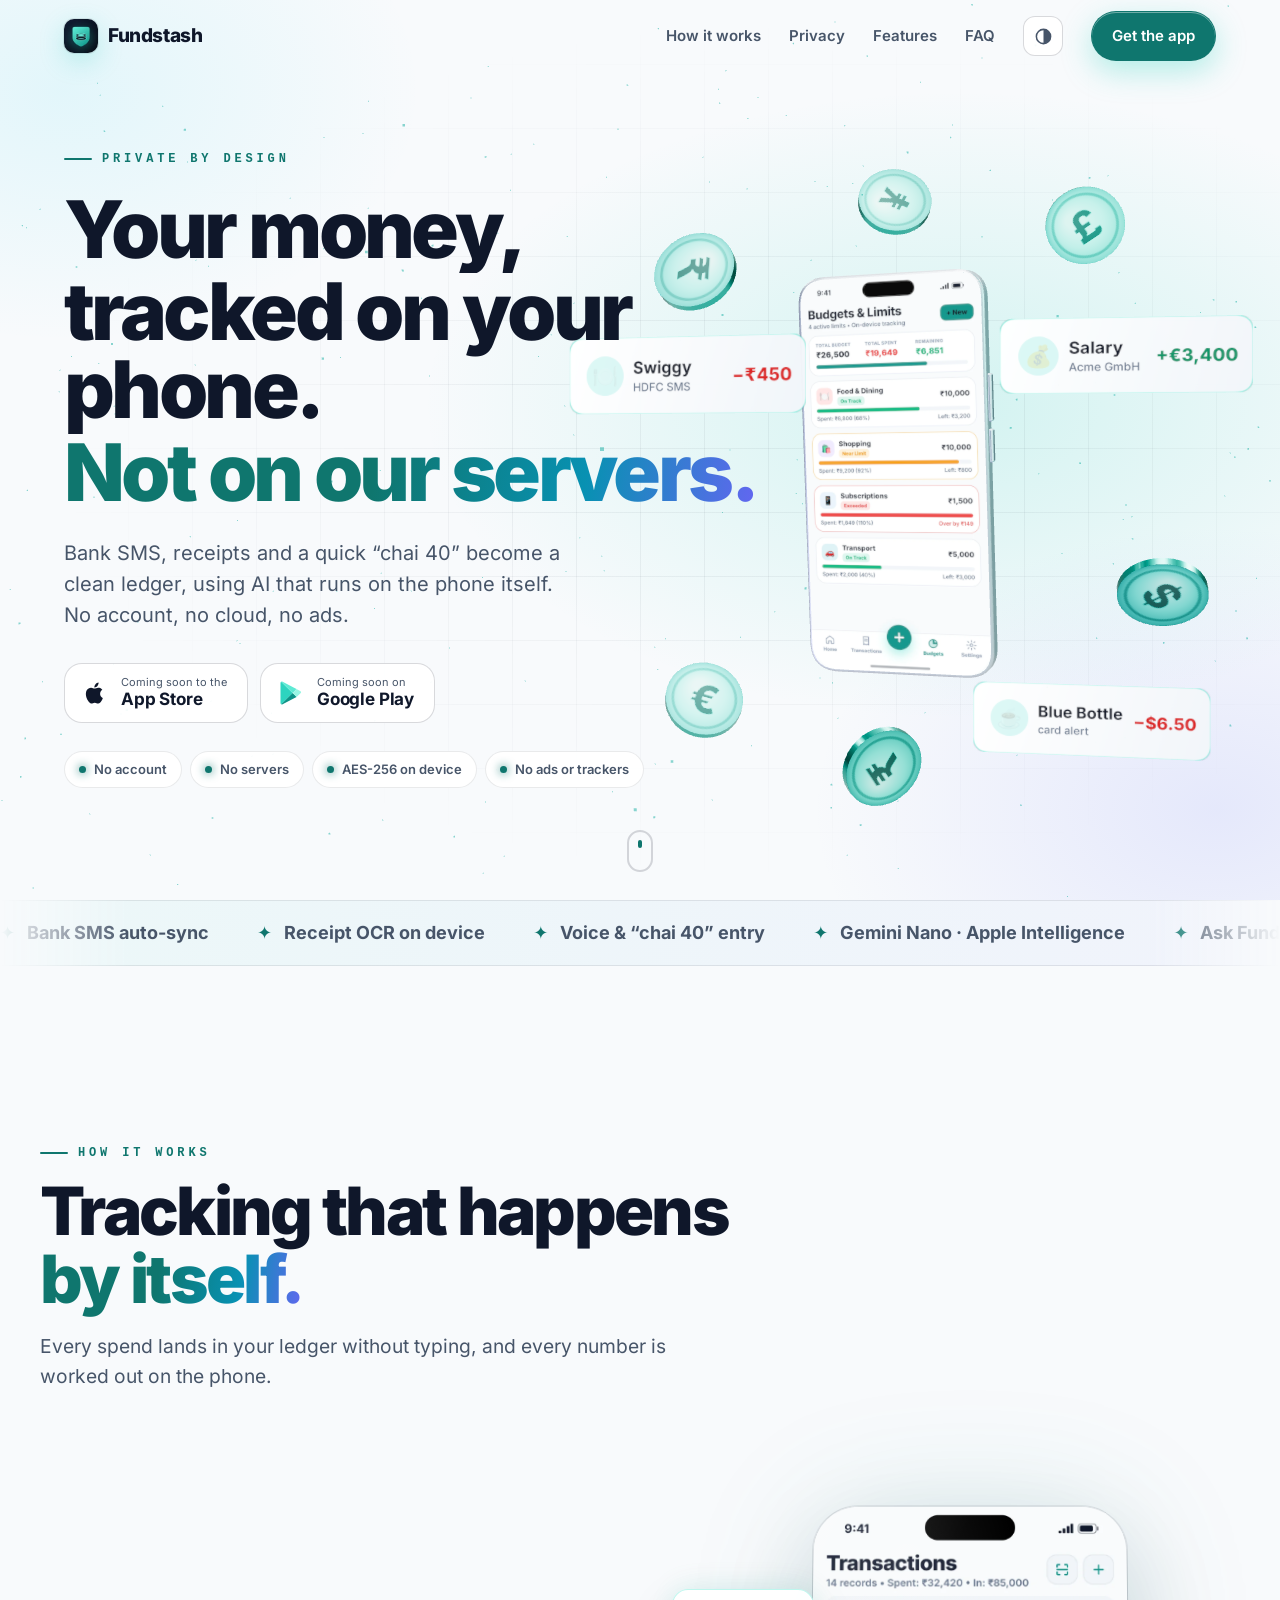
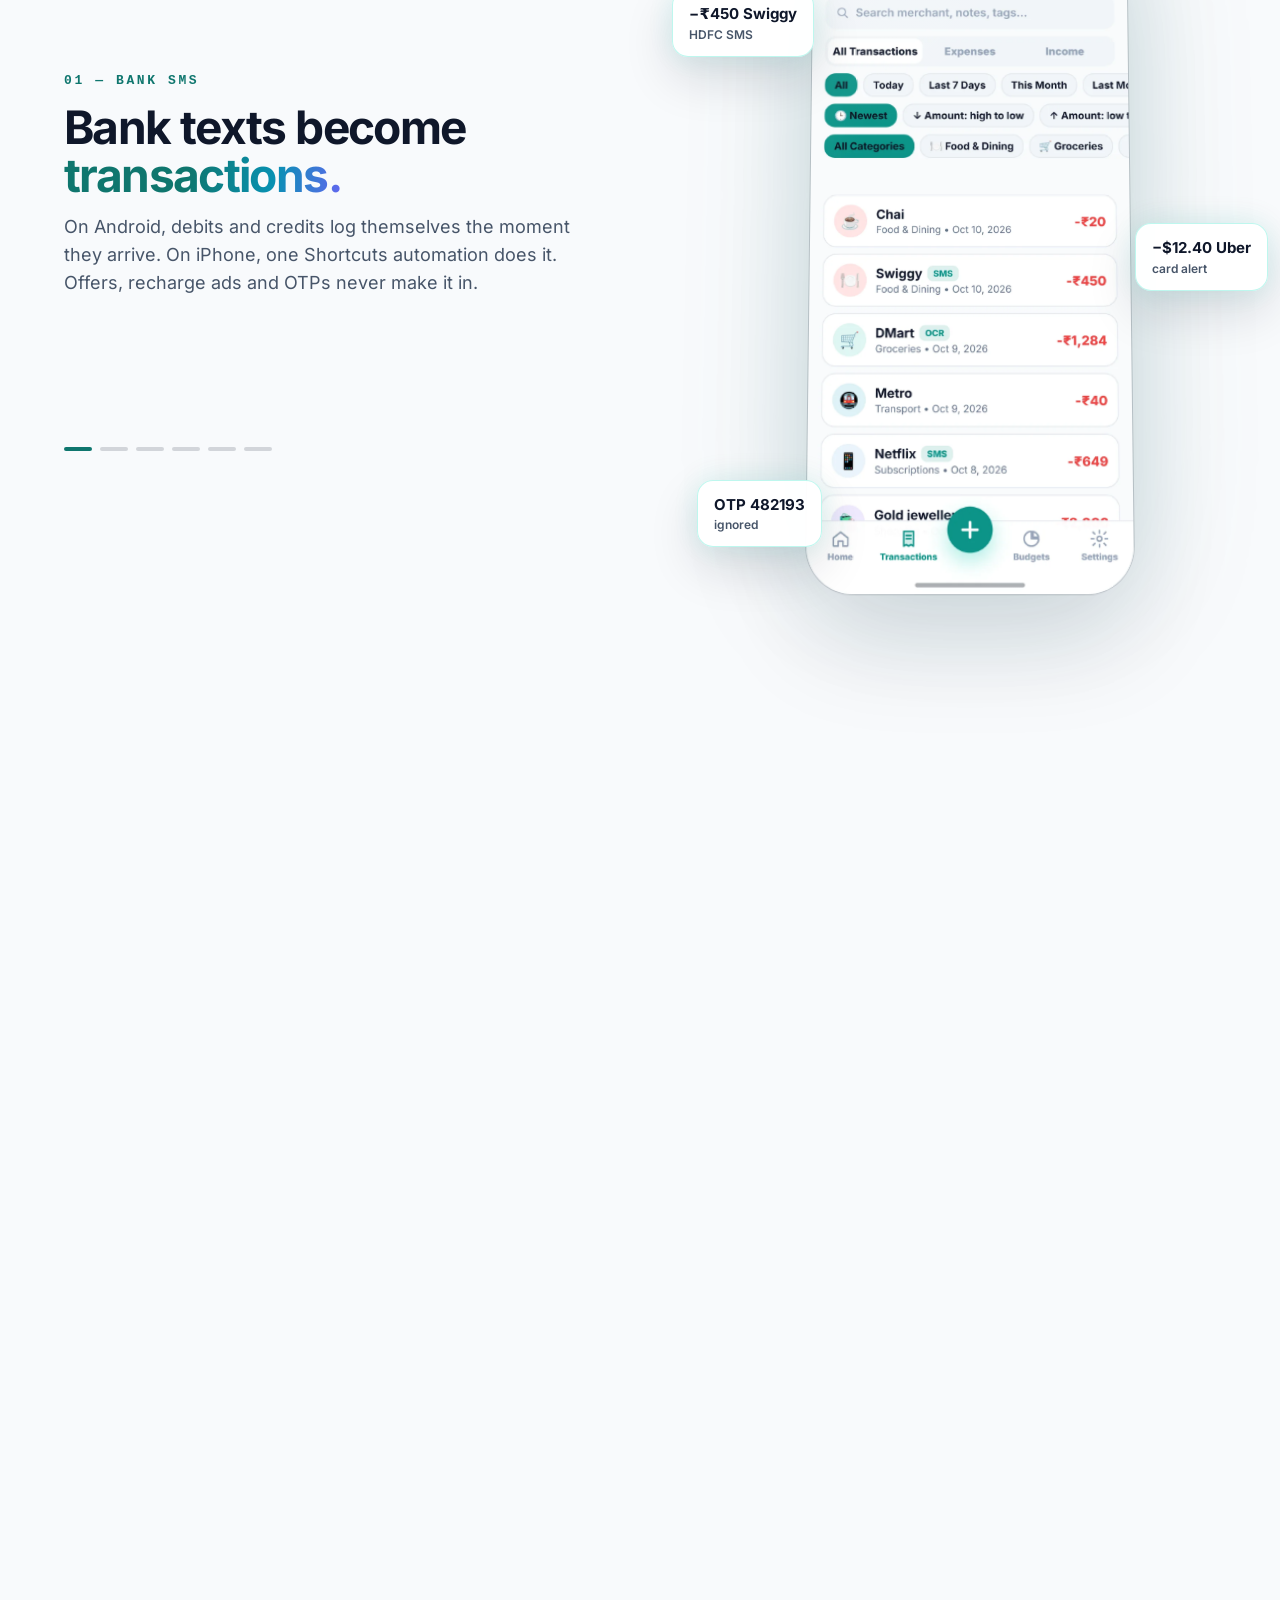
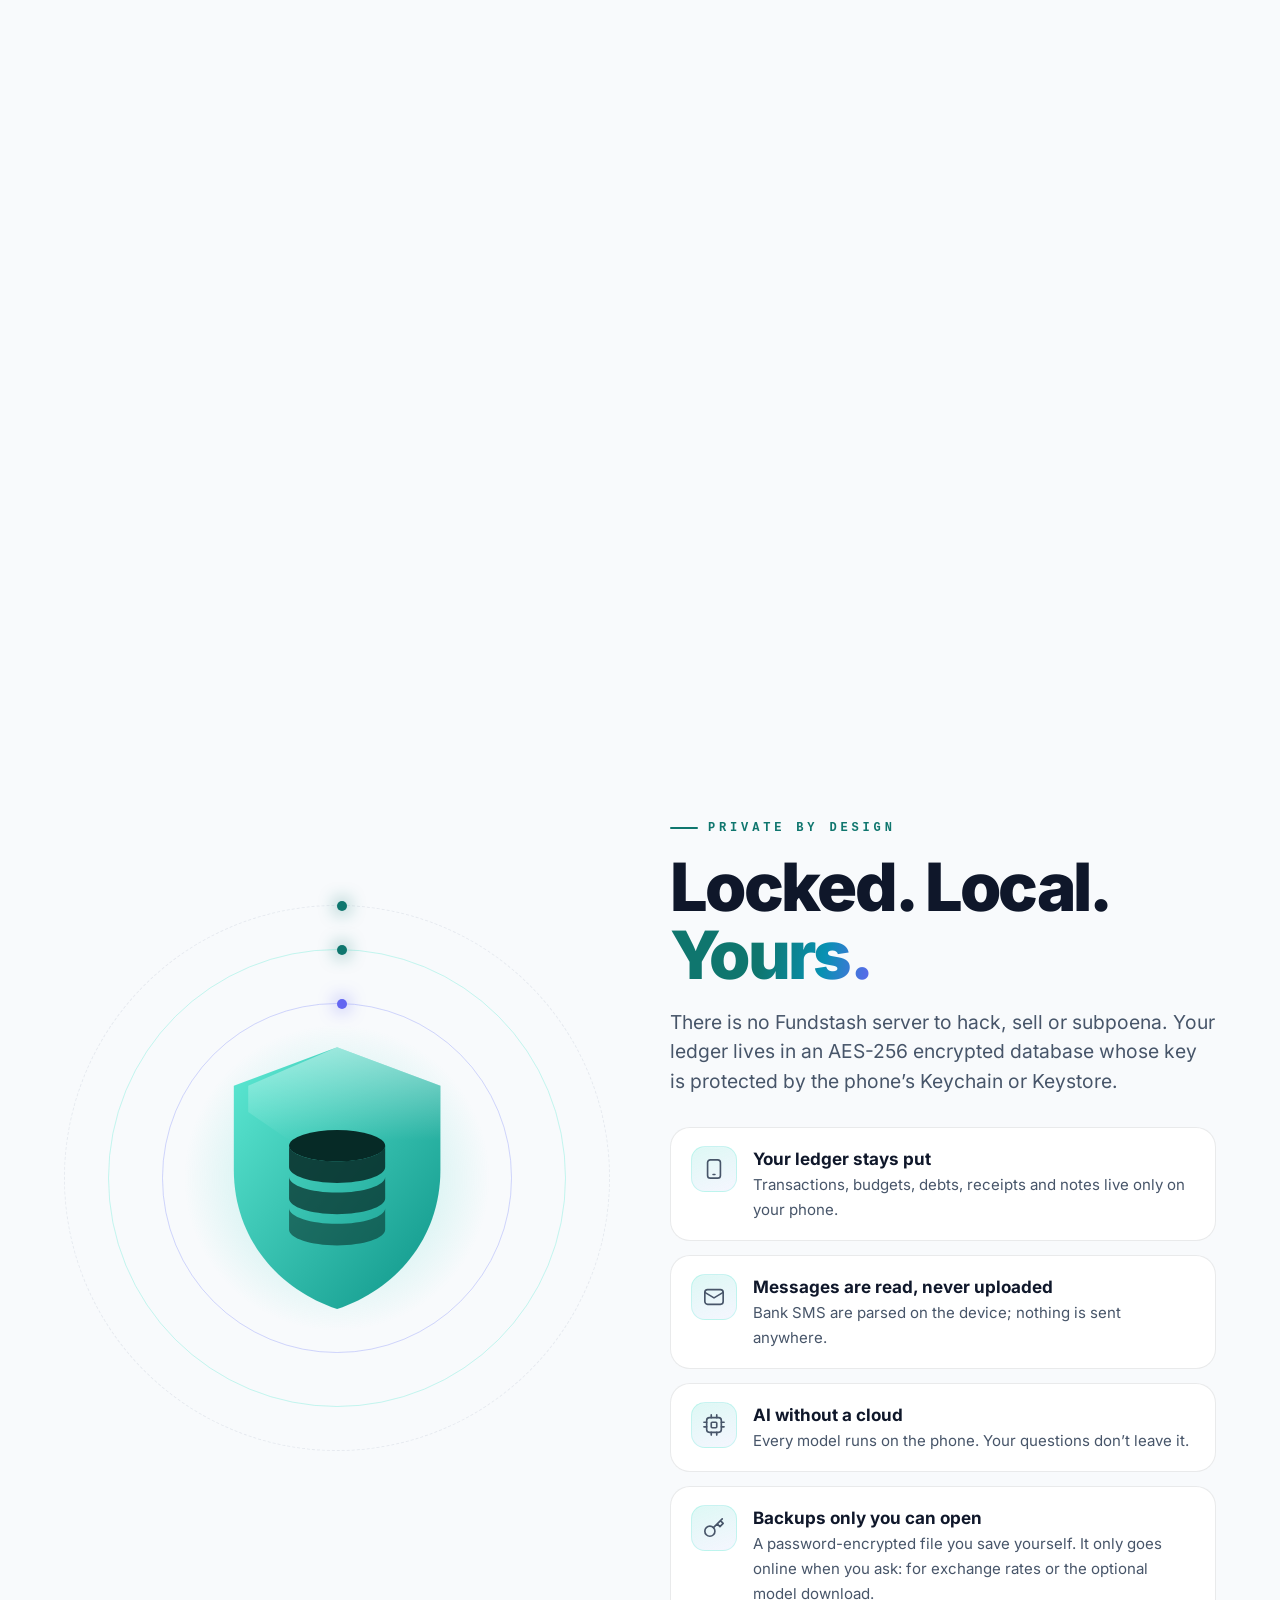
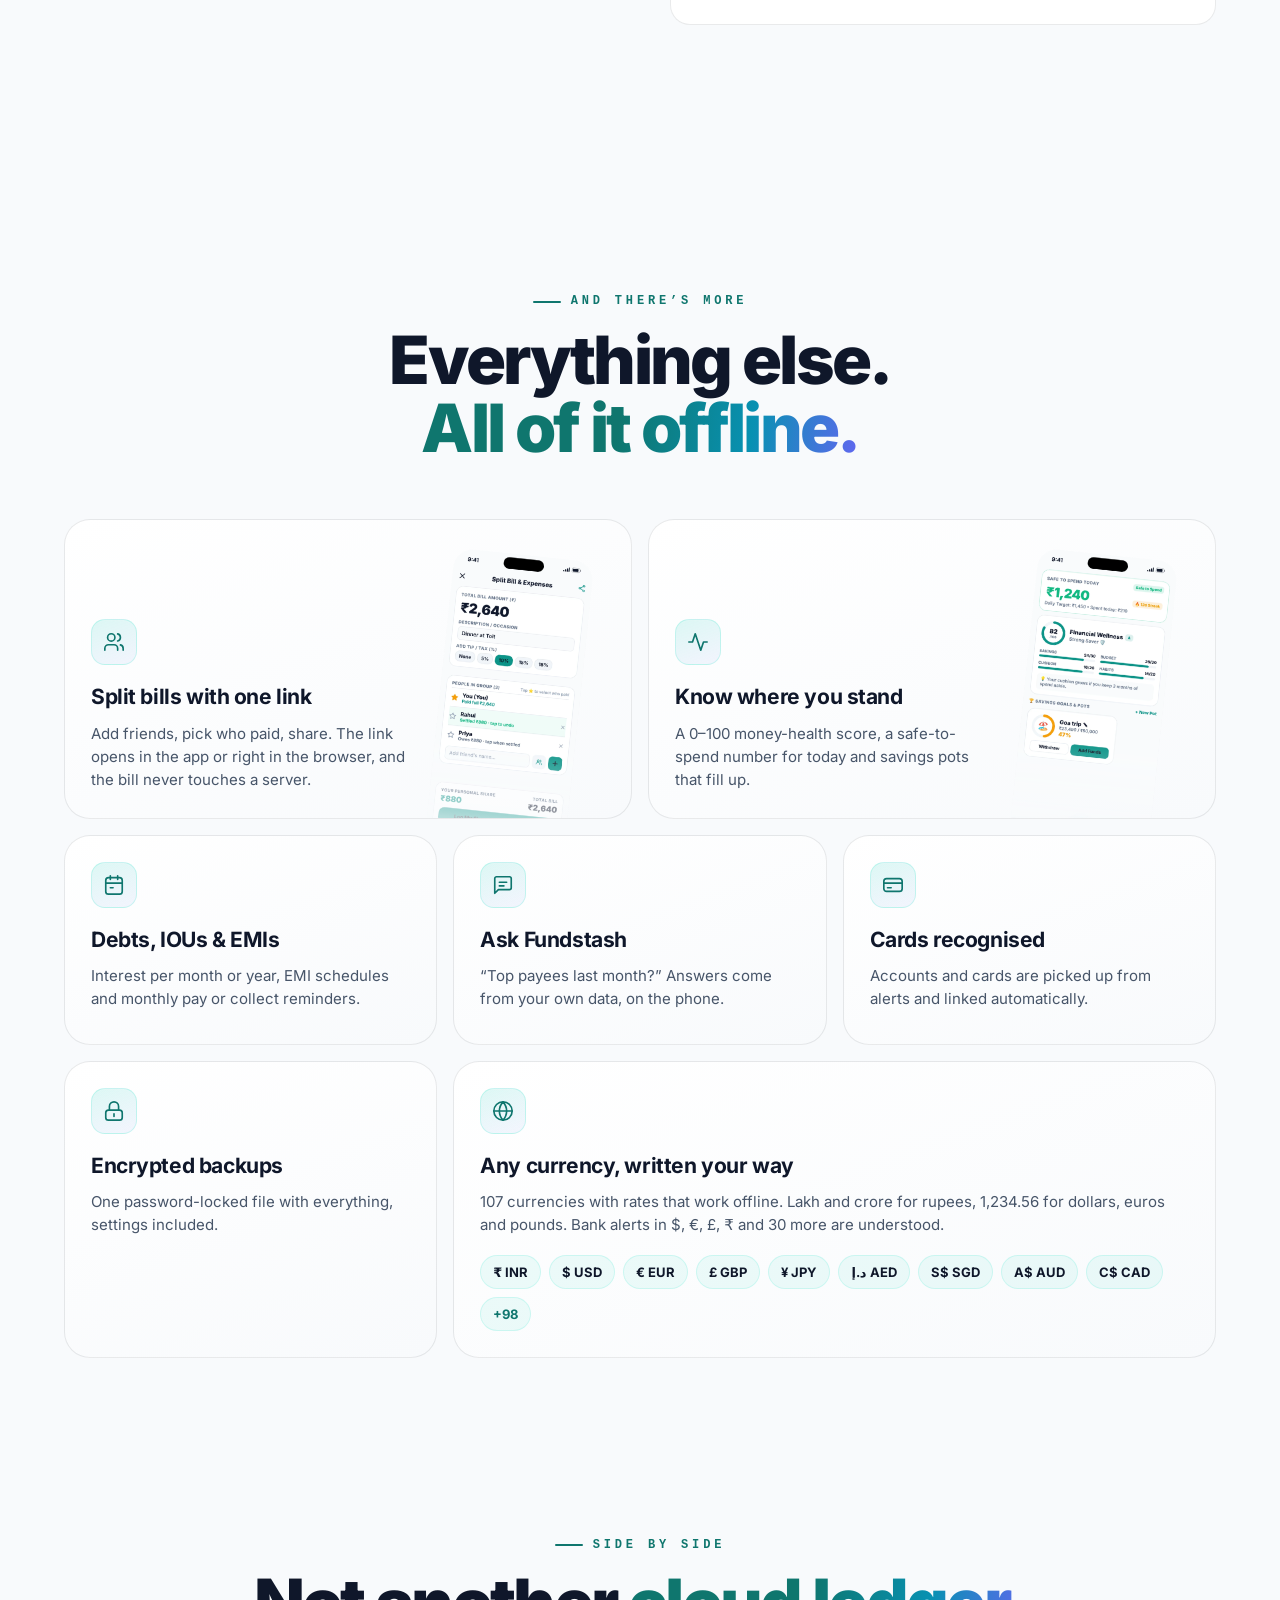
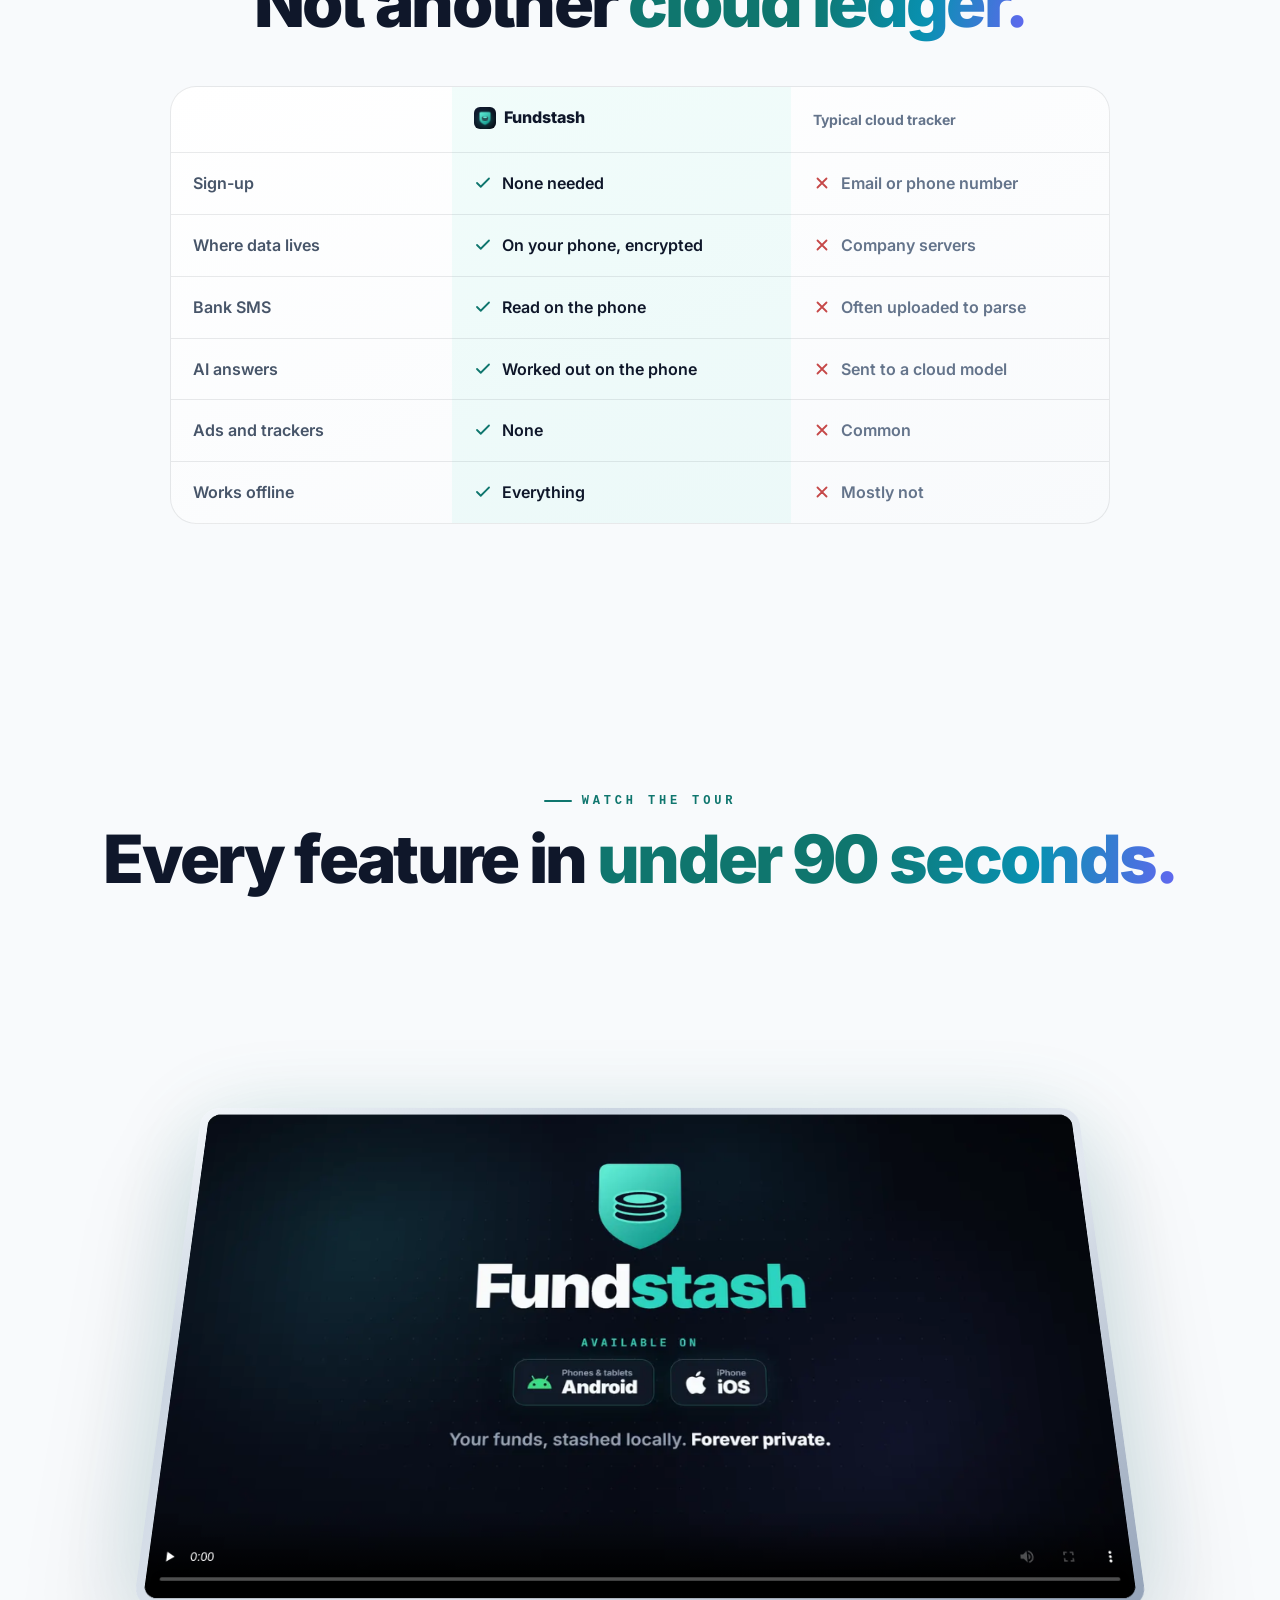
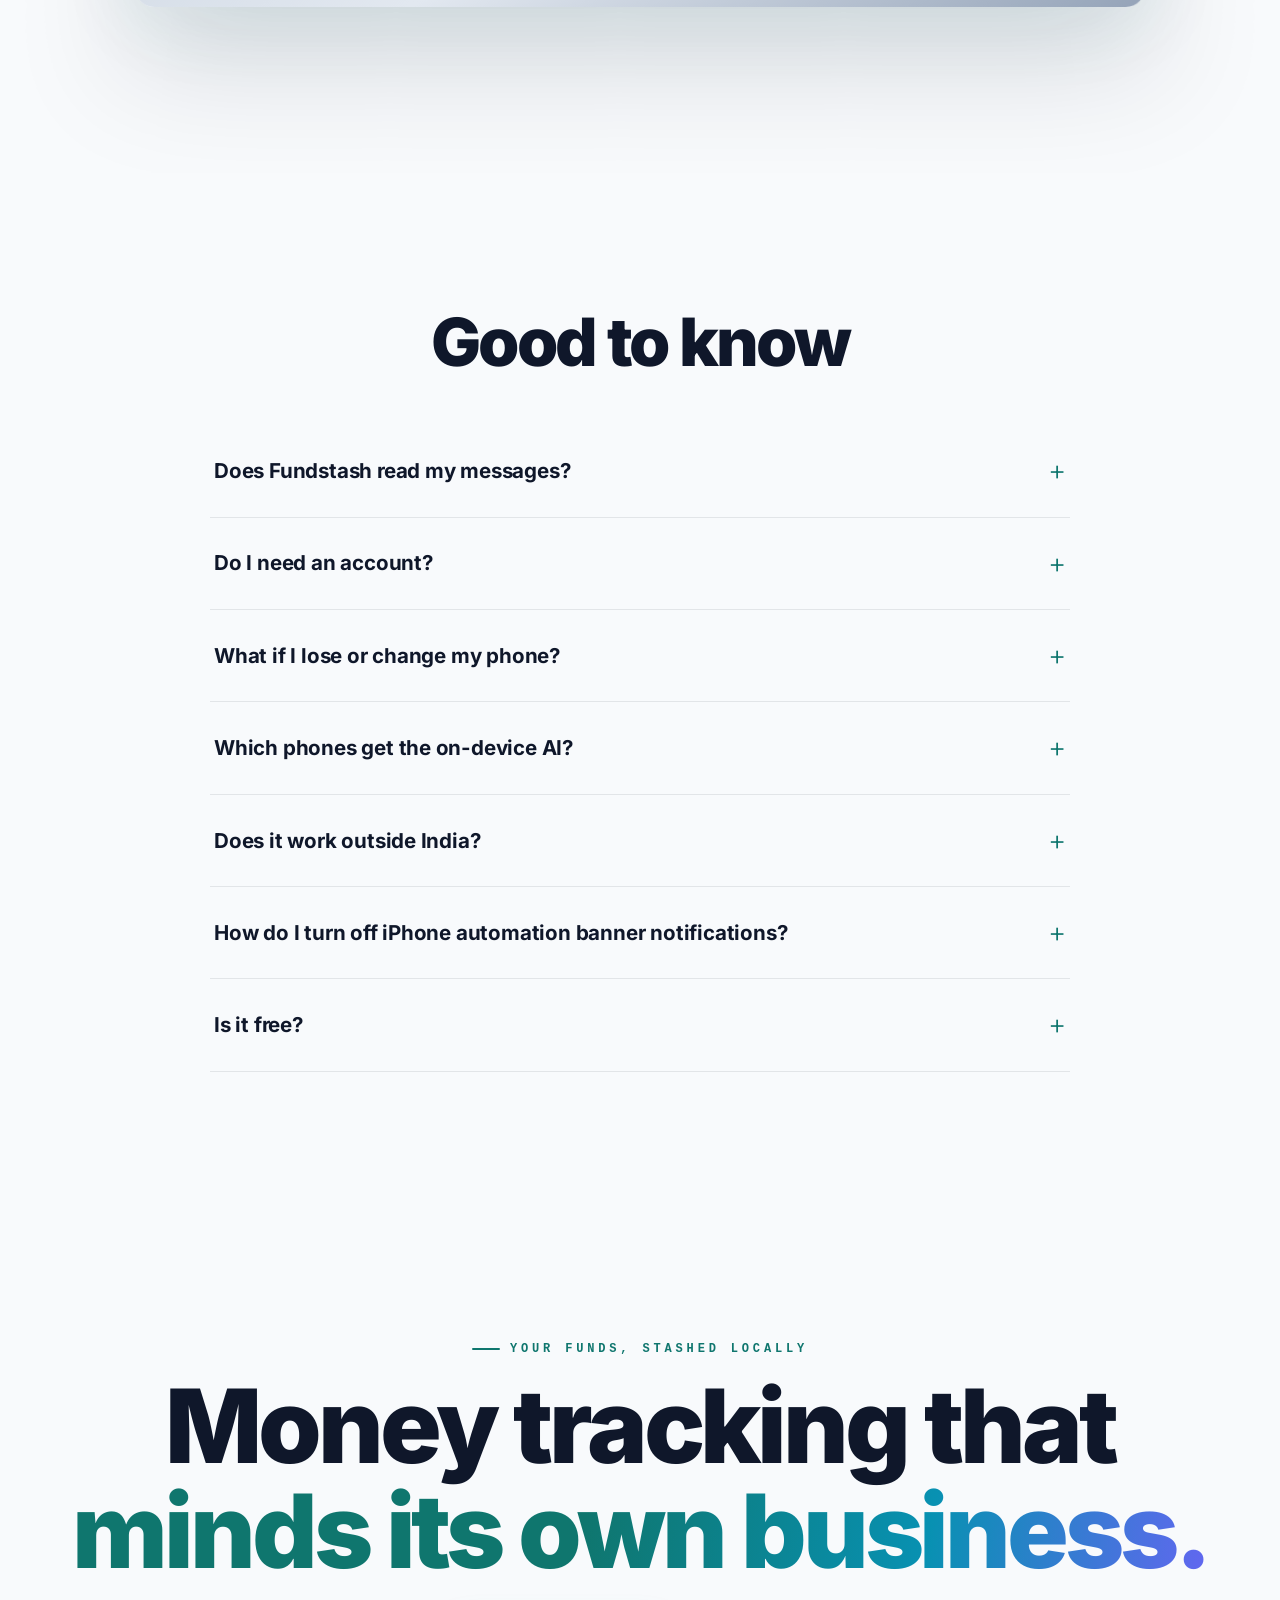
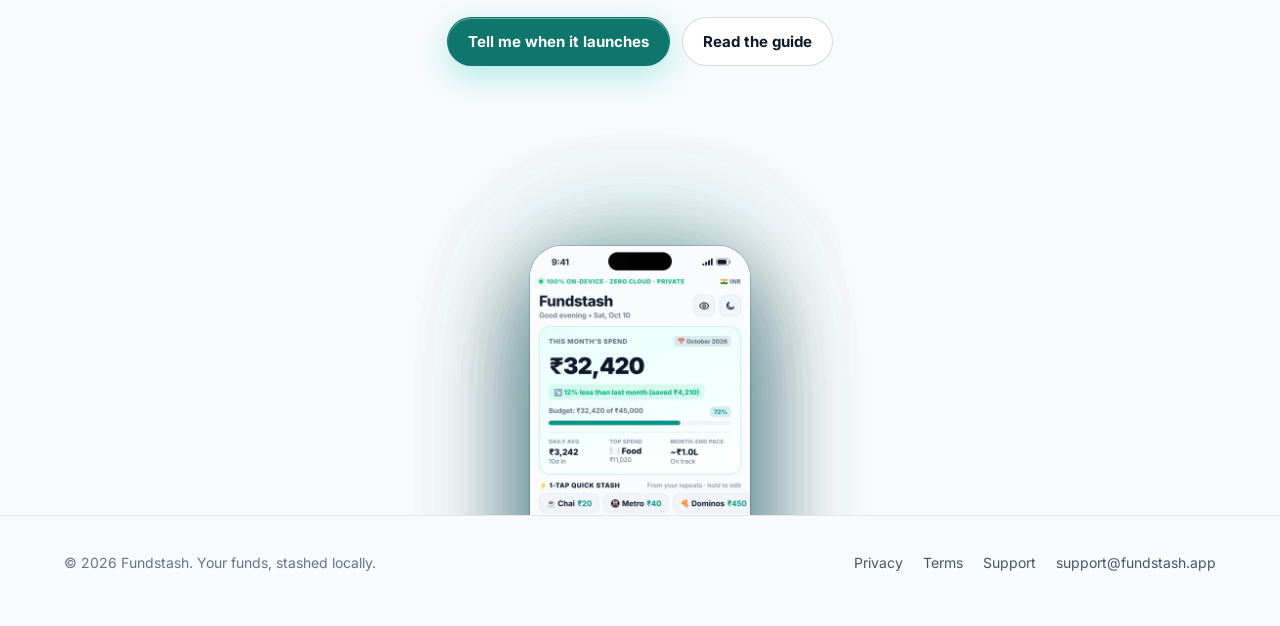
==== index.html @ 12f5f88f "docs: add wikiHow link for additional options to turn off shortcut notifications" ====
<!doctype html>
<html lang="en" class="no-js">
<head>
  <meta charset="utf-8">
  <meta name="viewport" content="width=device-width, initial-scale=1">
  <title>Fundstash — the private expense tracker that runs on your phone</title>
  <meta name="description" content="Fundstash turns bank SMS, receipts and voice into a private ledger with on-device AI. No account, no servers, no ads. Your money data never leaves your phone. For Android and iPhone.">
  <link rel="canonical" href="https://fundstash.app/">
  <meta name="theme-color" content="#05080F" media="(prefers-color-scheme: dark)">
  <meta name="theme-color" content="#F8FAFC" media="(prefers-color-scheme: light)">
  <link rel="icon" href="/favicon.png">
  <link rel="apple-touch-icon" href="/img/apple-touch-icon.png">
  <link rel="preload" href="/fonts/inter-var.woff2" as="font" type="font/woff2" crossorigin>
  <meta property="og:type" content="website">
  <meta property="og:url" content="https://fundstash.app/">
  <meta property="og:title" content="Fundstash — your funds, stashed locally">
  <meta property="og:description" content="Bank SMS, receipts and voice turned into a private ledger by on-device AI. No account. No servers. No ads.">
  <meta property="og:image" content="https://fundstash.app/img/og.jpg">
  <meta property="og:image:width" content="1200">
  <meta property="og:image:height" content="630">
  <meta name="twitter:card" content="summary_large_image">
  <link rel="stylesheet" href="/styles.css">
  <script src="/js/theme.js"></script>
  <script src="/js/boot.js"></script>
  <script src="/vendor/gsap.min.js" defer></script>
  <script src="/vendor/ScrollTrigger.min.js" defer></script>
  <script src="/js/motion.js" defer></script>
  <script type="module" src="/js/hero3d.js"></script>
  <script type="application/ld+json">
  {"@context":"https://schema.org","@type":"SoftwareApplication","name":"Fundstash","applicationCategory":"FinanceApplication","operatingSystem":"Android, iOS","description":"Private, on-device expense tracker: bank SMS, receipts, voice and on-device AI. No account, no servers.","url":"https://fundstash.app/","offers":{"@type":"Offer","price":"0","priceCurrency":"USD"}}
  </script>
</head>
<body>
  <svg class="sprite" aria-hidden="true">
    <symbol id="i-split" viewBox="0 0 24 24"><path d="M16 21v-2a4 4 0 0 0-4-4H6a4 4 0 0 0-4 4v2"/><circle cx="9" cy="7" r="4"/><path d="M22 21v-2a4 4 0 0 0-3-3.87M16 3.13a4 4 0 0 1 0 7.75"/></symbol>
    <symbol id="i-pulse" viewBox="0 0 24 24"><path d="M22 12h-4l-3 9L9 3l-3 9H2"/></symbol>
    <symbol id="i-calendar" viewBox="0 0 24 24"><rect x="3" y="4" width="18" height="18" rx="3"/><path d="M16 2v4M8 2v4M3 10h18M8 15h3"/></symbol>
    <symbol id="i-chat" viewBox="0 0 24 24"><path d="M21 15a2 2 0 0 1-2 2H7l-4 4V5a2 2 0 0 1 2-2h14a2 2 0 0 1 2 2z"/><path d="M8 9h8M8 13h5"/></symbol>
    <symbol id="i-card" viewBox="0 0 24 24"><rect x="2" y="5" width="20" height="14" rx="3"/><path d="M2 10h20M6 15h4"/></symbol>
    <symbol id="i-lock" viewBox="0 0 24 24"><rect x="3" y="11" width="18" height="11" rx="3"/><path d="M7 11V7a5 5 0 0 1 10 0v4M12 15v3"/></symbol>
    <symbol id="i-globe" viewBox="0 0 24 24"><circle cx="12" cy="12" r="10"/><path d="M2 12h20M12 2a15.3 15.3 0 0 1 4 10 15.3 15.3 0 0 1-4 10 15.3 15.3 0 0 1-4-10 15.3 15.3 0 0 1 4-10z"/></symbol>
    <symbol id="i-rupee" viewBox="0 0 24 24"><path d="M6 3h12M6 8h12M6 3h3a5 5 0 0 1 0 10H6l9 8"/></symbol>
    <symbol id="i-phone" viewBox="0 0 24 24"><rect x="5" y="2" width="14" height="20" rx="3"/><path d="M11 18h2"/></symbol>
    <symbol id="i-mail" viewBox="0 0 24 24"><rect x="2" y="4" width="20" height="16" rx="3"/><path d="m22 7-10 6L2 7"/></symbol>
    <symbol id="i-chip" viewBox="0 0 24 24"><rect x="4" y="4" width="16" height="16" rx="3"/><rect x="9" y="9" width="6" height="6" rx="1"/><path d="M9 1v3M15 1v3M9 20v3M15 20v3M20 9h3M20 14h3M1 9h3M1 14h3"/></symbol>
    <symbol id="i-key" viewBox="0 0 24 24"><circle cx="7.5" cy="15.5" r="5.5"/><path d="m21 2-9.6 9.6M15.5 7.5l3 3L22 7l-3-3"/></symbol>
    <symbol id="i-yes" viewBox="0 0 24 24"><path d="M20 6 9 17l-5-5"/></symbol>
    <symbol id="i-no" viewBox="0 0 24 24"><path d="M18 6 6 18M6 6l12 12"/></symbol>
  </svg>
  <a class="skip" href="#main">Skip to content</a>
  <header class="nav" id="nav">
    <div class="wrap">
      <a class="brand" href="/"><img src="/img/icon-96.webp" alt="" width="34" height="34">Fundstash</a>
      <nav aria-label="Main">
        <a href="#how">How it works</a>
        <a href="#privacy">Privacy</a>
        <a href="#features">Features</a>
        <a href="#faq">FAQ</a>
        <button class="theme-toggle" id="theme-toggle" type="button" aria-label="Theme: system (click to change)"><svg class="t-system" viewBox="0 0 24 24" aria-hidden="true"><circle cx="12" cy="12" r="9"/><path d="M12 3a9 9 0 0 1 0 18z"/></svg><svg class="t-light" viewBox="0 0 24 24" aria-hidden="true"><circle cx="12" cy="12" r="4"/><path d="M12 2v2M12 20v2M4.93 4.93l1.41 1.41M17.66 17.66l1.41 1.41M2 12h2M20 12h2M6.34 17.66l-1.41 1.41M19.07 4.93l-1.41 1.41"/></svg><svg class="t-dark" viewBox="0 0 24 24" aria-hidden="true"><path d="M21 12.79A9 9 0 1 1 11.21 3 7 7 0 0 0 21 12.79z"/></svg></button>
        <a class="btn btn-primary" href="#get">Get the app</a>
      </nav>
    </div>
  </header>

  <main id="main">
    <!-- ================= HERO ================= -->
    <div class="hero" id="hero">
      <div class="hero-bg" aria-hidden="true"></div>
      <div class="hero-grid" aria-hidden="true"></div>
      <canvas id="scene" role="img" aria-label="A 3D phone showing the Fundstash app, surrounded by floating coins and transactions"></canvas>
      <picture><source media="(prefers-color-scheme: light)" srcset="/img/screens/light/dashboard.webp" data-theme-src><img class="hero-fallback" src="/img/screens/dashboard.webp" alt="" width="900" height="1944"></picture>
      <div class="wrap">
        <div class="hero-copy">
          <div class="eyebrow" data-hero>Private by design</div>
          <h1>
            <span class="line"><span>Your money,</span></span>
            <span class="line"><span>tracked on your phone.</span></span>
            <span class="line"><span class="grad">Not on our servers.</span></span>
          </h1>
          <p class="lead" data-hero>Bank SMS, receipts and a quick “chai 40” become a clean ledger, using AI that runs on the phone itself. No account, no cloud, no ads.</p>
          <div class="cta" id="get" data-hero>
            <a class="store" href="mailto:hello@fundstash.app?subject=Tell%20me%20when%20Fundstash%20is%20on%20the%20App%20Store" aria-label="iPhone app coming soon to the App Store">
              <svg viewBox="0 0 24 24" fill="currentColor" aria-hidden="true"><path d="M16.37 12.6c-.02-2.27 1.86-3.36 1.94-3.41-1.06-1.55-2.7-1.76-3.28-1.78-1.4-.14-2.73.82-3.44.82-.71 0-1.8-.8-2.96-.78-1.52.02-2.93.89-3.71 2.25-1.58 2.74-.4 6.8 1.14 9.02.75 1.09 1.65 2.31 2.82 2.27 1.13-.05 1.56-.73 2.93-.73 1.36 0 1.75.73 2.95.71 1.22-.02 1.99-1.11 2.73-2.2.86-1.26 1.21-2.48 1.23-2.55-.03-.01-2.36-.9-2.35-3.62zM14.12 5.94c.62-.76 1.04-1.8.93-2.85-.9.04-1.98.6-2.62 1.35-.58.66-1.08 1.73-.94 2.75 1 .08 2.02-.51 2.63-1.25z"/></svg>
              <span><small>Coming soon to the</small><strong>App Store</strong></span>
            </a>
            <a class="store" href="mailto:hello@fundstash.app?subject=Tell%20me%20when%20Fundstash%20is%20on%20Google%20Play" aria-label="Android app coming soon to Google Play">
              <svg viewBox="0 0 24 24" aria-hidden="true"><path fill="#2dd4bf" d="M3.6 2.3 13.4 12l-9.8 9.7c-.4-.2-.6-.6-.6-1.1V3.4c0-.5.2-.9.6-1.1z"/><path fill="#5eead4" d="m16.8 8.6-3.4 3.4-9.8-9.7c.2-.1.5-.2.8-.1l12.4 6.4z"/><path fill="#0d9488" d="M16.8 15.4 4.4 21.8c-.3.1-.6 0-.8-.1l9.8-9.7 3.4 3.4z"/><path fill="#99f6e4" d="m20.4 12-3.6 3.4-3.4-3.4 3.4-3.4 3 1.6c1 .5 1 1.3.6 1.8z"/></svg>
              <span><small>Coming soon on</small><strong>Google Play</strong></span>
            </a>
          </div>
          <div class="pills" data-hero>
            <span class="pill"><i></i>No account</span>
            <span class="pill"><i></i>No servers</span>
            <span class="pill"><i></i>AES-256 on device</span>
            <span class="pill"><i></i>No ads or trackers</span>
          </div>
        </div>
      </div>
      <div class="scroll-hint" aria-hidden="true"></div>
    </div>

    <div class="marquee" aria-hidden="true">
      <div class="marquee-track">
        <span>Bank SMS auto-sync</span><span>Receipt OCR on device</span><span>Voice &amp; “chai 40” entry</span><span>Gemini Nano · Apple Intelligence</span><span>Ask Fundstash chat</span><span>Budgets that suggest themselves</span><span>Split bills by link</span><span>Debts &amp; EMIs</span><span>Home &amp; Lock Screen widgets</span><span>Encrypted backups</span><span>₹ $ € £ ¥ and 100+ more</span>
        <span>Bank SMS auto-sync</span><span>Receipt OCR on device</span><span>Voice &amp; “chai 40” entry</span><span>Gemini Nano · Apple Intelligence</span><span>Ask Fundstash chat</span><span>Budgets that suggest themselves</span><span>Split bills by link</span><span>Debts &amp; EMIs</span><span>Home &amp; Lock Screen widgets</span><span>Encrypted backups</span><span>₹ $ € £ ¥ and 100+ more</span>
      </div>
    </div>

    <!-- ================= STORY (pinned) ================= -->
    <section class="story" id="how">
      <div class="wrap story-head">
        <div class="eyebrow" data-reveal>How it works</div>
        <h2 data-reveal>Tracking that happens<br><span class="grad">by itself.</span></h2>
        <p class="section-lead" data-reveal>Every spend lands in your ledger without typing, and every number is worked out on the phone.</p>
      </div>

      <div class="story-scroll" id="story">
        <div class="story-stage">
          <div class="story-text">
            <article class="step on" data-screen="transactions" data-chips='["−₹450 Swiggy|HDFC SMS","−$12.40 Uber|card alert","OTP 482193|ignored"]'>
              <div class="num">01 — BANK SMS</div>
              <h3>Bank texts become <span class="grad">transactions.</span></h3>
              <p>On Android, debits and credits log themselves the moment they arrive. On iPhone, one Shortcuts automation does it. Offers, recharge ads and OTPs never make it in.</p>
            </article>
            <article class="step" data-screen="receipt" data-chips='["DMart · ₹1,284|read on device","96% confidence|decision model","Groceries|auto-category"]'>
              <div class="num">02 — RECEIPTS</div>
              <h3>Snap a receipt. <span class="grad">Done.</span></h3>
              <p>Google ML Kit, or Apple Vision on iPhone, reads the bill on the phone. A decision model picks the merchant, total and category.</p>
            </article>
            <article class="step" data-screen="voice" data-chips='["“gold jewellery 2000”|you said","₹2,000 · Shopping|understood","Today|date filled"]'>
              <div class="num">03 — VOICE</div>
              <h3>Just <span class="grad">say it.</span></h3>
              <p>“Chai 40 yesterday”, “salary 85k from Acme”. Amount, payee, category and date fill themselves.</p>
            </article>
            <article class="step" data-screen="ai" data-chips='["Gemini Nano|or Apple Intelligence","Qwen3 · 400 MB|download once","0 bytes|sent anywhere"]'>
              <div class="num">04 — ON-DEVICE AI</div>
              <h3>AI that never <span class="grad">leaves your phone.</span></h3>
              <p>It double-checks every imported message, sorts categories and answers “how much on Swiggy last month?”. Built-in AI where your phone has it, a small open model where it doesn’t.</p>
            </article>
            <article class="step" data-screen="budgets" data-chips='["Food · 68%|on track","Shopping · 92%|near limit","Suggested ₹9,400|from last month"]'>
              <div class="num">05 — BUDGETS</div>
              <h3>Know before <span class="grad">you overspend.</span></h3>
              <p>Category limits suggested from last month’s spending, with local alerts at 80% and 100%. No push server involved.</p>
            </article>
            <article class="step" data-screen="lock" data-chips='["₹730 safe today|Lock Screen","₹18K this month|at a glance","Hidden|in Discreet mode"]'>
              <div class="num">06 — WIDGETS</div>
              <h3>Your budget, <span class="grad">at a glance.</span></h3>
              <p>Home Screen and Lock Screen widgets on iPhone, home screen widgets on Android. Amounts disappear when Discreet mode is on.</p>
            </article>
            <div class="progress" aria-hidden="true"><i class="on"></i><i></i><i></i><i></i><i></i><i></i></div>
          </div>
          <div class="story-phone">
            <div class="device" id="story-device">
              <div class="screen">
                <picture><source media="(prefers-color-scheme: light)" srcset="/img/screens/light/transactions.webp" data-theme-src><img class="on" data-id="transactions" src="/img/screens/transactions.webp" alt="Transactions read from bank SMS" width="900" height="1944"></picture>
                <picture><source media="(prefers-color-scheme: light)" srcset="/img/screens/light/receipt.webp" data-theme-src><img data-id="receipt" src="/img/screens/receipt.webp" alt="A receipt scanned into merchant, amount and category" width="900" height="1944" loading="lazy"></picture>
                <picture><source media="(prefers-color-scheme: light)" srcset="/img/screens/light/voice.webp" data-theme-src><img data-id="voice" src="/img/screens/voice.webp" alt="Voice entry filling in a transaction" width="900" height="1944" loading="lazy"></picture>
                <picture><source media="(prefers-color-scheme: light)" srcset="/img/screens/light/ai.webp" data-theme-src><img data-id="ai" src="/img/screens/ai.webp" alt="On-device AI settings" width="900" height="1944" loading="lazy"></picture>
                <picture><source media="(prefers-color-scheme: light)" srcset="/img/screens/light/budgets.webp" data-theme-src><img data-id="budgets" src="/img/screens/budgets.webp" alt="Budgets with progress bars" width="900" height="1944" loading="lazy"></picture>
                <picture><source media="(prefers-color-scheme: light)" srcset="/img/screens/light/lock.webp" data-theme-src><img data-id="lock" src="/img/screens/lock.webp" alt="Lock Screen spending widgets" width="900" height="1944" loading="lazy"></picture>
              </div>
              <div class="glare"></div>
            </div>
            <div class="chip c1"></div><div class="chip c2"></div><div class="chip c3"></div>
          </div>
        </div>
      </div>

      <div class="wrap story-mobile">
        <article data-reveal><div class="device"><div class="screen"><picture><source media="(prefers-color-scheme: light)" srcset="/img/screens/light/transactions.webp" data-theme-src><img src="/img/screens/transactions.webp" alt="Transactions read from bank SMS" width="900" height="1944" loading="lazy"></picture></div></div><div><div class="eyebrow">Bank SMS</div><h3>Bank texts become <span class="grad">transactions.</span></h3><p>Debits and credits log themselves. Offers, recharge ads and OTPs never make it in.</p></div></article>
        <article data-reveal><div class="device"><div class="screen"><picture><source media="(prefers-color-scheme: light)" srcset="/img/screens/light/receipt.webp" data-theme-src><img src="/img/screens/receipt.webp" alt="A receipt scanned on the phone" width="900" height="1944" loading="lazy"></picture></div></div><div><div class="eyebrow">Receipts</div><h3>Snap a receipt. <span class="grad">Done.</span></h3><p>Text is read on the phone; merchant, total and category fill in.</p></div></article>
        <article data-reveal><div class="device"><div class="screen"><picture><source media="(prefers-color-scheme: light)" srcset="/img/screens/light/voice.webp" data-theme-src><img src="/img/screens/voice.webp" alt="Voice entry" width="900" height="1944" loading="lazy"></picture></div></div><div><div class="eyebrow">Voice</div><h3>Just <span class="grad">say it.</span></h3><p>“Chai 40 yesterday.” Amount, payee, category and date fill themselves.</p></div></article>
        <article data-reveal><div class="device"><div class="screen"><picture><source media="(prefers-color-scheme: light)" srcset="/img/screens/light/ai.webp" data-theme-src><img src="/img/screens/ai.webp" alt="On-device AI settings" width="900" height="1944" loading="lazy"></picture></div></div><div><div class="eyebrow">On-device AI</div><h3>AI that never <span class="grad">leaves your phone.</span></h3><p>Built-in AI where your phone has it, a small open model where it doesn’t.</p></div></article>
        <article data-reveal><div class="device"><div class="screen"><picture><source media="(prefers-color-scheme: light)" srcset="/img/screens/light/budgets.webp" data-theme-src><img src="/img/screens/budgets.webp" alt="Budgets" width="900" height="1944" loading="lazy"></picture></div></div><div><div class="eyebrow">Budgets</div><h3>Know before <span class="grad">you overspend.</span></h3><p>Limits suggested from last month, alerts at 80% and 100%.</p></div></article>
        <article data-reveal><div class="device"><div class="screen"><picture><source media="(prefers-color-scheme: light)" srcset="/img/screens/light/lock.webp" data-theme-src><img src="/img/screens/lock.webp" alt="Lock Screen widgets" width="900" height="1944" loading="lazy"></picture></div></div><div><div class="eyebrow">Widgets</div><h3>Your budget, <span class="grad">at a glance.</span></h3><p>Home and Lock Screen widgets that hide amounts in Discreet mode.</p></div></article>
      </div>
    </section>

    <!-- ================= PRIVACY ================= -->
    <section id="privacy">
      <div class="wrap vault">
        <div class="shield-wrap" aria-hidden="true">
          <div class="ring"></div><div class="ring"></div><div class="ring"></div>
          <svg class="shield" viewBox="0 0 200 230">
            <defs>
              <linearGradient id="sg" x1="0" y1="0" x2="1" y2="1"><stop offset="0" stop-color="#5eead4"/><stop offset="1" stop-color="#0d9488"/></linearGradient>
              <linearGradient id="sh" x1="0" y1="0" x2="0" y2="1"><stop offset="0" stop-color="#fff" stop-opacity=".45"/><stop offset=".5" stop-color="#fff" stop-opacity="0"/></linearGradient>
            </defs>
            <path d="M100 6 186 38v70c0 58-38 100-86 116C52 208 14 166 14 108V38z" fill="url(#sg)"/>
            <path d="M100 6 186 38v70c0 20-4 38-12 54L26 60V38z" fill="url(#sh)"/>
            <g fill="#062a26">
              <ellipse cx="100" cy="88" rx="40" ry="13"/>
              <path d="M60 88v18c0 7 18 13 40 13s40-6 40-13V88c0 7-18 13-40 13s-40-6-40-13z" opacity=".85"/>
              <path d="M60 114v18c0 7 18 13 40 13s40-6 40-13v-18c0 7-18 13-40 13s-40-6-40-13z" opacity=".7"/>
              <path d="M60 140v18c0 7 18 13 40 13s40-6 40-13v-18c0 7-18 13-40 13s-40-6-40-13z" opacity=".55"/>
            </g>
          </svg>
        </div>
        <div>
          <div class="eyebrow" data-reveal>Private by design</div>
          <h2 data-reveal>Locked. Local. <span class="grad">Yours.</span></h2>
          <p class="section-lead" data-reveal>There is no Fundstash server to hack, sell or subpoena. Your ledger lives in an AES-256 encrypted database whose key is protected by the phone’s Keychain or Keystore.</p>
          <div class="locals">
            <div class="local" data-reveal><span class="ico"><svg><use href="#i-phone"/></svg></span><div><b>Your ledger stays put</b><span>Transactions, budgets, debts, receipts and notes live only on your phone.</span></div></div>
            <div class="local" data-reveal><span class="ico"><svg><use href="#i-mail"/></svg></span><div><b>Messages are read, never uploaded</b><span>Bank SMS are parsed on the device; nothing is sent anywhere.</span></div></div>
            <div class="local" data-reveal><span class="ico"><svg><use href="#i-chip"/></svg></span><div><b>AI without a cloud</b><span>Every model runs on the phone. Your questions don’t leave it.</span></div></div>
            <div class="local" data-reveal><span class="ico"><svg><use href="#i-key"/></svg></span><div><b>Backups only you can open</b><span>A password-encrypted file you save yourself. It only goes online when you ask: for exchange rates or the optional model download.</span></div></div>
          </div>
        </div>
      </div>
    </section>

    <!-- ================= BENTO ================= -->
    <section id="features">
      <div class="wrap">
        <div class="center">
          <div class="eyebrow" data-reveal>And there’s more</div>
          <h2 data-reveal>Everything else.<br><span class="grad">All of it offline.</span></h2>
        </div>
        <div class="bento">
          <article class="tile wide has-mini" data-reveal data-tilt><span class="ico"><svg><use href="#i-split"/></svg></span><h3>Split bills with one link</h3><p>Add friends, pick who paid, share. The link opens in the app or right in the browser, and the bill never touches a server.</p><picture><source media="(prefers-color-scheme: light)" srcset="/img/screens/light/split.webp" data-theme-src><img class="mini" src="/img/screens/split.webp" alt="" width="900" height="1944" loading="lazy"></picture></article>
          <article class="tile wide has-mini" data-reveal data-tilt><span class="ico"><svg><use href="#i-pulse"/></svg></span><h3>Know where you stand</h3><p>A 0–100 money-health score, a safe-to-spend number for today and savings pots that fill up.</p><picture><source media="(prefers-color-scheme: light)" srcset="/img/screens/light/health.webp" data-theme-src><img class="mini" src="/img/screens/health.webp" alt="" width="900" height="1944" loading="lazy"></picture></article>
          <article class="tile" data-reveal data-tilt><span class="ico"><svg><use href="#i-calendar"/></svg></span><h3>Debts, IOUs &amp; EMIs</h3><p>Interest per month or year, EMI schedules and monthly pay or collect reminders.</p></article>
          <article class="tile" data-reveal data-tilt><span class="ico"><svg><use href="#i-chat"/></svg></span><h3>Ask Fundstash</h3><p>“Top payees last month?” Answers come from your own data, on the phone.</p></article>
          <article class="tile" data-reveal data-tilt><span class="ico"><svg><use href="#i-card"/></svg></span><h3>Cards recognised</h3><p>Accounts and cards are picked up from alerts and linked automatically.</p></article>
          <article class="tile" data-reveal data-tilt><span class="ico"><svg><use href="#i-lock"/></svg></span><h3>Encrypted backups</h3><p>One password-locked file with everything, settings included.</p></article>
          <article class="tile cur" data-reveal data-tilt><span class="ico"><svg><use href="#i-globe"/></svg></span><h3>Any currency, written your way</h3><p>107 currencies with rates that work offline. Lakh and crore for rupees, 1,234.56 for dollars, euros and pounds. Bank alerts in $, €, £, ₹ and 30 more are understood.</p>
            <div class="coins" role="group" aria-label="Some supported currencies"><span>₹ INR</span><span>$ USD</span><span>€ EUR</span><span>£ GBP</span><span>¥ JPY</span><span>د.إ AED</span><span>S$ SGD</span><span>A$ AUD</span><span>C$ CAD</span><span>+98</span></div></article>
        </div>
      </div>
    </section>

    <!-- ================= COMPARE ================= -->
    <section id="compare">
      <div class="wrap">
        <div class="center">
          <div class="eyebrow" data-reveal>Side by side</div>
          <h2 data-reveal>Not another <span class="grad">cloud ledger.</span></h2>
        </div>
        <div class="compare" data-reveal>
          <table>
            <thead><tr><th></th><th scope="col"><span class="brand-mini"><img src="/img/icon-96.webp" alt="" width="22" height="22">Fundstash</span></th><th scope="col">Typical cloud tracker</th></tr></thead>
            <tbody>
              <tr><th scope="row">Sign-up</th><td><svg class="yes"><use href="#i-yes"/></svg>None needed</td><td><svg class="no"><use href="#i-no"/></svg>Email or phone number</td></tr>
              <tr><th scope="row">Where data lives</th><td><svg class="yes"><use href="#i-yes"/></svg>On your phone, encrypted</td><td><svg class="no"><use href="#i-no"/></svg>Company servers</td></tr>
              <tr><th scope="row">Bank SMS</th><td><svg class="yes"><use href="#i-yes"/></svg>Read on the phone</td><td><svg class="no"><use href="#i-no"/></svg>Often uploaded to parse</td></tr>
              <tr><th scope="row">AI answers</th><td><svg class="yes"><use href="#i-yes"/></svg>Worked out on the phone</td><td><svg class="no"><use href="#i-no"/></svg>Sent to a cloud model</td></tr>
              <tr><th scope="row">Ads and trackers</th><td><svg class="yes"><use href="#i-yes"/></svg>None</td><td><svg class="no"><use href="#i-no"/></svg>Common</td></tr>
              <tr><th scope="row">Works offline</th><td><svg class="yes"><use href="#i-yes"/></svg>Everything</td><td><svg class="no"><use href="#i-no"/></svg>Mostly not</td></tr>
            </tbody>
          </table>
        </div>
      </div>
    </section>

    <!-- ================= TOUR ================= -->
    <section id="tour">
      <div class="wrap">
        <div class="center">
          <div class="eyebrow" data-reveal>Watch the tour</div>
          <h2 data-reveal>Every feature in <span class="grad">under 90 seconds.</span></h2>
        </div>
        <div class="screen-frame">
          <div class="frame" id="tour-frame">
            <video src="/media/tour.mp4" aria-label="Fundstash app tour video" poster="/img/tour-poster.webp" controls preload="none" playsinline></video>
          </div>
        </div>
      </div>
    </section>

    <!-- ================= FAQ ================= -->
    <section id="faq">
      <div class="wrap">
        <div class="center">
          <div class="eyebrow" data-reveal>Questions</div>
          <h2 data-reveal>Good to know</h2>
        </div>
        <div class="faq">
          <details data-reveal><summary>Does Fundstash read my messages?</summary><p>On Android, with your permission, it reads SMS on the phone to find completed debits and credits. Promotions, OTPs and personal chats are ignored and nothing is uploaded. iPhone apps cannot read messages, so a one-time Shortcuts automation hands bank texts to Fundstash.</p></details>
          <details data-reveal><summary>Do I need an account?</summary><p>No. There is no sign-up and no login. Everything is stored in an encrypted database on your phone.</p></details>
          <details data-reveal><summary>What if I lose or change my phone?</summary><p>Export an encrypted backup from Settings. It contains everything, including your settings, and only opens with your password. Restore it on the new phone.</p></details>
          <details data-reveal><summary>Which phones get the on-device AI?</summary><p>iPhones with Apple Intelligence and Android phones with Gemini Nano use the built-in model. Any other phone can download a small open model (about 400 MB) once. The app works fully without AI too.</p></details>
          <details data-reveal><summary>Does it work outside India?</summary><p>Yes. Pick any of 107 currencies as your base and record spending in any of them; exchange rates work offline and refresh only when you ask. Bank-alert import reads amounts in dollars, euros, pounds, rupees and 30 more currencies, and is most thoroughly tuned for Indian banks today. Receipts, voice entry, budgets and the assistant work in any currency.</p></details>
          <details data-reveal><summary>How do I turn off iPhone automation banner notifications?</summary><p>iOS displays a banner notification whenever a background Shortcuts automation triggers. To run it completely silently without banners, go to <strong>Settings → Screen Time → See All App &amp; Website Activity</strong>, scroll down to the <strong>Notifications</strong> section, tap <strong>Shortcuts</strong>, and turn off <strong>Allow Notifications</strong>. For step-by-step instructions, see our <a href="/support/#hide-shortcuts-notifications">support guide</a> or read <a href="https://www.wikihow.com/Turn-Off-Shortcut-Notifications" target="_blank" rel="noopener">wikiHow's illustrated walkthrough</a> for additional options.</p></details>
          <details data-reveal><summary>Is it free?</summary><p>Yes, free for personal use. There are no ads and your data is never sold, because we never receive it.</p></details>
        </div>
      </div>
    </section>

    <!-- ================= FINAL ================= -->
    <section class="final">
      <div class="wrap">
        <div class="eyebrow" data-reveal>Your funds, stashed locally</div>
        <h2 data-reveal>Money tracking that<br><span class="grad">minds its own business.</span></h2>
        <div class="cta" data-reveal>
          <a class="btn btn-primary" href="mailto:hello@fundstash.app?subject=Tell%20me%20when%20Fundstash%20launches">Tell me when it launches</a>
          <a class="btn btn-ghost" href="/support/">Read the guide</a>
        </div>
        <div class="fan" id="fan" aria-hidden="true">
          <div class="device"><div class="screen"><picture><source media="(prefers-color-scheme: light)" srcset="/img/screens/light/budgets.webp" data-theme-src><img class="on" src="/img/screens/budgets.webp" alt="" width="900" height="1944" loading="lazy"></picture></div></div>
          <div class="device"><div class="screen"><picture><source media="(prefers-color-scheme: light)" srcset="/img/screens/light/split.webp" data-theme-src><img class="on" src="/img/screens/split.webp" alt="" width="900" height="1944" loading="lazy"></picture></div></div>
          <div class="device"><div class="screen"><picture><source media="(prefers-color-scheme: light)" srcset="/img/screens/light/dashboard.webp" data-theme-src><img class="on" src="/img/screens/dashboard.webp" alt="" width="900" height="1944" loading="lazy"></picture></div></div>
          <div class="device"><div class="screen"><picture><source media="(prefers-color-scheme: light)" srcset="/img/screens/light/health.webp" data-theme-src><img class="on" src="/img/screens/health.webp" alt="" width="900" height="1944" loading="lazy"></picture></div></div>
          <div class="device"><div class="screen"><picture><source media="(prefers-color-scheme: light)" srcset="/img/screens/light/widgets.webp" data-theme-src><img class="on" src="/img/screens/widgets.webp" alt="" width="900" height="1944" loading="lazy"></picture></div></div>
        </div>
      </div>
    </section>
  </main>

  <footer>
    <div class="wrap">
      <span>© 2026 Fundstash. Your funds, stashed locally.</span>
      <nav aria-label="Footer">
        <a href="/privacy/">Privacy</a>
        <a href="/terms/">Terms</a>
        <a href="/support/">Support</a>
        <a href="mailto:support@fundstash.app">support@fundstash.app</a>
      </nav>
    </div>
  </footer>
</body>
</html>
---- styles.css ----
/* fundstash.app — self-hosted everything: no third-party fonts, scripts or trackers. */
@font-face {
  font-family: 'Inter';
  src: url('/fonts/inter-var.woff2') format('woff2');
  font-weight: 100 900;
  font-display: swap;
}

:root {
  color-scheme: dark light;
  --bg: #05080f;
  --bg-2: #0b1220;
  --card: #111a29;
  --card-2: #172235;
  --border: rgba(148, 163, 184, 0.14);
  --border-strong: rgba(148, 163, 184, 0.24);
  --text: #f8fafc;
  --text-2: #a5b4c8;
  --muted: #8594aa;
  --accent: #2dd4bf;
  --accent-2: #22d3ee;
  --mint: #5eead4;
  --indigo: #818cf8;
  --danger: #f87171;
  --radius: 26px;
  --max: 1200px;
  --ease: cubic-bezier(0.22, 1, 0.36, 1);
  --surface: rgba(17, 26, 41, 0.85);
  --surface-solid: #0d1421;
  --tile-a: rgba(23, 34, 53, 0.9);
  --tile-b: rgba(13, 20, 33, 0.9);
  --nav-bg: rgba(5, 8, 15, 0.9);
  --chip-bg: rgba(15, 23, 37, 0.94);
  --shadow: rgba(0, 0, 0, 0.5);
  --device-glow: rgba(45, 212, 191, 0.18);
  --grid-line: rgba(148, 163, 184, 0.06);
  --doc-text: #cbd5e1;
  --on-accent: #04201c;
  --success: #34d399;
  --bezel: linear-gradient(145deg, #4a5568 0%, #151b27 24%, #0b0f17 62%, #2a3446 100%);
  --bezel-edge: rgba(255, 255, 255, 0.12);
  --screen-bg: #090d16;
  font-family: 'Inter', ui-sans-serif, system-ui, -apple-system, 'Segoe UI', Roboto, Arial, sans-serif;
  font-feature-settings: 'ss01', 'cv11';
}

/* light palette = the app's; used when the system is light (unless Dark was picked) or when Light was picked */
@media (prefers-color-scheme: light) {
  :root:not([data-theme="dark"]) {
    color-scheme: light;
    --bg: #f8fafc;
    --bg-2: #eef2f7;
    --card: #ffffff;
    --card-2: #f1f5f9;
    --border: rgba(15, 23, 42, 0.09);
    --border-strong: rgba(15, 23, 42, 0.16);
    --text: #0f172a;
    --text-2: #475569;
    --muted: #64748b;
    --accent: #0f766e;
    --accent-2: #0891b2;
    --mint: #0f766e;
    --indigo: #6366f1;
    --danger: #b91c1c;
    --surface: rgba(255, 255, 255, 0.92);
    --surface-solid: #ffffff;
    --tile-a: #ffffff;
    --tile-b: #f8fafc;
    --nav-bg: rgba(248, 250, 252, 0.92);
    --chip-bg: rgba(255, 255, 255, 0.97);
    --shadow: rgba(15, 23, 42, 0.14);
    --device-glow: rgba(13, 148, 136, 0.12);
    --grid-line: rgba(15, 23, 42, 0.05);
    --doc-text: #334155;
    --success: #047857;
    --on-accent: #ffffff;
    --bezel: linear-gradient(145deg, #f1f5f9 0%, #cbd5e1 26%, #e2e8f0 60%, #94a3b8 100%);
    --bezel-edge: rgba(15, 23, 42, 0.18);
    --screen-bg: #f8fafc;
  }
}
:root[data-theme="light"] {
  color-scheme: light;
  --bg: #f8fafc;
  --bg-2: #eef2f7;
  --card: #ffffff;
  --card-2: #f1f5f9;
  --border: rgba(15, 23, 42, 0.09);
  --border-strong: rgba(15, 23, 42, 0.16);
  --text: #0f172a;
  --text-2: #475569;
  --muted: #64748b;
  --accent: #0f766e;
  --accent-2: #0891b2;
  --mint: #0f766e;
  --indigo: #6366f1;
  --danger: #b91c1c;
  --surface: rgba(255, 255, 255, 0.92);
  --surface-solid: #ffffff;
  --tile-a: #ffffff;
  --tile-b: #f8fafc;
  --nav-bg: rgba(248, 250, 252, 0.92);
  --chip-bg: rgba(255, 255, 255, 0.97);
  --shadow: rgba(15, 23, 42, 0.14);
  --device-glow: rgba(13, 148, 136, 0.12);
  --grid-line: rgba(15, 23, 42, 0.05);
  --doc-text: #334155;
  --success: #047857;
  --on-accent: #ffffff;
  --bezel: linear-gradient(145deg, #f1f5f9 0%, #cbd5e1 26%, #e2e8f0 60%, #94a3b8 100%);
  --bezel-edge: rgba(15, 23, 42, 0.18);
  --screen-bg: #f8fafc;
}
:root[data-theme="dark"] { color-scheme: dark; }

* { box-sizing: border-box; }
html { background: var(--bg); scroll-behavior: smooth; scroll-padding-top: 84px; }
body { margin: 0; background: var(--bg); color: var(--text); line-height: 1.55; -webkit-font-smoothing: antialiased; overflow-x: clip; }
img, video, canvas { max-width: 100%; display: block; }
a { color: var(--accent); text-decoration: none; }
a:hover { text-decoration: underline; }
:focus-visible { outline: 2px solid var(--accent); outline-offset: 3px; border-radius: 8px; }
::selection { background: rgba(45, 212, 191, 0.35); }

.wrap { width: 100%; max-width: var(--max); margin: 0 auto; padding: 0 24px; }
.skip { position: absolute; left: -999px; }
.skip:focus { left: 16px; top: 12px; background: var(--card); padding: 8px 12px; z-index: 100; }
.grad { background: linear-gradient(100deg, var(--mint), var(--accent) 45%, var(--accent-2) 75%, var(--indigo)); -webkit-background-clip: text; background-clip: text; color: transparent; }
.eyebrow { display: inline-flex; align-items: center; gap: 10px; font-family: ui-monospace, SFMono-Regular, Menlo, Consolas, monospace; letter-spacing: 0.32em; text-transform: uppercase; color: var(--accent); font-size: 12px; font-weight: 700; }
.eyebrow::before { content: ''; width: 28px; height: 2px; border-radius: 2px; background: var(--accent); }
.note { color: var(--muted); font-size: 13px; }

/* ---------- nav ---------- */
.nav { position: fixed; inset: 0 0 auto 0; z-index: 50; transition: background 0.4s var(--ease), border-color 0.4s var(--ease); border-bottom: 1px solid transparent; }
.nav.scrolled, .nav.solid { background: var(--nav-bg); border-bottom-color: var(--border); }
.nav .wrap { display: flex; align-items: center; gap: 24px; height: 72px; }
.brand { display: flex; align-items: center; gap: 10px; color: var(--text); font-weight: 800; font-size: 19px; letter-spacing: -0.02em; }
.brand:hover { text-decoration: none; }
.brand img { width: 34px; height: 34px; border-radius: 10px; box-shadow: 0 0 0 1px var(--border), 0 8px 24px rgba(45, 212, 191, 0.25); }
.nav nav { margin-left: auto; display: flex; gap: 28px; align-items: center; }
.nav nav a { color: var(--text-2); font-weight: 600; font-size: 15px; transition: color 0.2s; }
.nav nav a:hover { color: var(--text); text-decoration: none; }
.nav nav a.btn-primary, .nav nav a.btn-primary:hover { color: var(--on-accent); }
.theme-toggle { flex: none; display: grid; place-items: center; width: 40px; height: 40px; padding: 0; border-radius: 12px; border: 1px solid var(--border-strong); background: var(--surface); color: var(--text-2); cursor: pointer; transition: color 0.2s, border-color 0.2s; }
.theme-toggle:hover { color: var(--text); border-color: var(--accent); }
.theme-toggle svg { display: none; width: 19px; height: 19px; fill: none; stroke: currentColor; stroke-width: 1.9; stroke-linecap: round; stroke-linejoin: round; }
html:not([data-theme-choice]) .theme-toggle .t-system, [data-theme-choice="system"] .theme-toggle .t-system,
[data-theme-choice="light"] .theme-toggle .t-light, [data-theme-choice="dark"] .theme-toggle .t-dark { display: block; }
.theme-toggle .t-system path { fill: currentColor; stroke: none; }
@media (max-width: 760px) { .nav nav a:not(.btn) { display: none; } }
@media (max-width: 760px) { .nav nav { gap: 10px; } }
@media (max-width: 360px) { .nav .wrap { gap: 12px; } .nav .btn { padding: 10px 14px; font-size: 14px; } .theme-toggle { width: 36px; height: 36px; } }

.btn { position: relative; display: inline-flex; align-items: center; gap: 8px; padding: 12px 20px; border-radius: 999px; font-weight: 700; font-size: 15px; border: 1px solid transparent; transition: transform 0.3s var(--ease), box-shadow 0.3s var(--ease), background 0.3s; }
.btn:hover { text-decoration: none; transform: translateY(-2px); }
.btn-primary { background: linear-gradient(135deg, var(--mint), var(--accent)); color: var(--on-accent); box-shadow: 0 10px 30px rgba(45, 212, 191, 0.35), inset 0 1px 0 rgba(255, 255, 255, 0.4); }
.btn-primary:hover { box-shadow: 0 16px 40px rgba(45, 212, 191, 0.5), inset 0 1px 0 rgba(255, 255, 255, 0.4); }
.btn-ghost { border-color: var(--border-strong); color: var(--text); background: var(--surface); }
.btn-ghost:hover { border-color: var(--accent); }

/* ---------- hero ---------- */
.hero { position: relative; min-height: 100vh; min-height: 100svh; display: flex; align-items: center; overflow: hidden; isolation: isolate; }
.hero-bg { position: absolute; inset: 0; z-index: -2; background:
  radial-gradient(60% 50% at 75% 45%, rgba(45, 212, 191, 0.18), transparent 70%),
  radial-gradient(45% 45% at 95% 90%, rgba(129, 140, 248, 0.16), transparent 70%),
  radial-gradient(40% 40% at 5% 10%, rgba(34, 211, 238, 0.10), transparent 70%), var(--bg); }
.hero-grid { position: absolute; inset: 0; z-index: -2; background-image: linear-gradient(var(--grid-line) 1px, transparent 1px), linear-gradient(90deg, var(--grid-line) 1px, transparent 1px); background-size: 64px 64px; -webkit-mask-image: radial-gradient(70% 60% at 60% 50%, #000 30%, transparent 80%); mask-image: radial-gradient(70% 60% at 60% 50%, #000 30%, transparent 80%); }
#scene { position: absolute; inset: 0; z-index: -1; width: 100%; height: 100%; opacity: 0; transition: opacity 1.2s var(--ease); }
#scene.ready { opacity: 1; }
.hero .wrap { position: relative; padding-top: 110px; padding-bottom: 80px; }
.hero-copy { max-width: 700px; }
.hero h1 { font-size: clamp(40px, min(6.2vw, 10vh), 84px); line-height: 0.98; letter-spacing: -0.045em; font-weight: 850; margin: 22px 0 22px; }
.hero h1 .line { display: block; overflow: hidden; padding-bottom: 0.06em; }
.hero h1 .line > span { display: inline-block; will-change: transform; }
.lead { font-size: clamp(17px, 1.6vw, 20px); color: var(--text-2); max-width: 520px; margin: 0 0 32px; }
.cta { display: flex; flex-wrap: wrap; gap: 12px; }
.store { display: inline-flex; align-items: center; gap: 12px; padding: 12px 20px 12px 16px; border-radius: 18px; border: 1px solid var(--border-strong); background: var(--surface); color: var(--text); transition: transform 0.35s var(--ease), border-color 0.3s, box-shadow 0.35s var(--ease); }
.store:hover { text-decoration: none; transform: translateY(-3px); border-color: var(--accent); box-shadow: 0 14px 40px rgba(45, 212, 191, 0.18); }
.store svg { width: 28px; height: 28px; flex: none; }
.store small { display: block; font-size: 11px; color: var(--text-2); line-height: 1.2; }
.store strong { display: block; font-size: 17px; line-height: 1.25; letter-spacing: -0.01em; }
.pills { display: flex; flex-wrap: wrap; gap: 8px; margin-top: 28px; }
.pill { display: inline-flex; align-items: center; gap: 8px; padding: 7px 14px; border-radius: 999px; background: var(--surface); border: 1px solid var(--border); color: var(--text-2); font-size: 13px; font-weight: 600; }
.pill i { width: 7px; height: 7px; border-radius: 50%; background: var(--accent); box-shadow: 0 0 10px var(--accent); }
.scroll-hint { position: absolute; left: 50%; bottom: 28px; transform: translateX(-50%); width: 26px; height: 42px; border-radius: 14px; border: 2px solid var(--border-strong); }
.scroll-hint::after { content: ''; position: absolute; left: 50%; top: 8px; width: 4px; height: 8px; margin-left: -2px; border-radius: 2px; background: var(--accent); animation: hint 1.8s var(--ease) infinite; }
@keyframes hint { 0% { transform: translateY(0); opacity: 1; } 70% { transform: translateY(14px); opacity: 0; } 100% { opacity: 0; } }
.hero-fallback { display: none; }
.no-webgl .hero-fallback { display: block; position: absolute; right: 6%; top: 50%; transform: translateY(-50%) rotate(6deg); width: min(300px, 32vw); }
@media (max-width: 900px) {
  .hero { align-items: flex-start; }
  .hero .wrap { padding-top: 100px; padding-bottom: 62vh; }
  .hero h1 { font-size: clamp(42px, 11vw, 64px); }
  .scroll-hint { display: none; }
  .no-webgl .hero-fallback { right: 50%; top: auto; bottom: 6vh; transform: translateX(50%) rotate(4deg); width: 48vw; }
}

@media (min-width: 901px) and (max-height: 780px) {
  .hero .wrap { padding-top: 92px; padding-bottom: 48px; }
  .hero h1 { margin: 16px 0; }
  .lead { margin-bottom: 22px; }
  .pills { margin-top: 18px; }
  .scroll-hint { display: none; }
}

/* ---------- marquee ---------- */
.marquee { position: relative; overflow: hidden; border-block: 1px solid var(--border); background: linear-gradient(90deg, rgba(45, 212, 191, 0.06), rgba(129, 140, 248, 0.06)); padding: 18px 0; -webkit-mask-image: linear-gradient(90deg, transparent, #000 10%, #000 90%, transparent); mask-image: linear-gradient(90deg, transparent, #000 10%, #000 90%, transparent); }
.marquee-track { display: flex; gap: 48px; width: max-content; animation: marquee 38s linear infinite; }
.marquee span { display: inline-flex; align-items: center; gap: 12px; font-weight: 700; font-size: 18px; color: var(--text-2); white-space: nowrap; }
.marquee span::before { content: '✦'; color: var(--accent); }
@keyframes marquee { to { transform: translateX(-50%); } }

/* ---------- sections ---------- */
section { position: relative; padding: 130px 0; }
@media (max-width: 700px) { section { padding: 84px 0; } }
h2 { font-size: clamp(36px, 5.2vw, 68px); letter-spacing: -0.04em; line-height: 1.02; margin: 16px 0 18px; font-weight: 850; }
.section-lead { color: var(--text-2); font-size: clamp(17px, 1.5vw, 20px); max-width: 640px; margin: 0; }
.center { text-align: center; }
.center .section-lead { margin: 0 auto; }

/* ---------- 3D CSS phone ---------- */
.device { position: relative; width: 300px; aspect-ratio: 388 / 838; border-radius: 14.4% / 6.7%; background: var(--screen-bg);
  box-shadow: 0 0 0 1px var(--bezel-edge), 0 40px 100px var(--shadow), 0 0 140px var(--device-glow); }
.device::before { content: ''; position: absolute; inset: 0; border-radius: inherit; background: linear-gradient(115deg, rgba(255, 255, 255, 0.1), transparent 26%, transparent 72%, rgba(255, 255, 255, 0.04)); pointer-events: none; z-index: 3; }
/* all screen, no bezel: the screenshot has the same proportions as the box, so nothing is cropped */
.device .screen { position: absolute; inset: 0; border-radius: inherit; overflow: hidden; }
.device .screen img { position: absolute; inset: 0; width: 100%; height: 100%; object-fit: cover; opacity: 0; transform: scale(1.04); transition: opacity 0.7s var(--ease), transform 0.9s var(--ease); }
.device .screen img.on { opacity: 1; transform: none; }
.device .glare { position: absolute; inset: 0; border-radius: inherit; z-index: 4; pointer-events: none; background: radial-gradient(60% 40% at var(--gx, 30%) var(--gy, 10%), rgba(255, 255, 255, 0.1), transparent 60%); }

/* ---------- story (pinned scroll) ---------- */
.story { padding: 0; }
.story-head { padding: 130px 0 40px; }
@media (max-width: 700px) { .story-head { padding: 84px 0 32px; } }
.story-scroll { --steps: 6; position: relative; height: calc(var(--steps) * 75vh); }
.story-stage { position: sticky; top: 0; height: 100vh; display: grid; grid-template-columns: 1fr 1fr; align-items: center; gap: 40px; }
.story-text { position: relative; height: 340px; }
.step { position: absolute; top: 0; right: 0; left: max(24px, calc((100vw - var(--max)) / 2 + 24px)); max-width: 520px; opacity: 0; transform: translateY(30px); transition: opacity 0.6s var(--ease), transform 0.6s var(--ease); pointer-events: none; }
.step.on { opacity: 1; transform: none; pointer-events: auto; }
.step .num { font-family: ui-monospace, Menlo, Consolas, monospace; color: var(--accent); font-weight: 700; letter-spacing: 0.2em; font-size: 13px; }
.step h3 { font-size: clamp(32px, 3.6vw, 52px); letter-spacing: -0.035em; line-height: 1.04; margin: 12px 0 14px; }
.step p { color: var(--text-2); font-size: 18px; margin: 0; }
.progress { position: absolute; left: max(24px, calc((100vw - var(--max)) / 2 + 24px)); bottom: -40px; display: flex; gap: 8px; }
.progress i { width: 28px; height: 4px; border-radius: 2px; background: var(--border-strong); transition: background 0.4s; }
.progress i.on { background: var(--accent); }
.story-phone { position: relative; display: grid; place-items: center; perspective: 1400px; height: 100vh; }
.story-phone .device { width: min(320px, 25vw, calc((100svh - 150px) * 388 / 838)); }
.chip { position: absolute; z-index: 5; padding: 12px 16px; border-radius: 16px; background: var(--chip-bg); border: 1px solid rgba(94, 234, 212, 0.4); box-shadow: 0 20px 50px var(--shadow), 0 0 30px rgba(45, 212, 191, 0.12); font-weight: 700; font-size: 15px; white-space: nowrap; opacity: 0; transform: translateY(16px) scale(0.92); transition: opacity 0.5s var(--ease), transform 0.6s var(--ease); }
.chip small { display: block; font-weight: 600; font-size: 12px; color: var(--text-2); }
.chip.on { opacity: 1; transform: none; }
.chip.c1 { left: 2%; top: 22%; } .chip.c2 { right: 2%; top: 48%; } .chip.c3 { left: 6%; bottom: 16%; }
.story-mobile { display: none; }
@media (max-width: 900px) {
  .story-scroll { display: none; }
  .story-mobile { display: grid; gap: 64px; padding-bottom: 90px; }
  .story-mobile article { display: grid; gap: 26px; justify-items: center; text-align: center; }
  .story-mobile .device { width: min(240px, 60vw, calc(56svh * 388 / 838)); }
  .story-mobile .device .screen img { opacity: 1; transform: none; }
  .story-mobile h3 { font-size: 32px; letter-spacing: -0.03em; margin: 8px 0; }
  .story-mobile p { color: var(--text-2); margin: 0; }
}

/* ---------- icons ---------- */
.sprite { display: none; }
.ico { flex: none; display: grid; place-items: center; width: 46px; height: 46px; border-radius: 14px; color: var(--mint);
  background: linear-gradient(160deg, rgba(45, 212, 191, 0.16), rgba(129, 140, 248, 0.08)); border: 1px solid rgba(94, 234, 212, 0.28); box-shadow: inset 0 1px 0 rgba(255, 255, 255, 0.06); }
.ico svg { width: 22px; height: 22px; fill: none; stroke: currentColor; stroke-width: 1.8; stroke-linecap: round; stroke-linejoin: round; }

/* ---------- vault (privacy) ---------- */
#privacy { overflow-x: clip; }
.vault { display: grid; grid-template-columns: 1fr 1fr; gap: 60px; align-items: center; }
.shield-wrap { position: relative; aspect-ratio: 1; perspective: 900px; display: grid; place-items: center; }
.ring { position: absolute; inset: 8%; border-radius: 50%; border: 1px solid rgba(94, 234, 212, 0.35); transform-style: preserve-3d; animation: spin 18s linear infinite; }
.ring:nth-child(2) { inset: 18%; border-color: rgba(129, 140, 248, 0.35); animation-duration: 13s; animation-direction: reverse; }
.ring:nth-child(3) { inset: 0; border-style: dashed; border-color: rgba(148, 163, 184, 0.18); animation-duration: 40s; }
.ring::after { content: ''; position: absolute; top: -5px; left: 50%; width: 10px; height: 10px; border-radius: 50%; background: var(--accent); box-shadow: 0 0 18px var(--accent); }
.ring:nth-child(2)::after { background: var(--indigo); box-shadow: 0 0 18px var(--indigo); }
@keyframes spin { from { transform: rotateX(68deg) rotateZ(0); } to { transform: rotateX(68deg) rotateZ(360deg); } }
.shield-wrap::before { content: ''; position: absolute; inset: 22%; border-radius: 50%; background: radial-gradient(closest-side, rgba(45, 212, 191, 0.35), transparent); }
.shield { position: relative; width: 44%; animation: bob 6s ease-in-out infinite; will-change: transform; }
@keyframes bob { 50% { transform: translateY(-14px); } }
.locals { display: grid; gap: 14px; margin-top: 30px; }
.local { display: flex; gap: 16px; align-items: flex-start; padding: 18px 20px; border-radius: 20px; background: var(--surface); border: 1px solid var(--border); }
.local b { display: block; font-size: 17px; }
.local span { color: var(--text-2); font-size: 15px; }
@media (max-width: 900px) { .vault { grid-template-columns: 1fr; } .shield-wrap { max-width: 300px; width: 100%; margin: 0 auto; } }

/* ---------- bento ---------- */
.bento { display: grid; grid-template-columns: repeat(6, 1fr); gap: 16px; margin-top: 56px; perspective: 1200px; }
.tile { --mx: 50%; --my: 50%; position: relative; grid-column: span 2; padding: 26px; border-radius: var(--radius); background: linear-gradient(160deg, var(--tile-a), var(--tile-b)); border: 1px solid var(--border); overflow: hidden; transform-style: preserve-3d; transition: border-color 0.3s; min-height: 210px; }
.tile::before { content: ''; position: absolute; inset: 0; background: radial-gradient(420px circle at var(--mx) var(--my), rgba(45, 212, 191, 0.14), transparent 45%); opacity: 0; transition: opacity 0.4s; pointer-events: none; }
.tile:hover { border-color: rgba(94, 234, 212, 0.35); }
.tile:hover::before { opacity: 1; }
.tile.wide { grid-column: span 3; }
.tile.cur { grid-column: span 4; }
.coins { display: flex; flex-wrap: wrap; gap: 8px; margin-top: 18px; }
.coins span { padding: 6px 12px; border-radius: 999px; font-size: 13px; font-weight: 700; color: var(--text); background: rgba(45, 212, 191, 0.08); border: 1px solid rgba(94, 234, 212, 0.22); }
.coins span:last-child { color: var(--mint); }
.tile h3 { margin: 16px 0 8px; font-size: 21px; letter-spacing: -0.02em; }
.tile p { margin: 0; color: var(--text-2); font-size: 15px; }
.tile .mini { position: absolute; right: 52px; top: 34px; width: 140px; height: auto; border-radius: 14.4% / 6.7%; transform: rotate(6deg); box-shadow: 0 24px 60px var(--shadow), 0 0 0 1px rgba(255, 255, 255, 0.08); transition: transform 0.6s var(--ease); -webkit-mask-image: linear-gradient(#000 62%, transparent); mask-image: linear-gradient(#000 62%, transparent); }
.tile:hover .mini { transform: rotate(2deg) translateY(-10px) scale(1.03); }
.tile.has-mini { padding-right: 220px; min-height: 300px; display: flex; flex-direction: column; justify-content: flex-end; }
@media (max-width: 1000px) { .bento { grid-template-columns: repeat(2, 1fr); } .tile, .tile.wide { grid-column: span 1; } .tile.cur { grid-column: span 2; } .tile.has-mini { padding-right: 26px; padding-top: 250px; justify-content: flex-start; } .tile .mini { width: 120px; top: 22px; right: 22px; } }
@media (max-width: 600px) { .bento { grid-template-columns: 1fr; } .tile.cur { grid-column: span 1; } }

/* ---------- tour video ---------- */
.screen-frame { margin-top: 56px; perspective: 1600px; }
.screen-frame .frame { border-radius: 24px; padding: 10px; background: var(--bezel); box-shadow: 0 60px 140px var(--shadow), 0 0 120px var(--device-glow); transform-origin: 50% 100%; will-change: transform; }
.screen-frame video { width: 100%; border-radius: 16px; aspect-ratio: 16 / 9; background: #000; }

/* ---------- compare ---------- */
#compare { padding-top: 40px; }
.compare { max-width: 940px; margin: 48px auto 0; border-radius: var(--radius); border: 1px solid var(--border); background: linear-gradient(160deg, var(--tile-a), var(--tile-b)); overflow: hidden; }
.compare table { width: 100%; border-collapse: collapse; font-size: 16px; }
.compare th, .compare td { padding: 18px 22px; text-align: left; vertical-align: middle; border-top: 1px solid var(--border); }
.compare thead th { border-top: 0; font-size: 14px; color: var(--muted); font-weight: 700; }
.compare tbody th { color: var(--text-2); font-weight: 600; width: 30%; }
.compare td { font-weight: 600; }
.compare td:nth-child(2) { color: var(--text); background: rgba(45, 212, 191, 0.06); }
.compare thead th:nth-child(2) { background: rgba(45, 212, 191, 0.06); color: var(--text); }
.compare td:nth-child(3) { color: var(--muted); }
.compare td svg { width: 18px; height: 18px; fill: none; stroke-width: 2.4; stroke-linecap: round; stroke-linejoin: round; vertical-align: -3px; margin-right: 10px; }
.compare .yes { stroke: var(--accent); }
.compare .no { stroke: var(--danger); opacity: 0.8; }
.brand-mini { display: inline-flex; align-items: center; gap: 8px; font-size: 16px; color: var(--text); font-weight: 800; }
.brand-mini img { border-radius: 6px; }
@media (max-width: 640px) {
  .compare table { font-size: 14px; table-layout: fixed; }
  .compare thead th:first-child { width: 28%; }
  .brand-mini { font-size: 14px; }
  .brand-mini img { display: none; }
  .compare th, .compare td { padding: 14px 12px; }
  .compare tbody th { width: auto; }
  .compare td svg { display: block; margin: 0 0 6px; }
}

/* ---------- faq ---------- */
.faq { max-width: 860px; margin: 48px auto 0; }
details { border-bottom: 1px solid var(--border); }
summary { list-style: none; cursor: pointer; display: flex; justify-content: space-between; align-items: center; gap: 20px; padding: 24px 4px; font-weight: 700; font-size: clamp(17px, 1.6vw, 21px); letter-spacing: -0.01em; }
summary::-webkit-details-marker { display: none; }
summary::after { content: '+'; font-size: 28px; font-weight: 300; color: var(--accent); transition: transform 0.4s var(--ease); }
details[open] summary::after { transform: rotate(45deg); }
details p { margin: 0 4px 24px; color: var(--text-2); font-size: 17px; max-width: 760px; }

/* ---------- final cta ---------- */
.final { text-align: center; overflow: hidden; padding-bottom: 0; }
.final h2 { font-size: clamp(44px, 8vw, 110px); }
.fan { --fw: clamp(118px, 19vw, 220px); position: relative; height: calc(var(--fw) * 1.95); margin: 60px auto 0; max-width: 900px; perspective: 1600px; }
.fan .device { position: absolute; left: 50%; top: 40px; width: var(--fw); margin-left: calc(var(--fw) / -2); transform-origin: 50% 130%; }
.final .cta { justify-content: center; margin-top: 34px; }

/* ---------- footer ---------- */
footer { border-top: 1px solid var(--border); padding: 36px 0 52px; color: var(--muted); font-size: 14px; position: relative; z-index: 2; background: var(--bg); }
footer .wrap { display: flex; flex-wrap: wrap; gap: 18px; align-items: center; justify-content: space-between; }
footer nav { display: flex; gap: 20px; flex-wrap: wrap; }
footer a { color: var(--text-2); }

/* ---------- reveal ---------- */
.js [data-reveal] { opacity: 0; transform: translateY(40px); }
.reduce [data-reveal] { opacity: 1 !important; transform: none !important; }

/* ---------- documents (privacy, terms, support) ---------- */
.doc { max-width: 780px; padding: 130px 24px 90px; margin: 0 auto; }
.doc h1 { font-size: clamp(38px, 5vw, 56px); letter-spacing: -0.04em; line-height: 1.04; margin: 14px 0 14px; }
.doc h2 { font-size: 24px; letter-spacing: -0.02em; margin-top: 40px; }
.doc p, .doc li { color: var(--doc-text); }
.doc table { width: 100%; border-collapse: collapse; margin: 14px 0; font-size: 15px; }
.doc th, .doc td { border: 1px solid var(--border-strong); padding: 10px; text-align: left; vertical-align: top; }
.doc th { background: var(--card); }
.doc .updated { color: var(--muted); }

/* ---------- shared split viewer ---------- */
.split-card { background: linear-gradient(160deg, var(--tile-a), var(--tile-b)); border: 1px solid var(--border); border-radius: var(--radius); padding: 24px; margin: 20px 0; }
.split-total { font-size: 44px; font-weight: 850; letter-spacing: -0.03em; }
.person { display: flex; justify-content: space-between; align-items: center; gap: 12px; padding: 14px 0; border-top: 1px solid var(--border); }
.person:first-of-type { border-top: 0; }
.tag { font-size: 12px; font-weight: 800; border-radius: 999px; padding: 4px 10px; }
.tag.paid { background: rgba(52, 211, 153, 0.15); color: var(--success); }
.tag.owes { background: rgba(248, 113, 113, 0.14); color: var(--danger); }
.tag.payer { background: rgba(45, 212, 191, 0.15); color: var(--accent); }

@media (prefers-reduced-motion: reduce) {
  html { scroll-behavior: auto; }
  *, *::before, *::after { animation-duration: 0.001ms !important; animation-iteration-count: 1 !important; transition-duration: 0.001ms !important; }
}
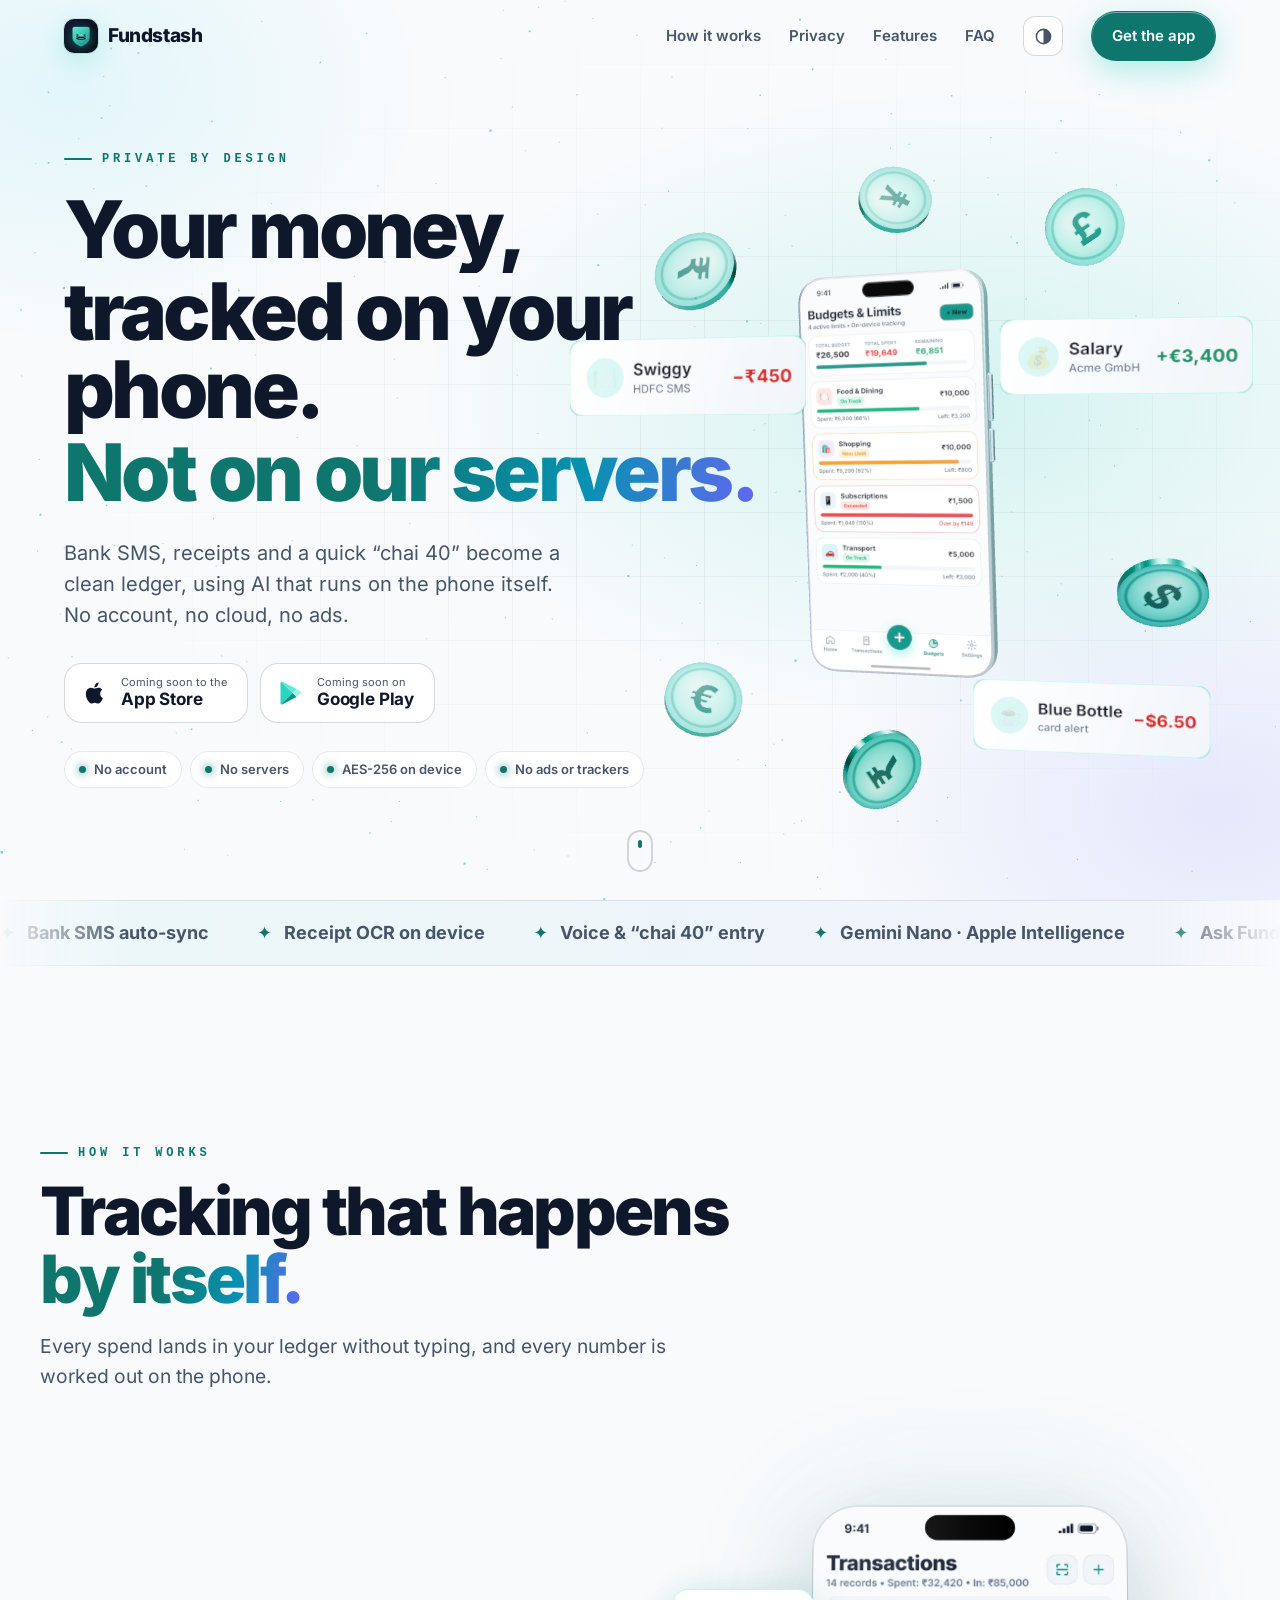
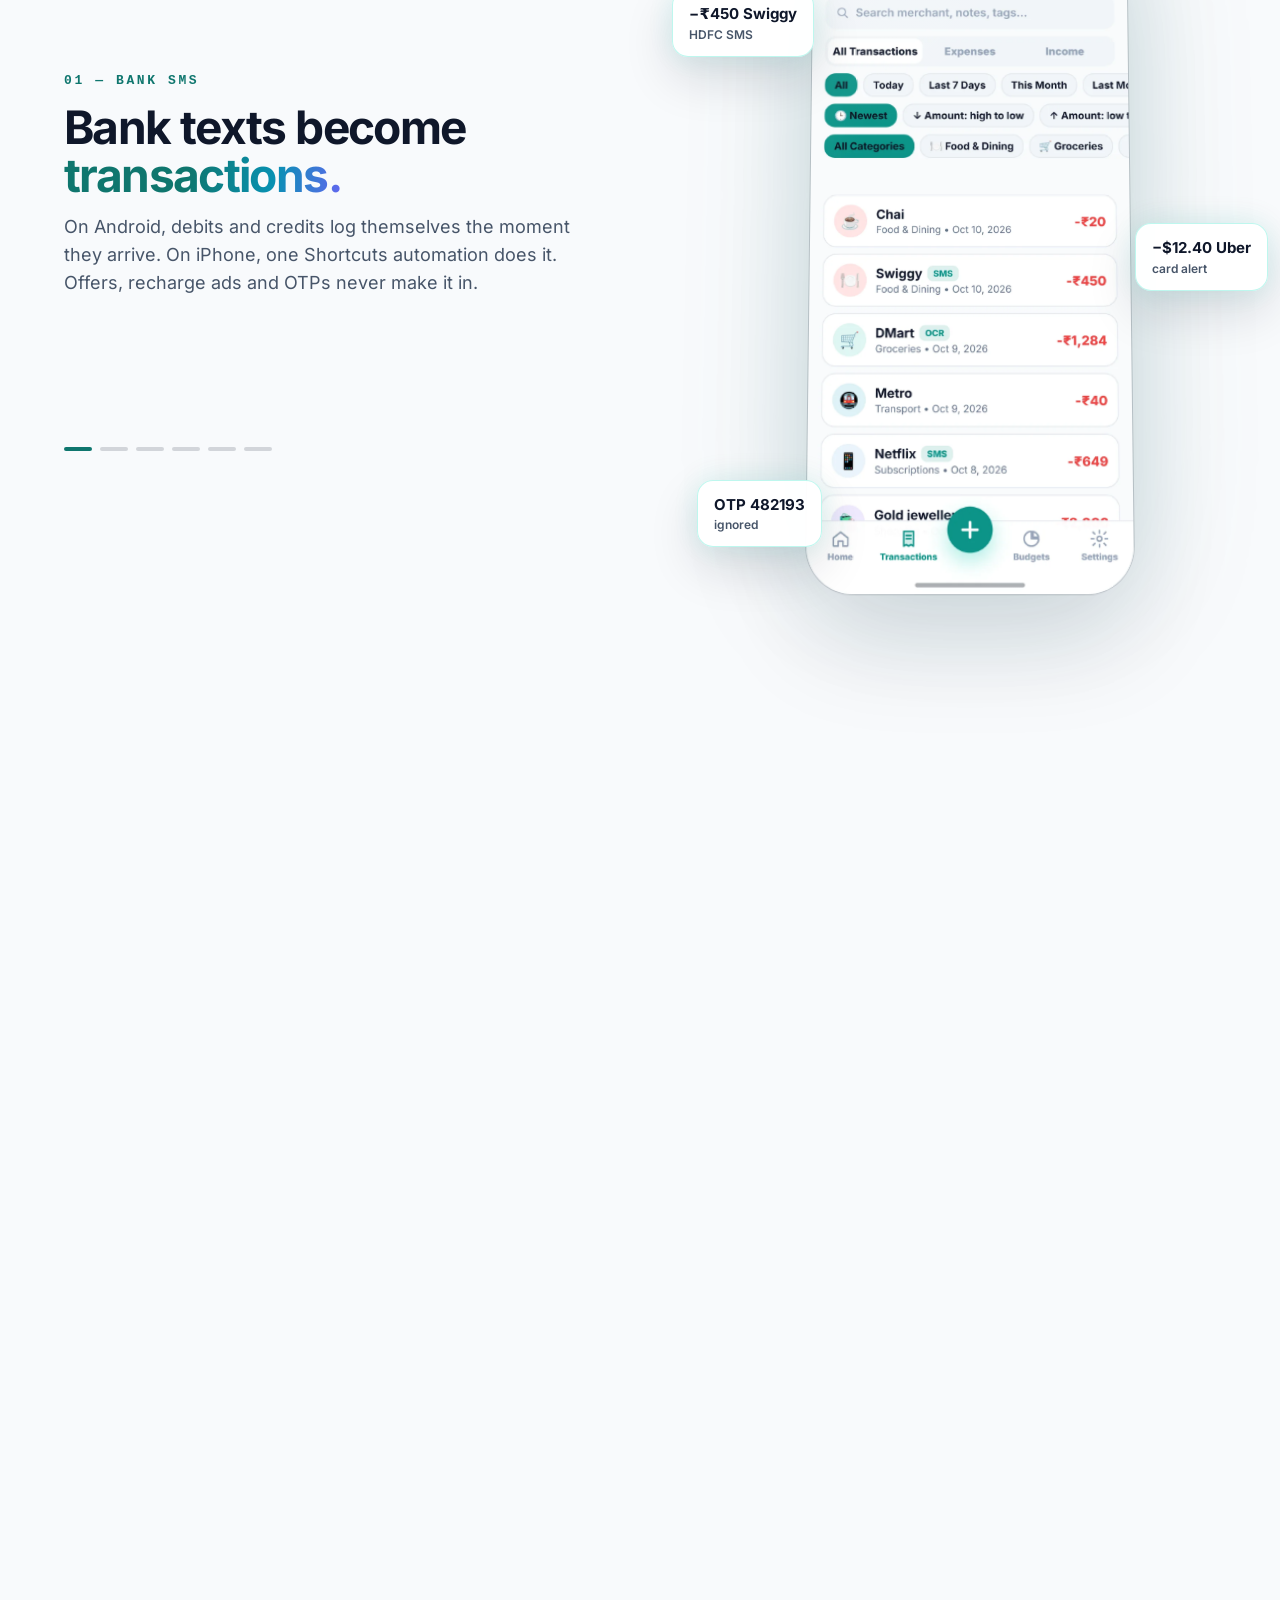
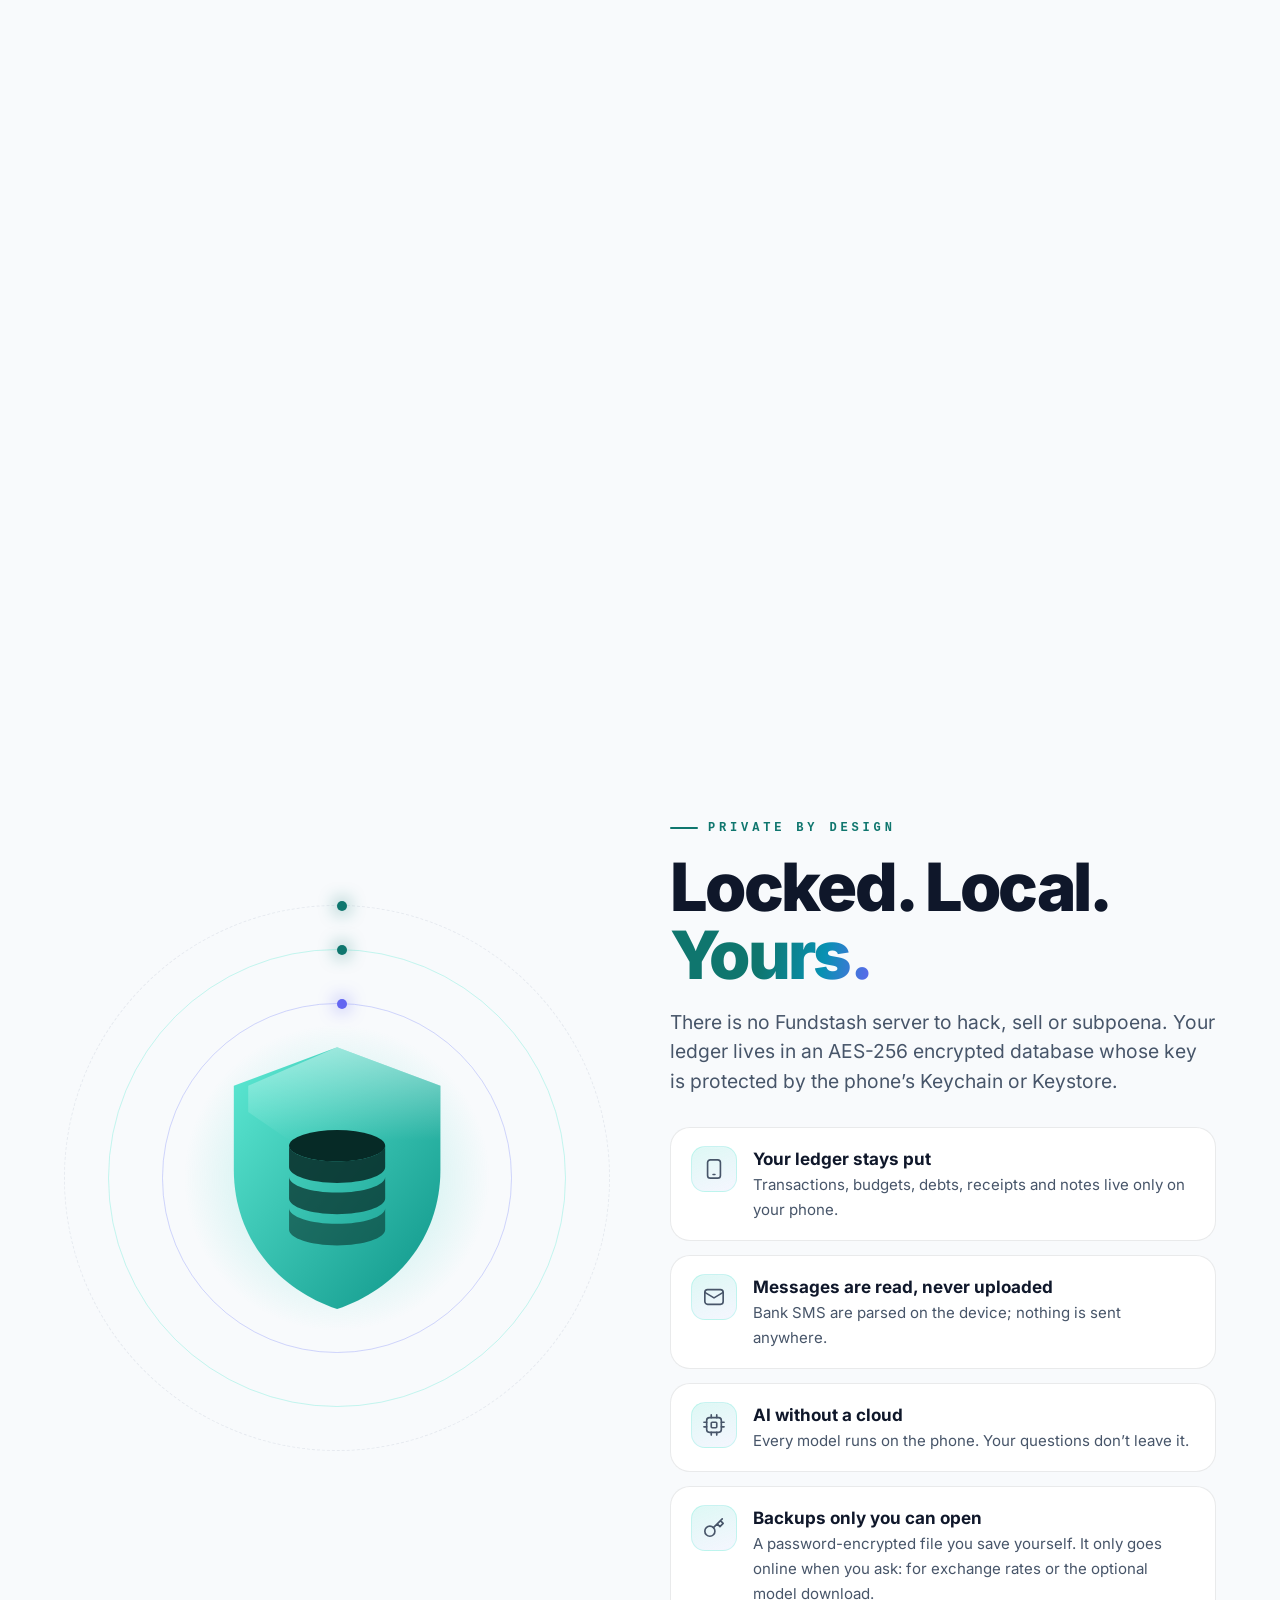
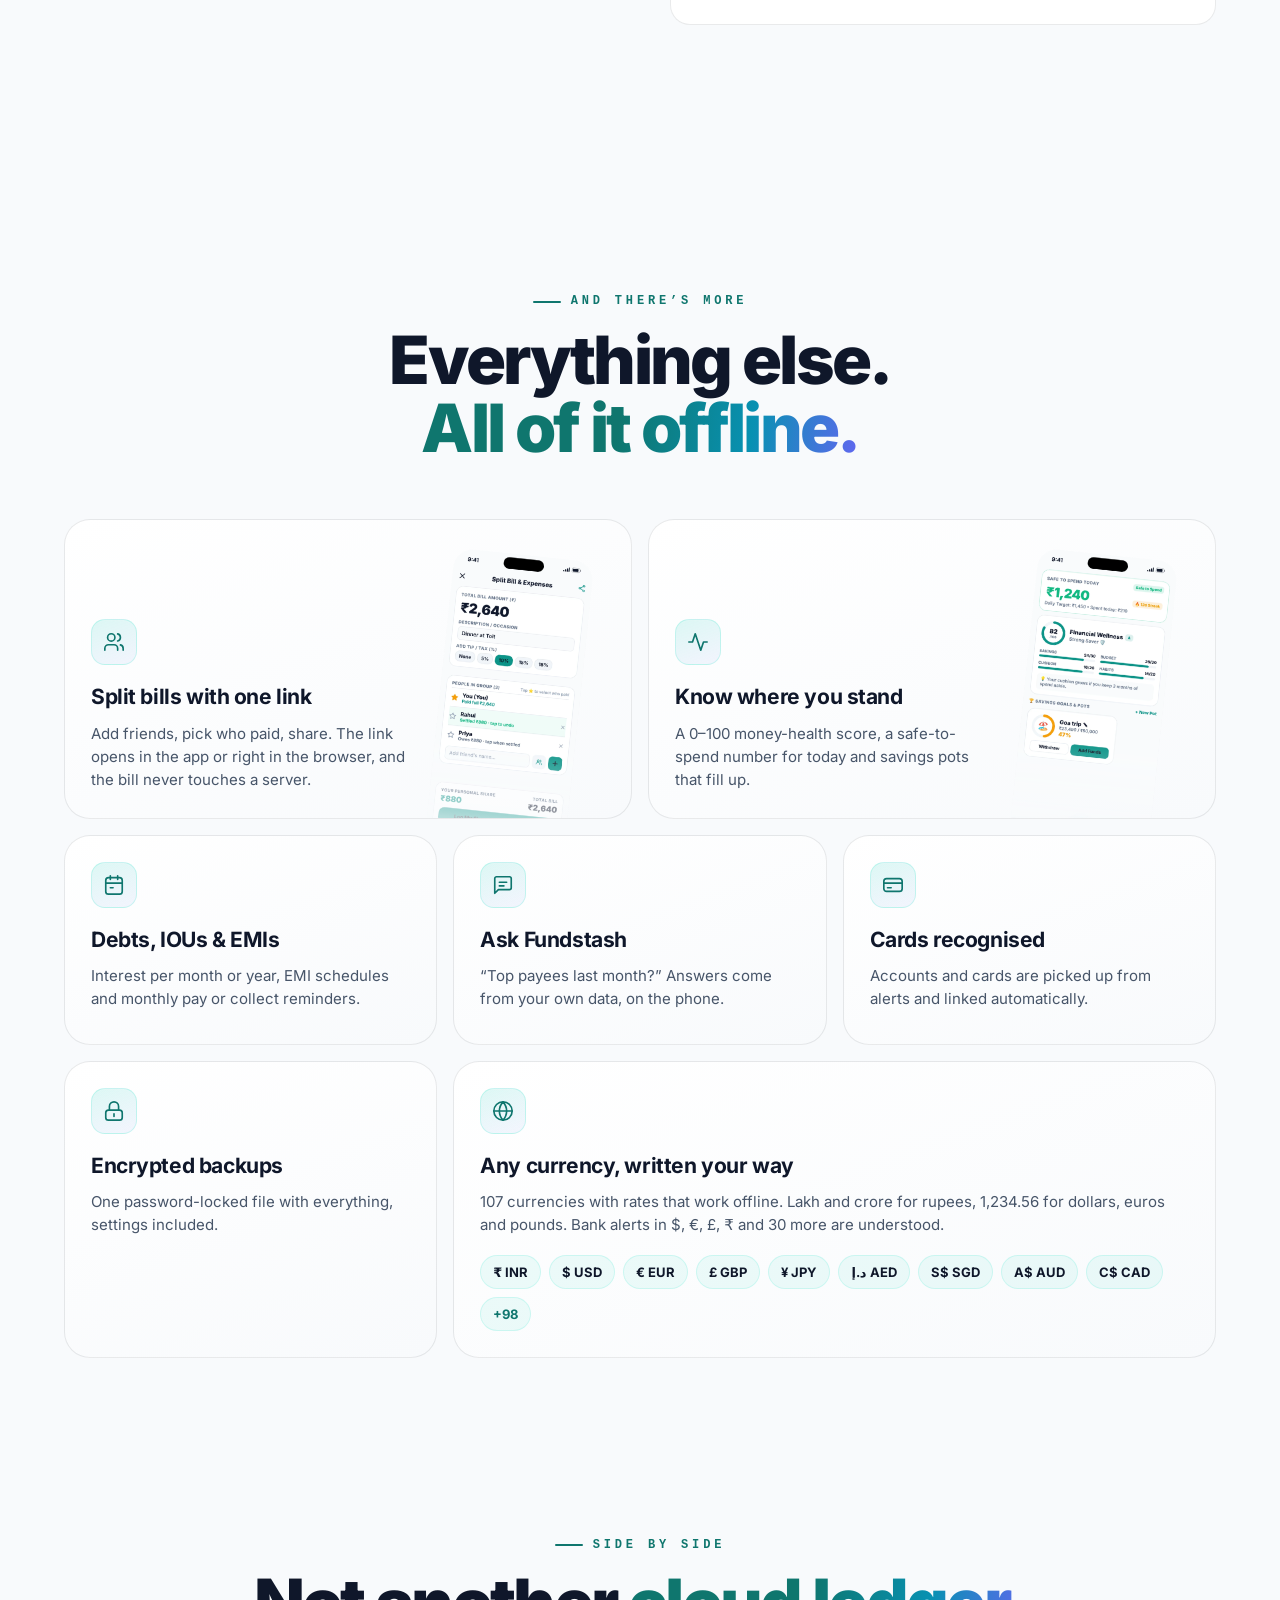
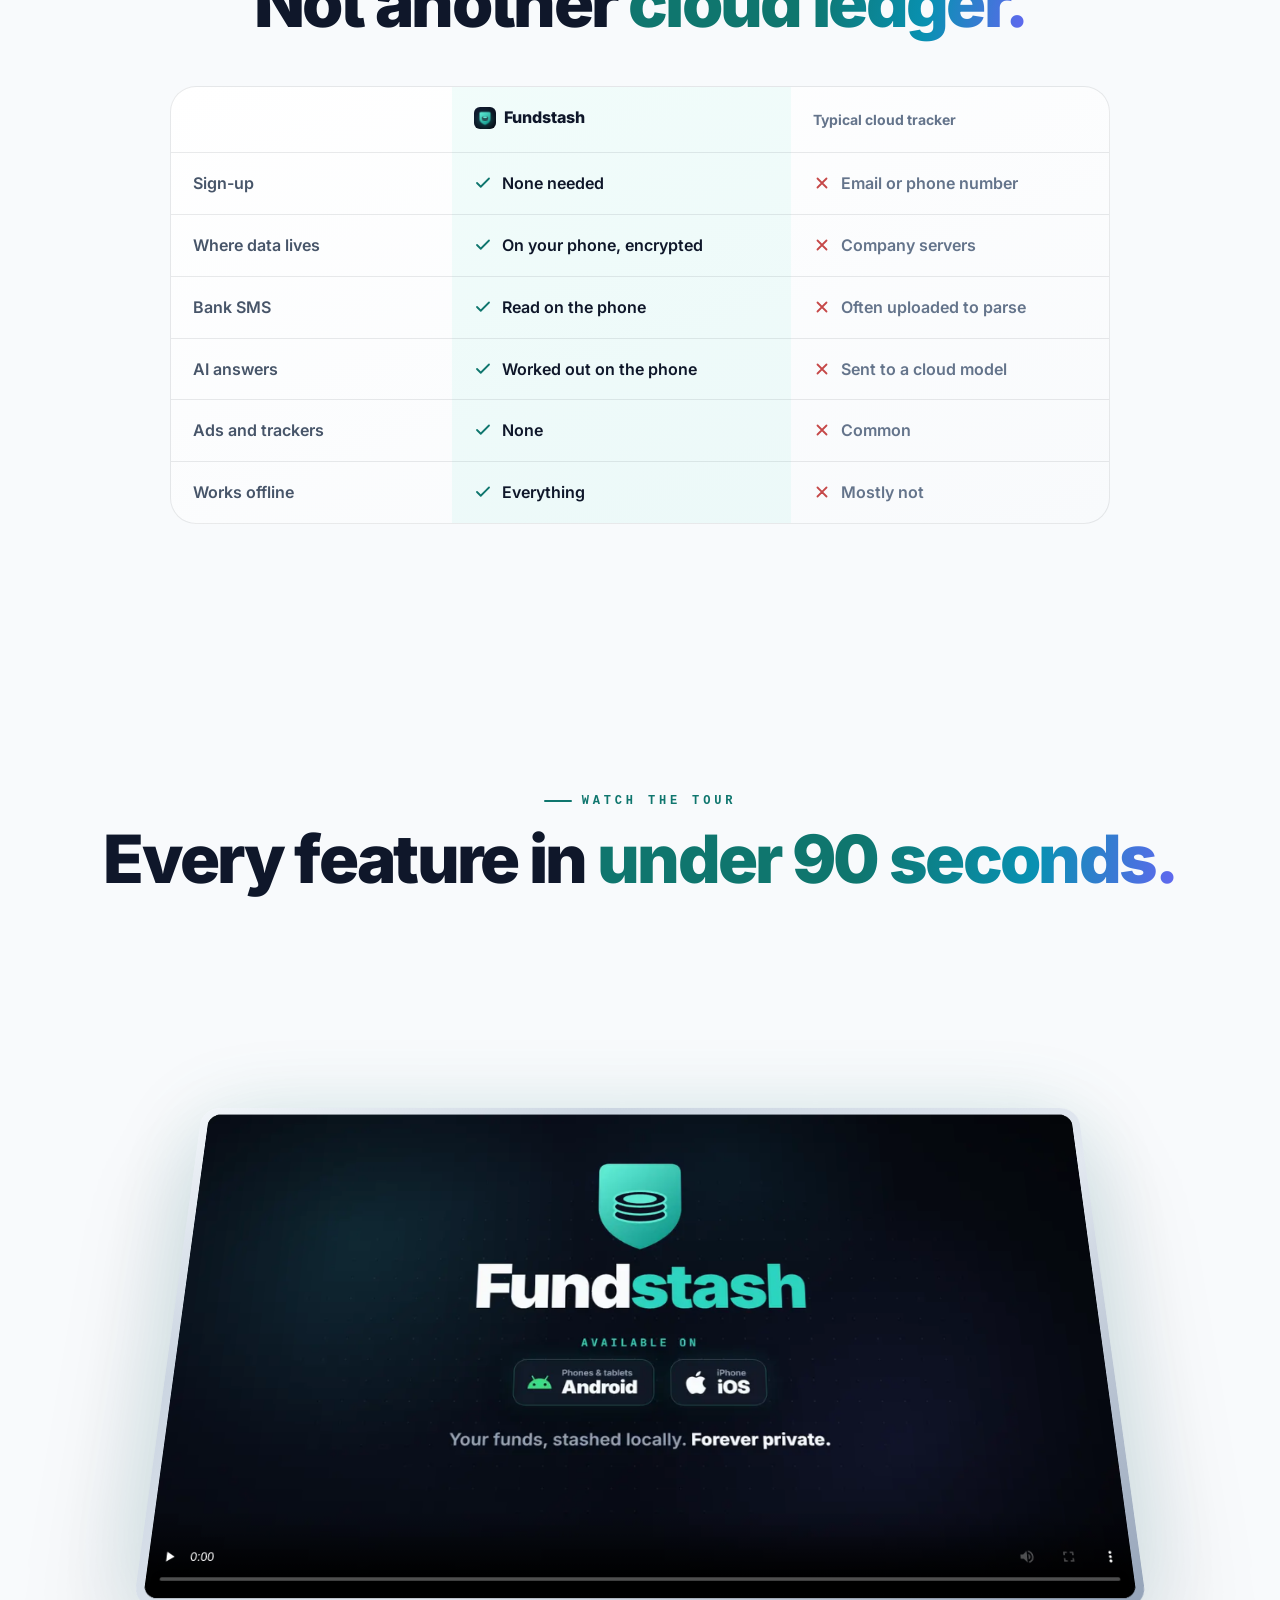
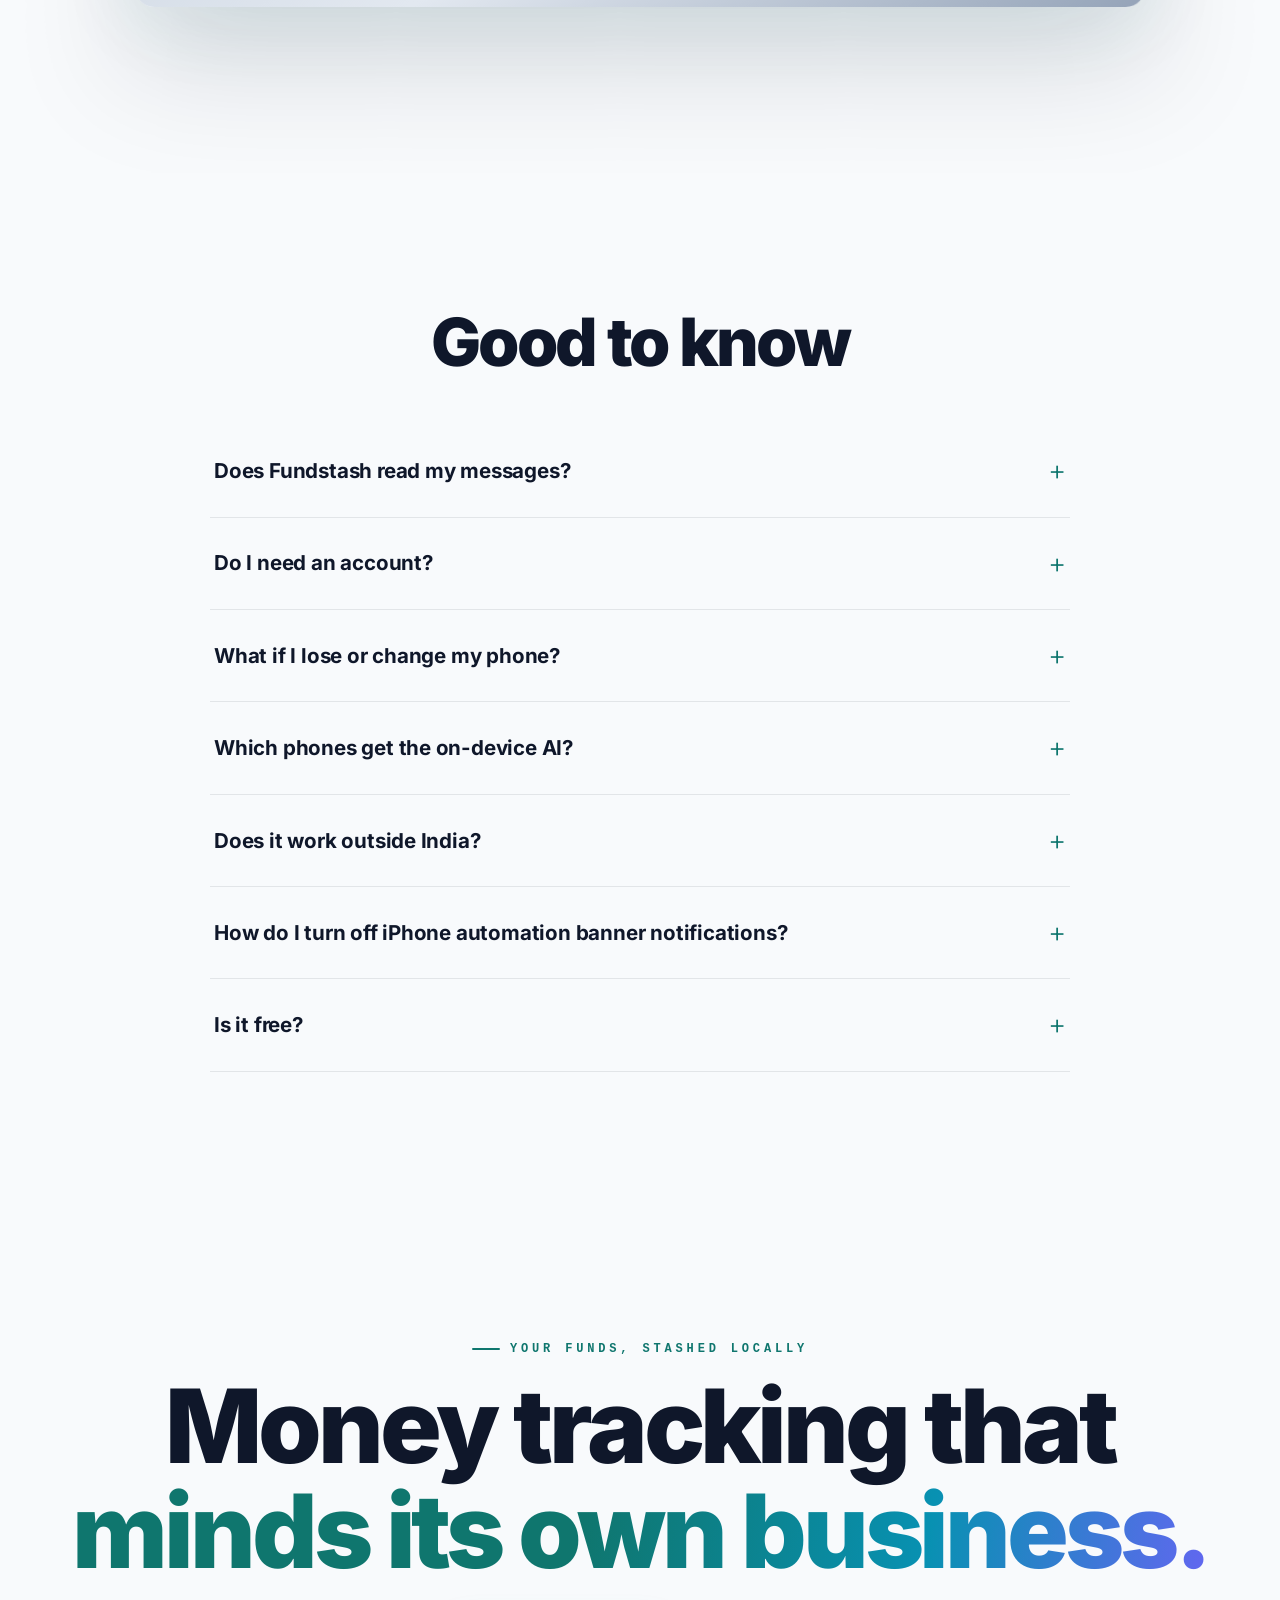
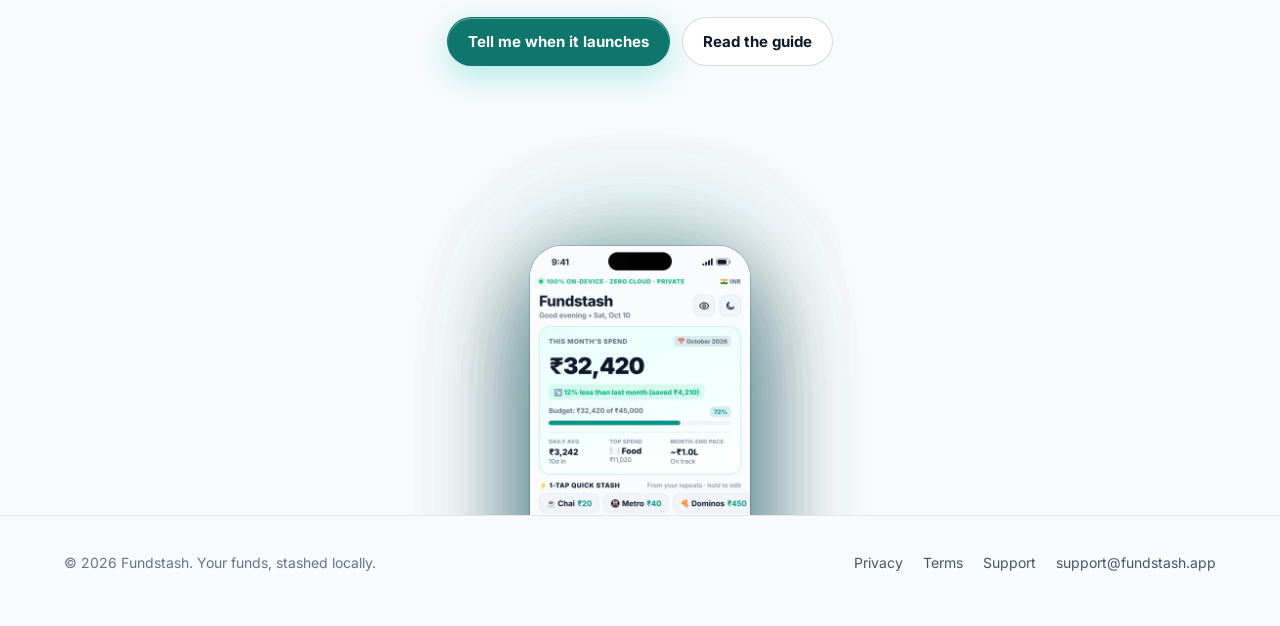
==== commit 4c707934: "feat(seo): add security.txt, llms.txt, llms-full.txt, humans.txt, site.webmanifest, and enhance site" ====
--- a/index.html
+++ b/index.html
@@ -10,6 +10,8 @@
   <meta name="theme-color" content="#F8FAFC" media="(prefers-color-scheme: light)">
   <link rel="icon" href="/favicon.png">
   <link rel="apple-touch-icon" href="/img/apple-touch-icon.png">
+  <link rel="manifest" href="/site.webmanifest">
+  <link rel="author" href="/humans.txt">
   <link rel="preload" href="/fonts/inter-var.woff2" as="font" type="font/woff2" crossorigin>
   <meta property="og:type" content="website">
   <meta property="og:url" content="https://fundstash.app/">
@@ -27,7 +29,31 @@
   <script src="/js/motion.js" defer></script>
   <script type="module" src="/js/hero3d.js"></script>
   <script type="application/ld+json">
-  {"@context":"https://schema.org","@type":"SoftwareApplication","name":"Fundstash","applicationCategory":"FinanceApplication","operatingSystem":"Android, iOS","description":"Private, on-device expense tracker: bank SMS, receipts, voice and on-device AI. No account, no servers.","url":"https://fundstash.app/","offers":{"@type":"Offer","price":"0","priceCurrency":"USD"}}
+  {
+    "@context": "https://schema.org",
+    "@type": "SoftwareApplication",
+    "name": "Fundstash",
+    "applicationCategory": "FinanceApplication",
+    "applicationSubCategory": "Personal Finance & Expense Tracker",
+    "operatingSystem": "Android, iOS",
+    "description": "Private, on-device expense tracker: bank SMS, receipts, voice and on-device AI. No account, no servers.",
+    "url": "https://fundstash.app/",
+    "sameAs": "https://github.com/Mad-robot/fundstash-site",
+    "offers": {
+      "@type": "Offer",
+      "price": "0",
+      "priceCurrency": "USD"
+    },
+    "featureList": [
+      "Automated Bank & Card SMS Sync",
+      "On-Device AI Review (Gemini Nano & Apple Intelligence)",
+      "Receipt OCR",
+      "Dynamic Budgets & Category Management",
+      "Zero-Knowledge Cryptographic Bill Splitting",
+      "100% Offline Capability",
+      "Local AES-256 Encrypted SQLite Storage"
+    ]
+  }
   </script>
 </head>
 <body>
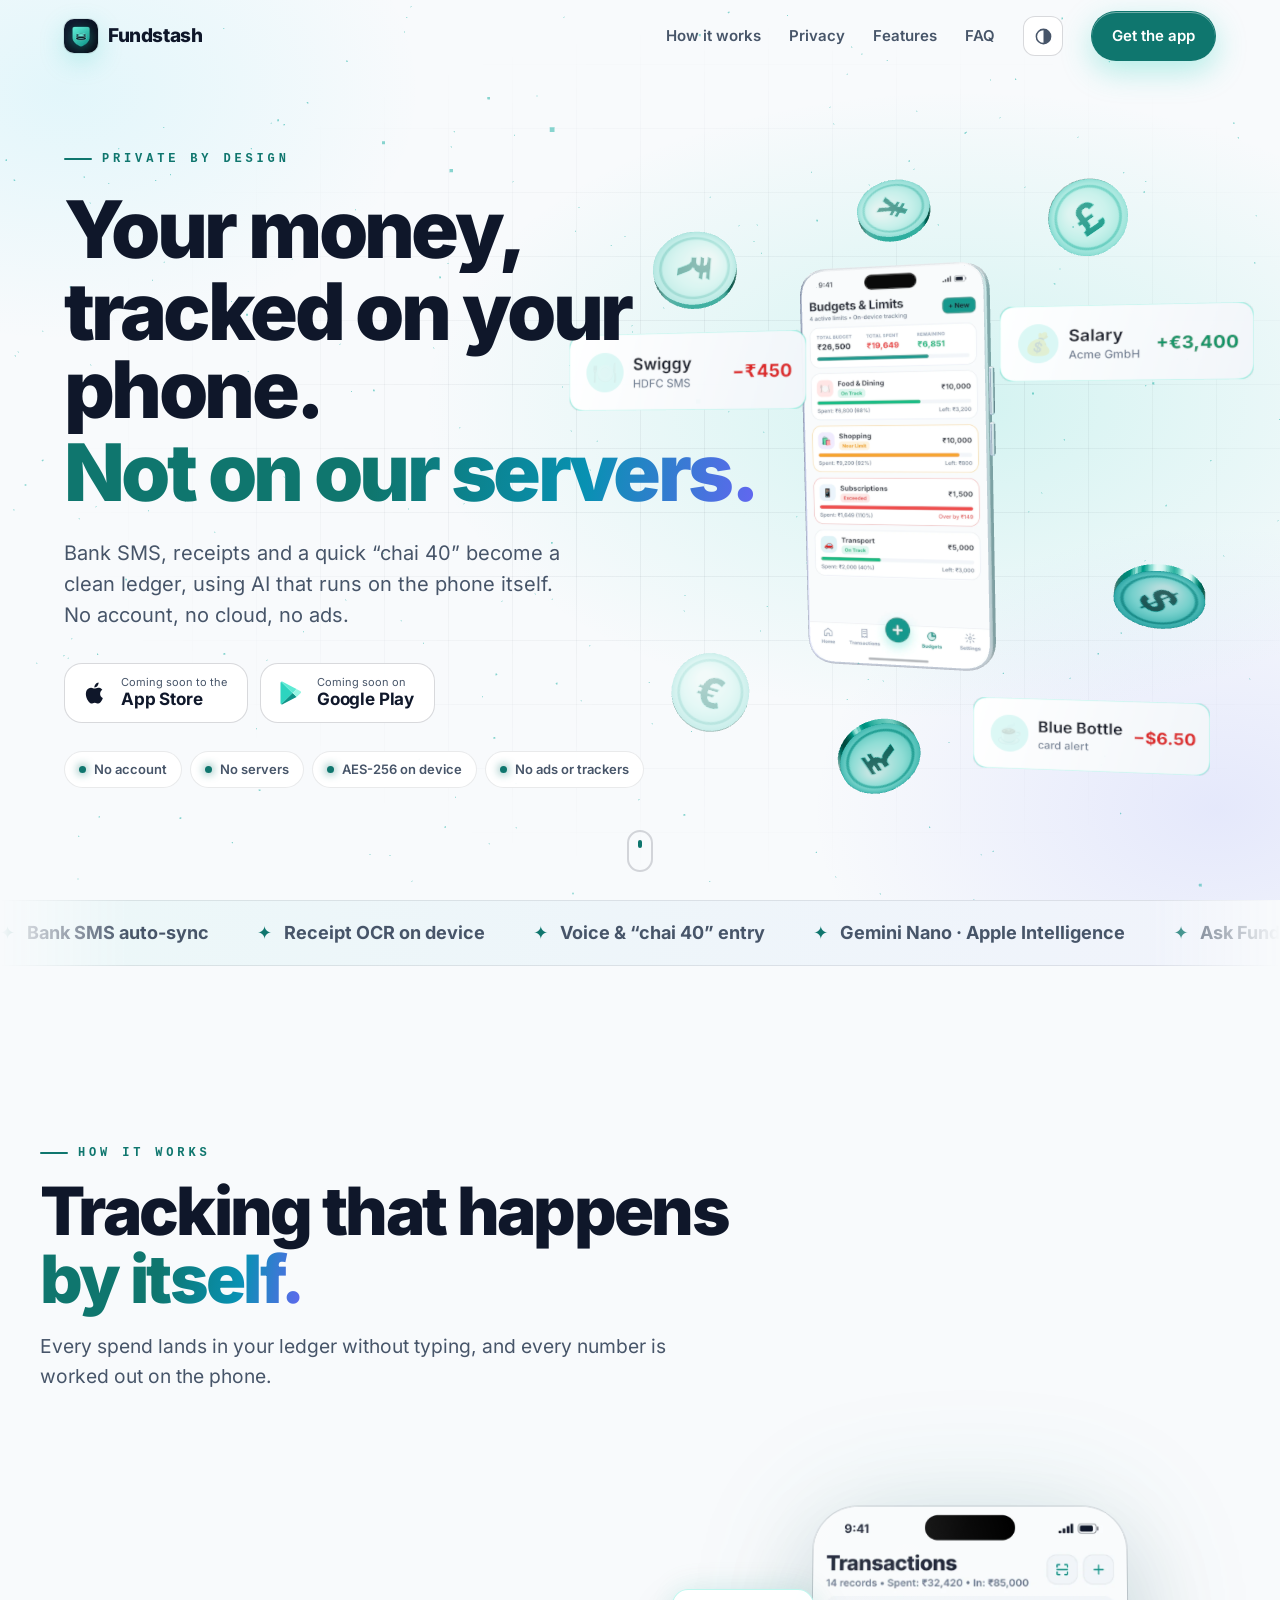
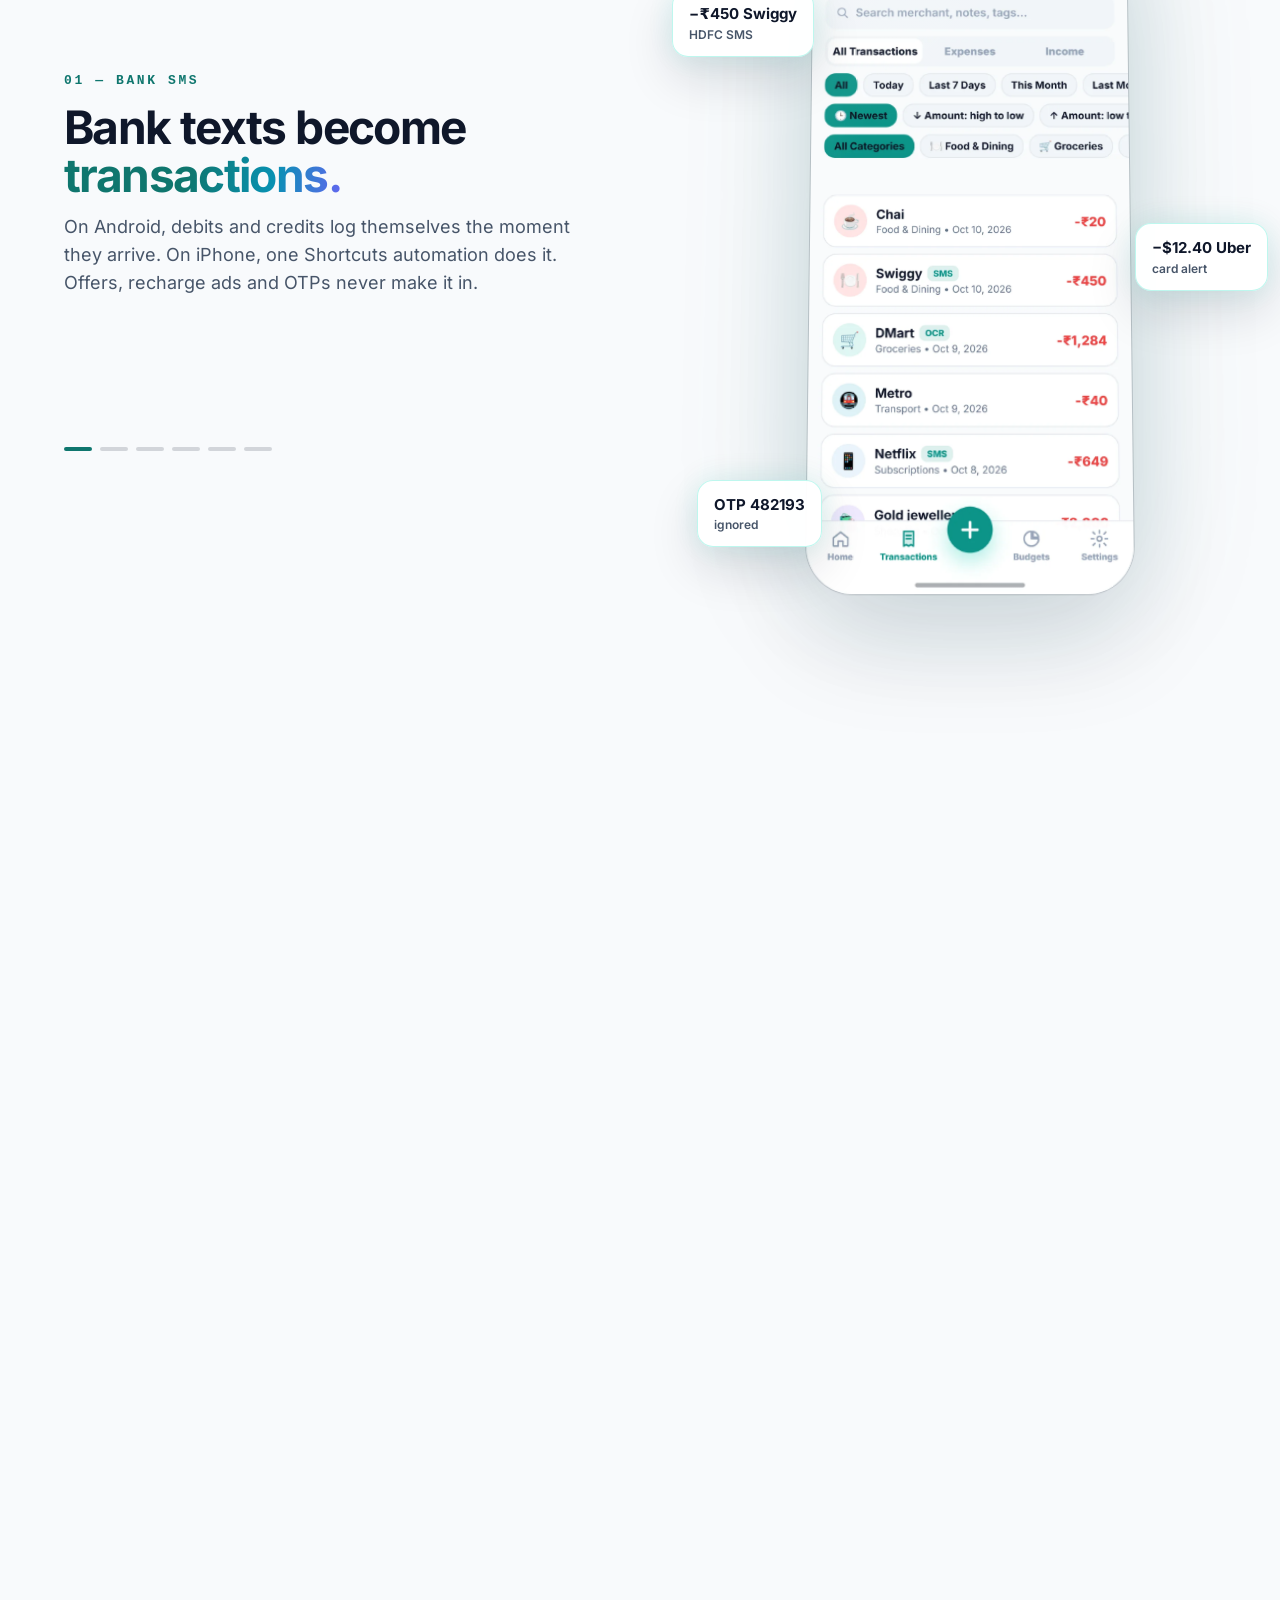
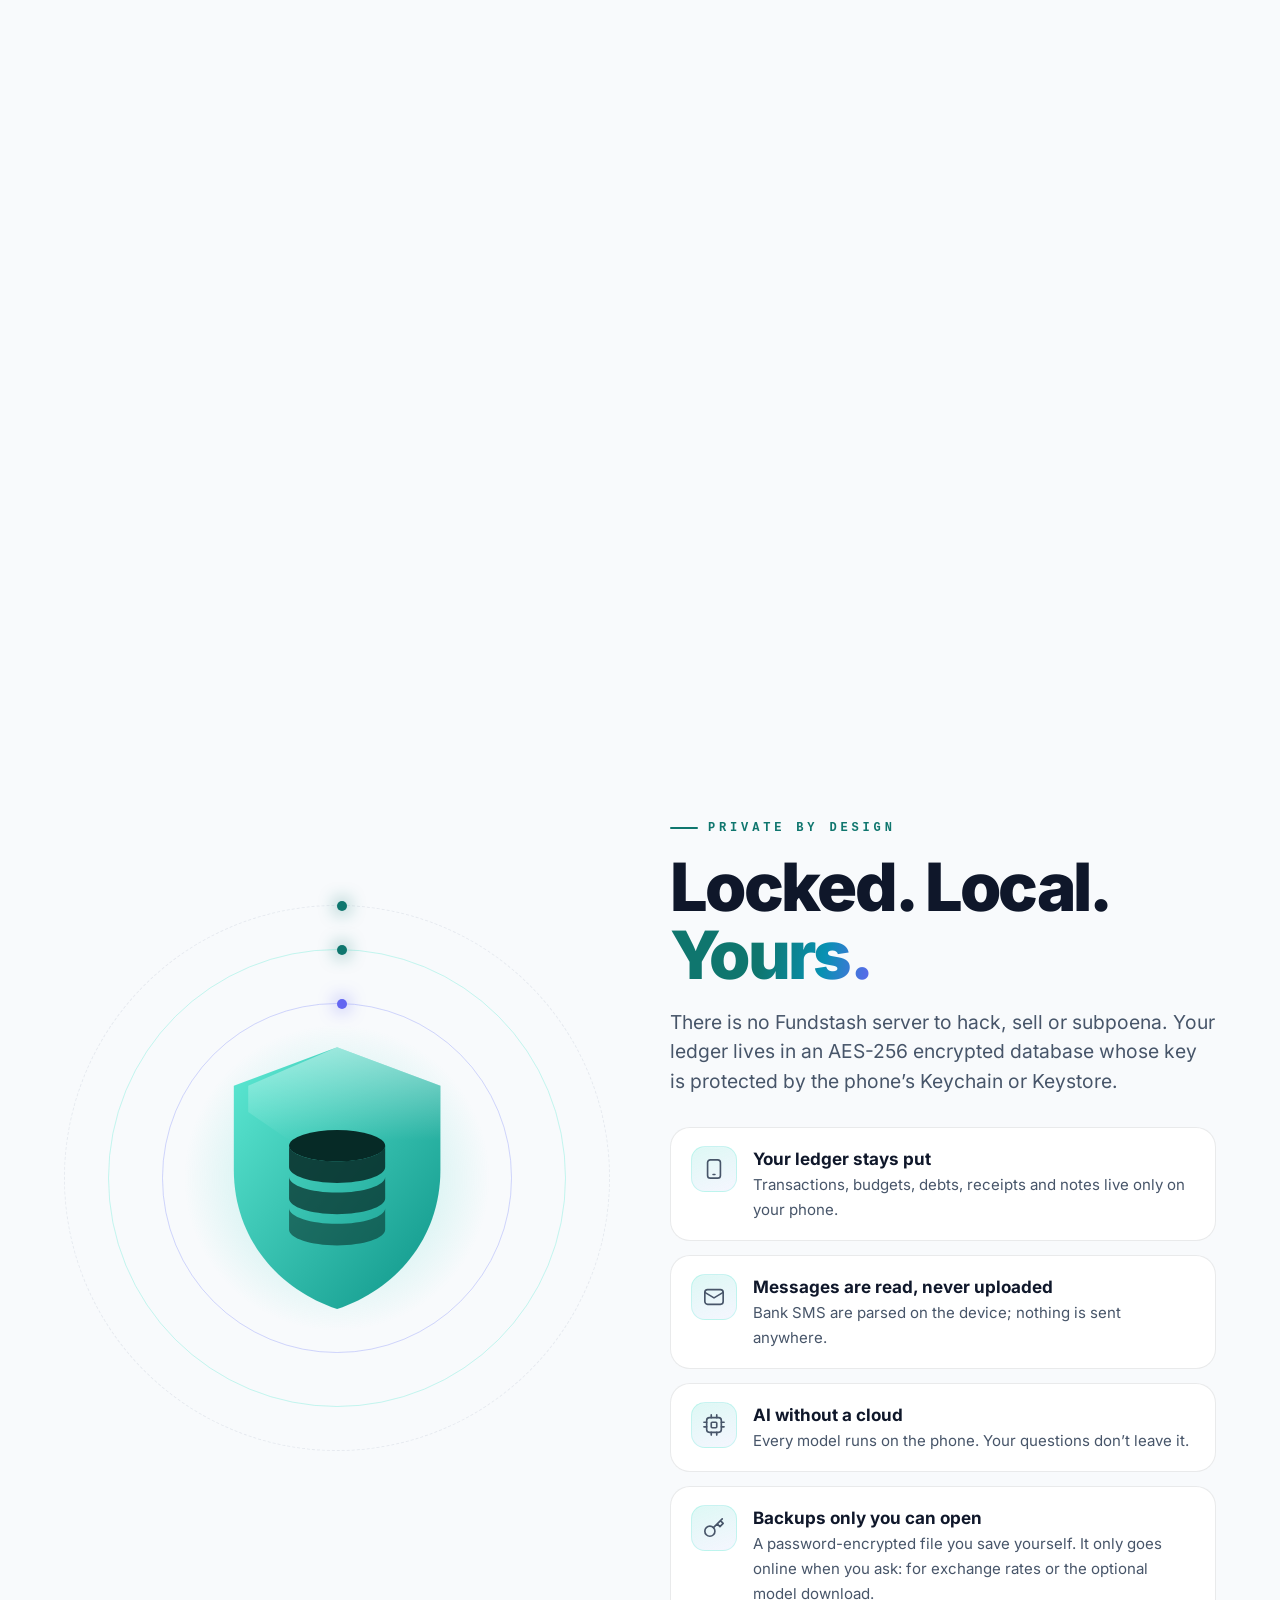
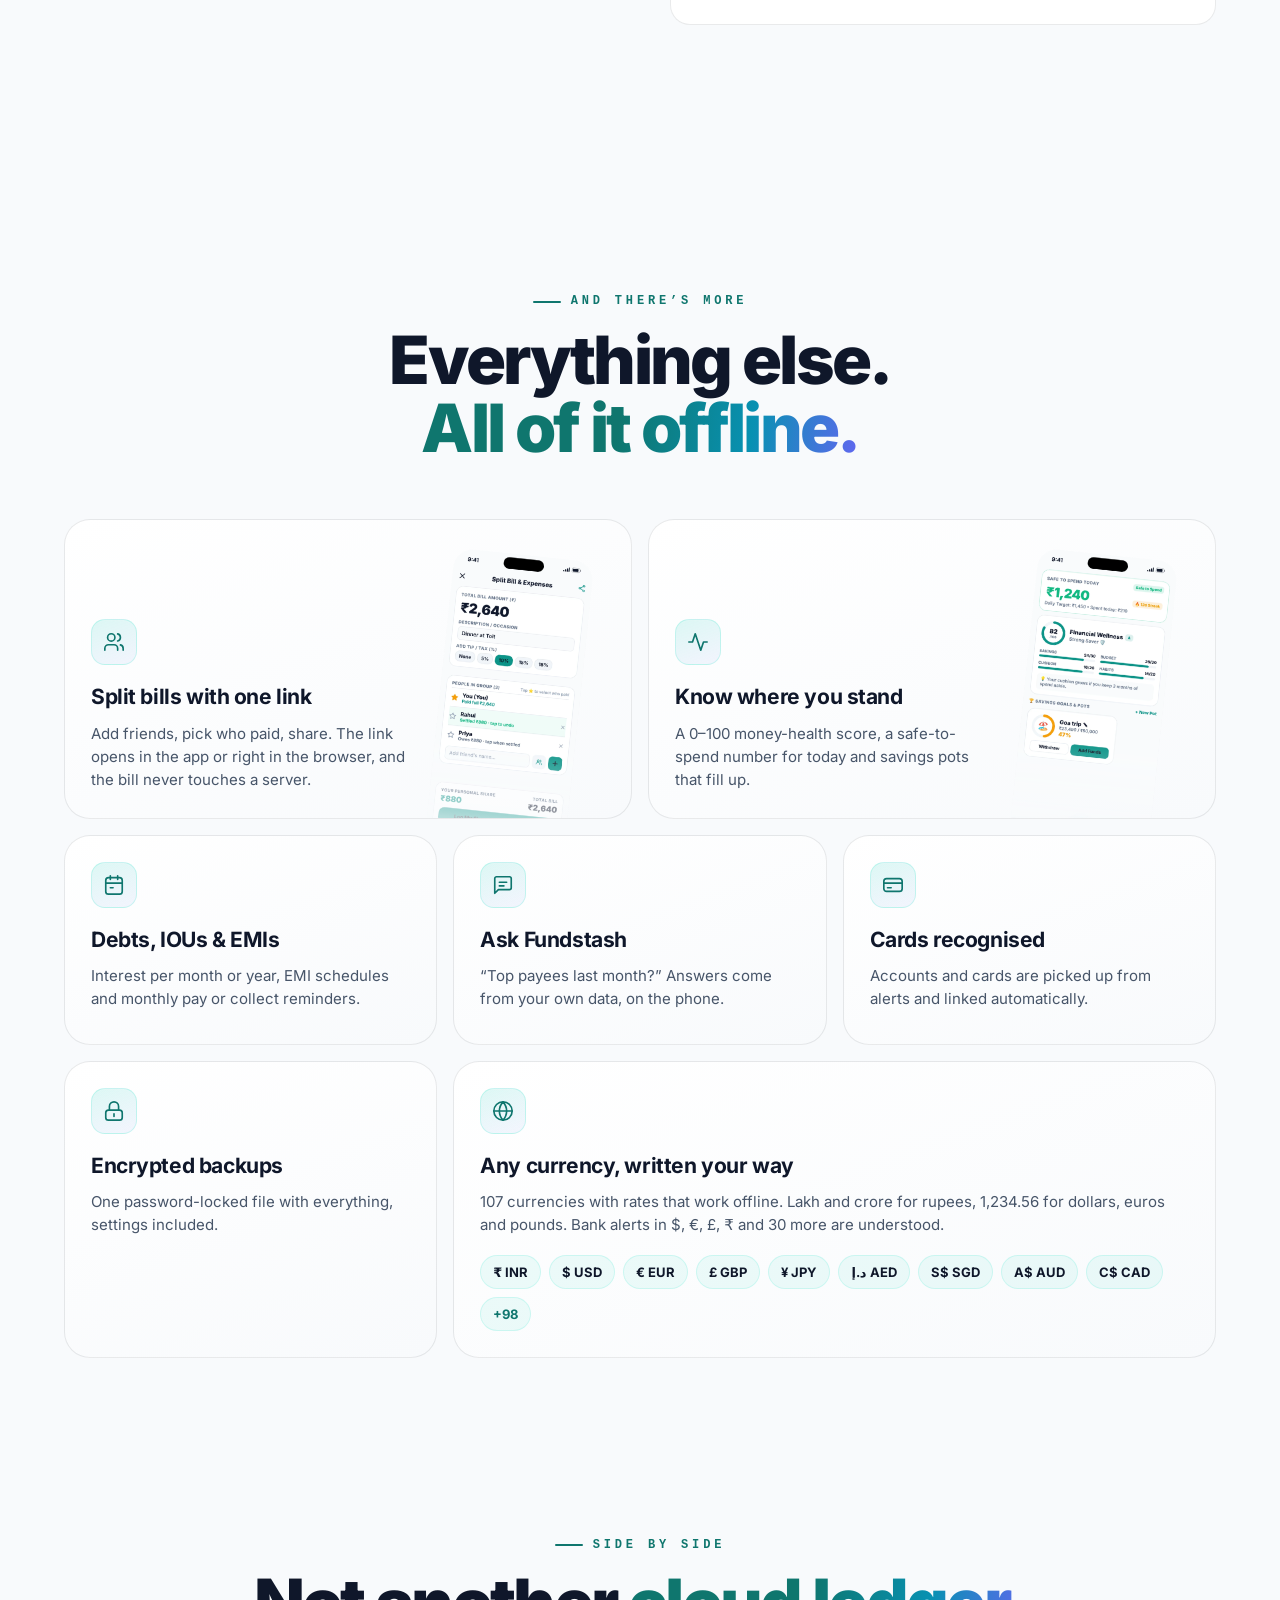
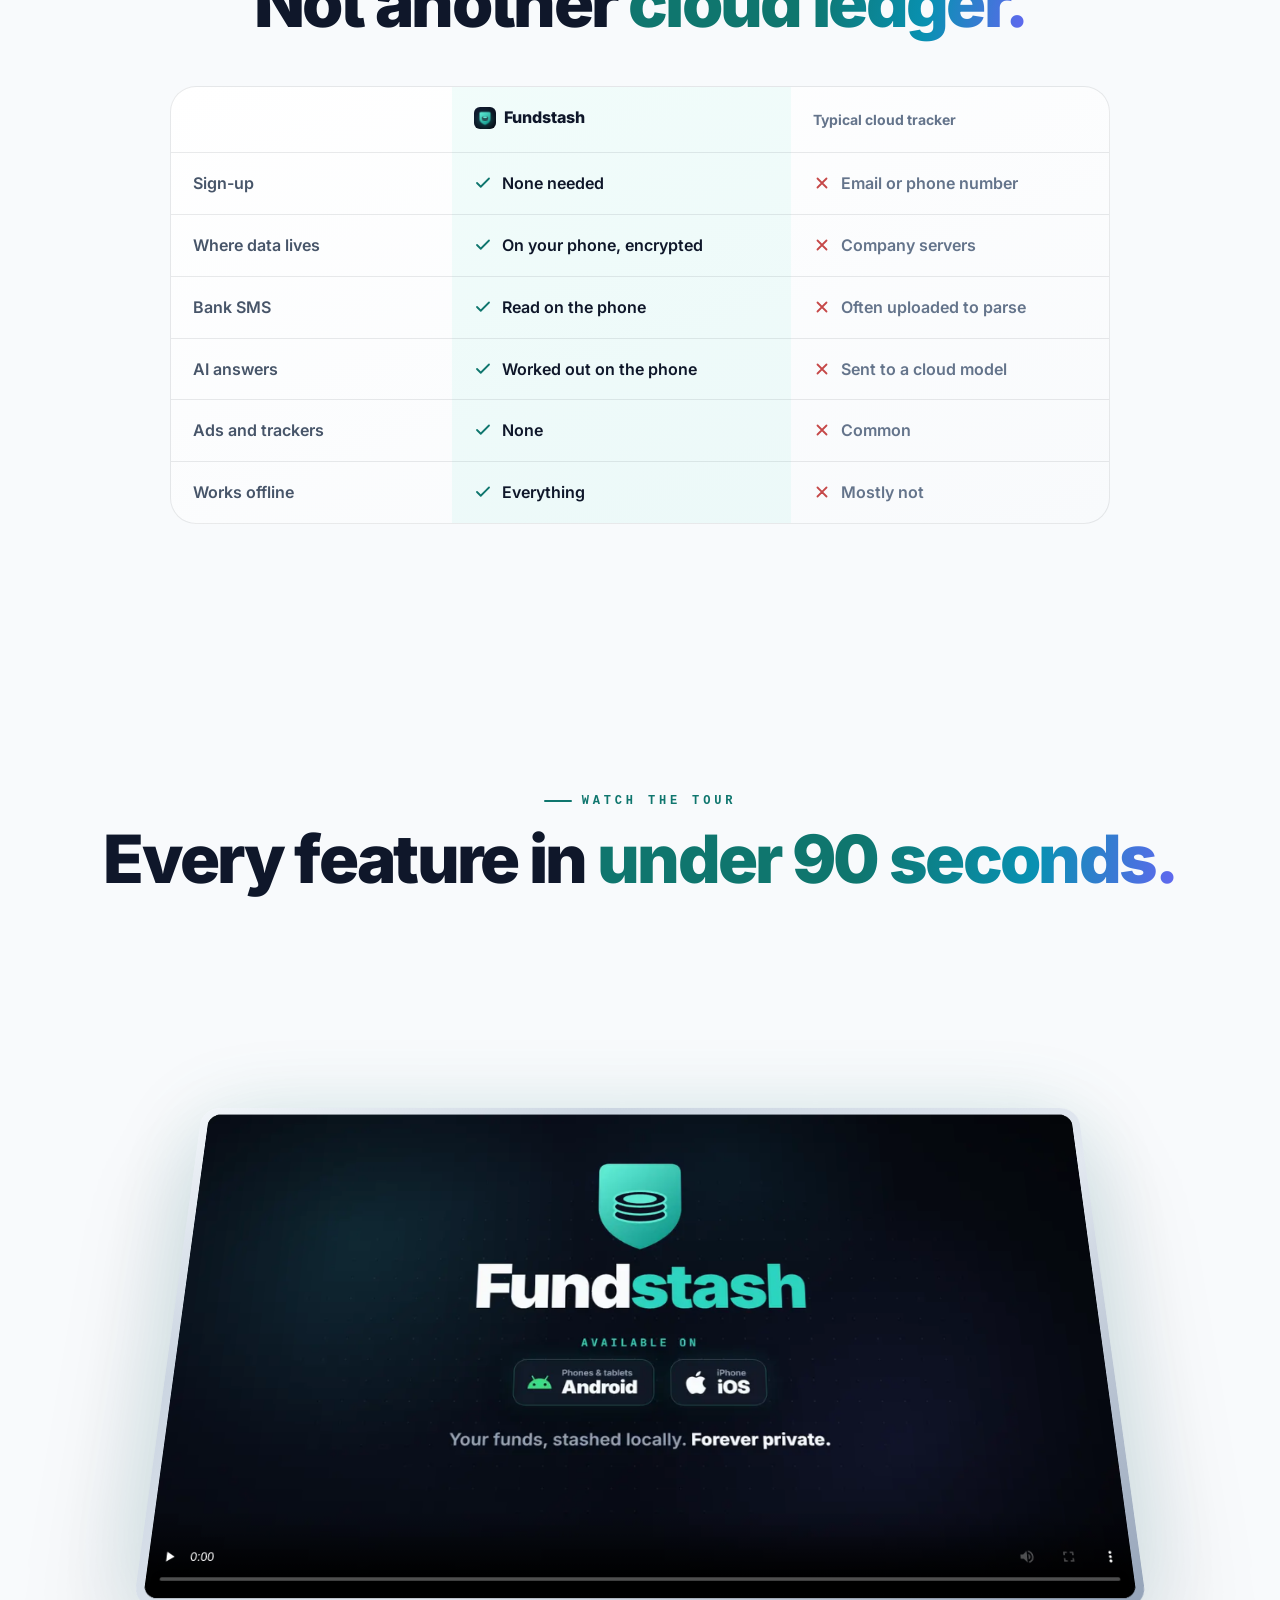
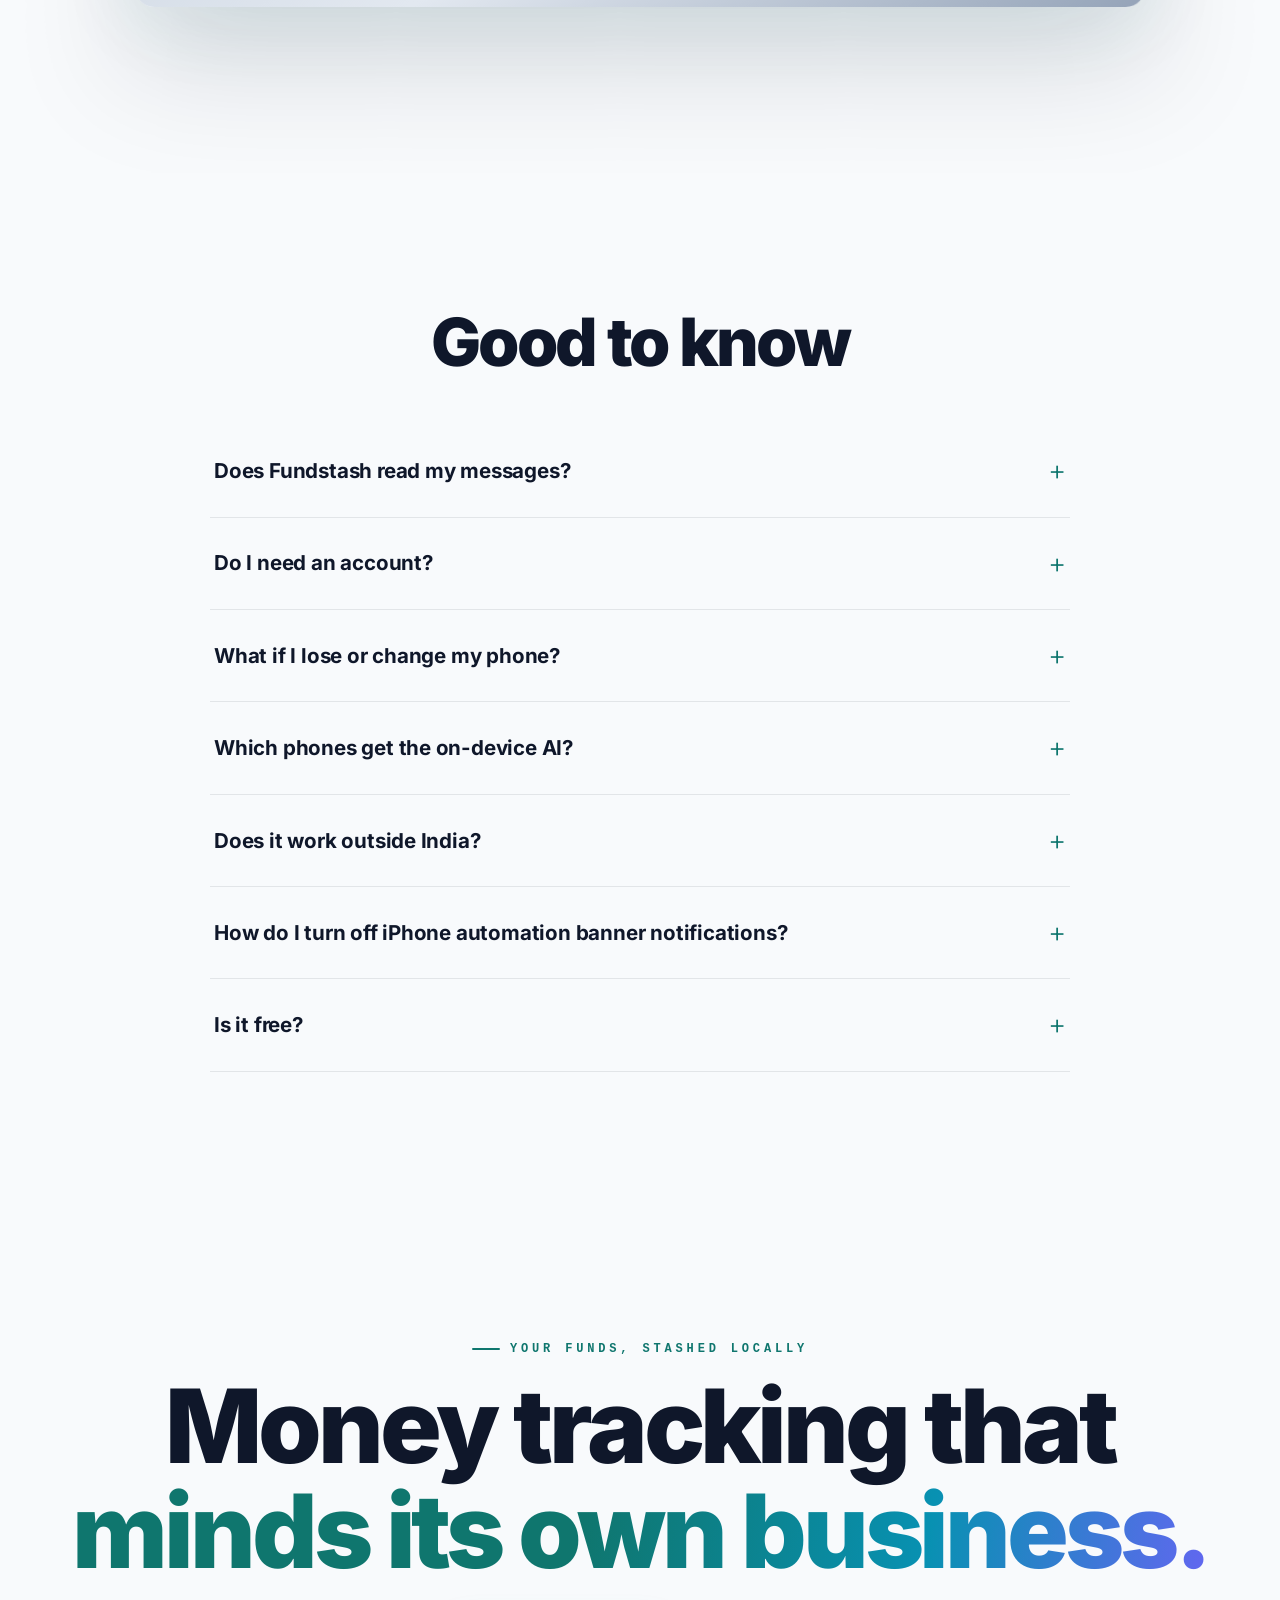
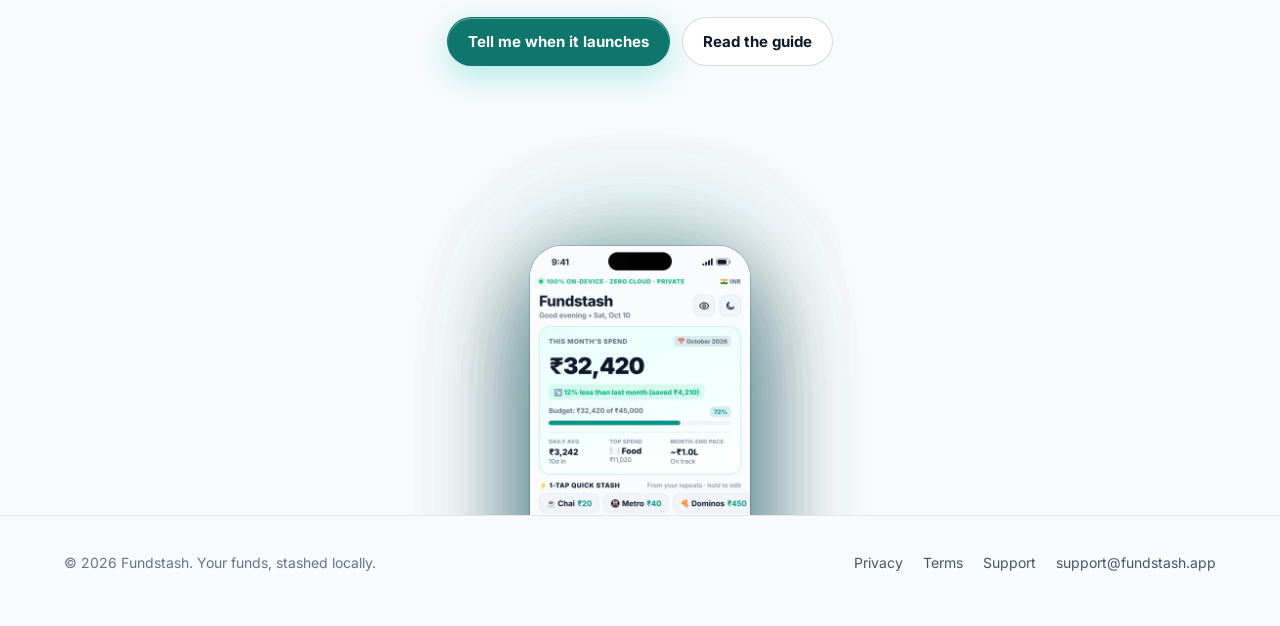
==== commit 53cd480b: "IOU links open the app on iPhone; split and IOU pages without inline styles; contact by email" ====
--- a/index.html
+++ b/index.html
@@ -38,7 +38,6 @@
     "operatingSystem": "Android, iOS",
     "description": "Private, on-device expense tracker: bank SMS, receipts, voice and on-device AI. No account, no servers.",
     "url": "https://fundstash.app/",
-    "sameAs": "https://github.com/Mad-robot/fundstash-site",
     "offers": {
       "@type": "Offer",
       "price": "0",
@@ -49,7 +48,7 @@
       "On-Device AI Review (Gemini Nano & Apple Intelligence)",
       "Receipt OCR",
       "Dynamic Budgets & Category Management",
-      "Zero-Knowledge Cryptographic Bill Splitting",
+      "Private Bill-Split and IOU Links",
       "100% Offline Capability",
       "Local AES-256 Encrypted SQLite Storage"
     ]
--- a/styles.css
+++ b/styles.css
@@ -130,6 +130,13 @@
 .eyebrow::before { content: ''; width: 28px; height: 2px; border-radius: 2px; background: var(--accent); }
 .note { color: var(--muted); font-size: 13px; }
 
+/* "Add to Fundstash App" on the shared split and IOU pages (the CSP allows no inline styles) */
+.add-to-app { margin-top: 24px; }
+.add-to-app .btn { width: 100%; max-width: 320px; justify-content: center; padding: 14px 24px; font-size: 16px; }
+.add-to-app .btn:hover { text-decoration: none; }
+.add-to-app .note { margin-top: 10px; }
+.link-privacy { margin-top: 18px; }
+
 /* ---------- nav ---------- */
 .nav { position: fixed; inset: 0 0 auto 0; z-index: 50; transition: background 0.4s var(--ease), border-color 0.4s var(--ease); border-bottom: 1px solid transparent; }
 .nav.scrolled, .nav.solid { background: var(--nav-bg); border-bottom-color: var(--border); }
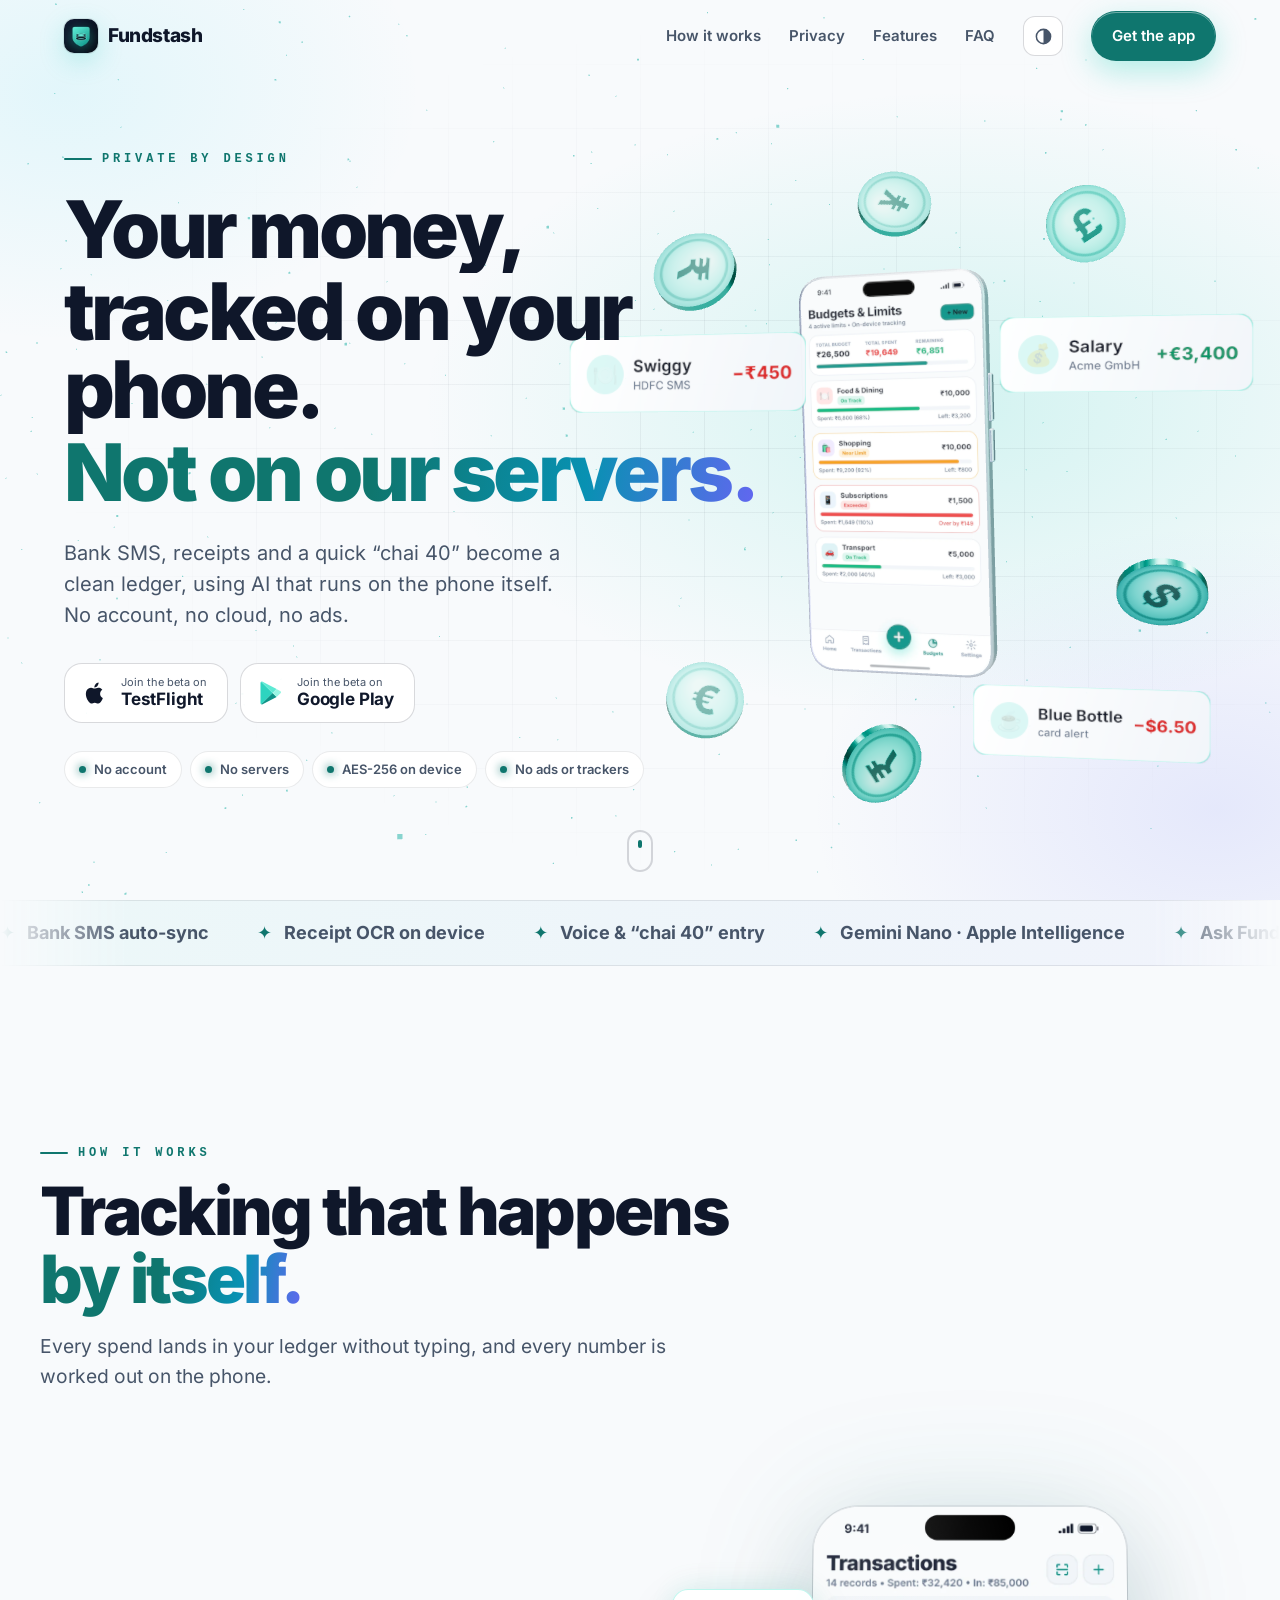
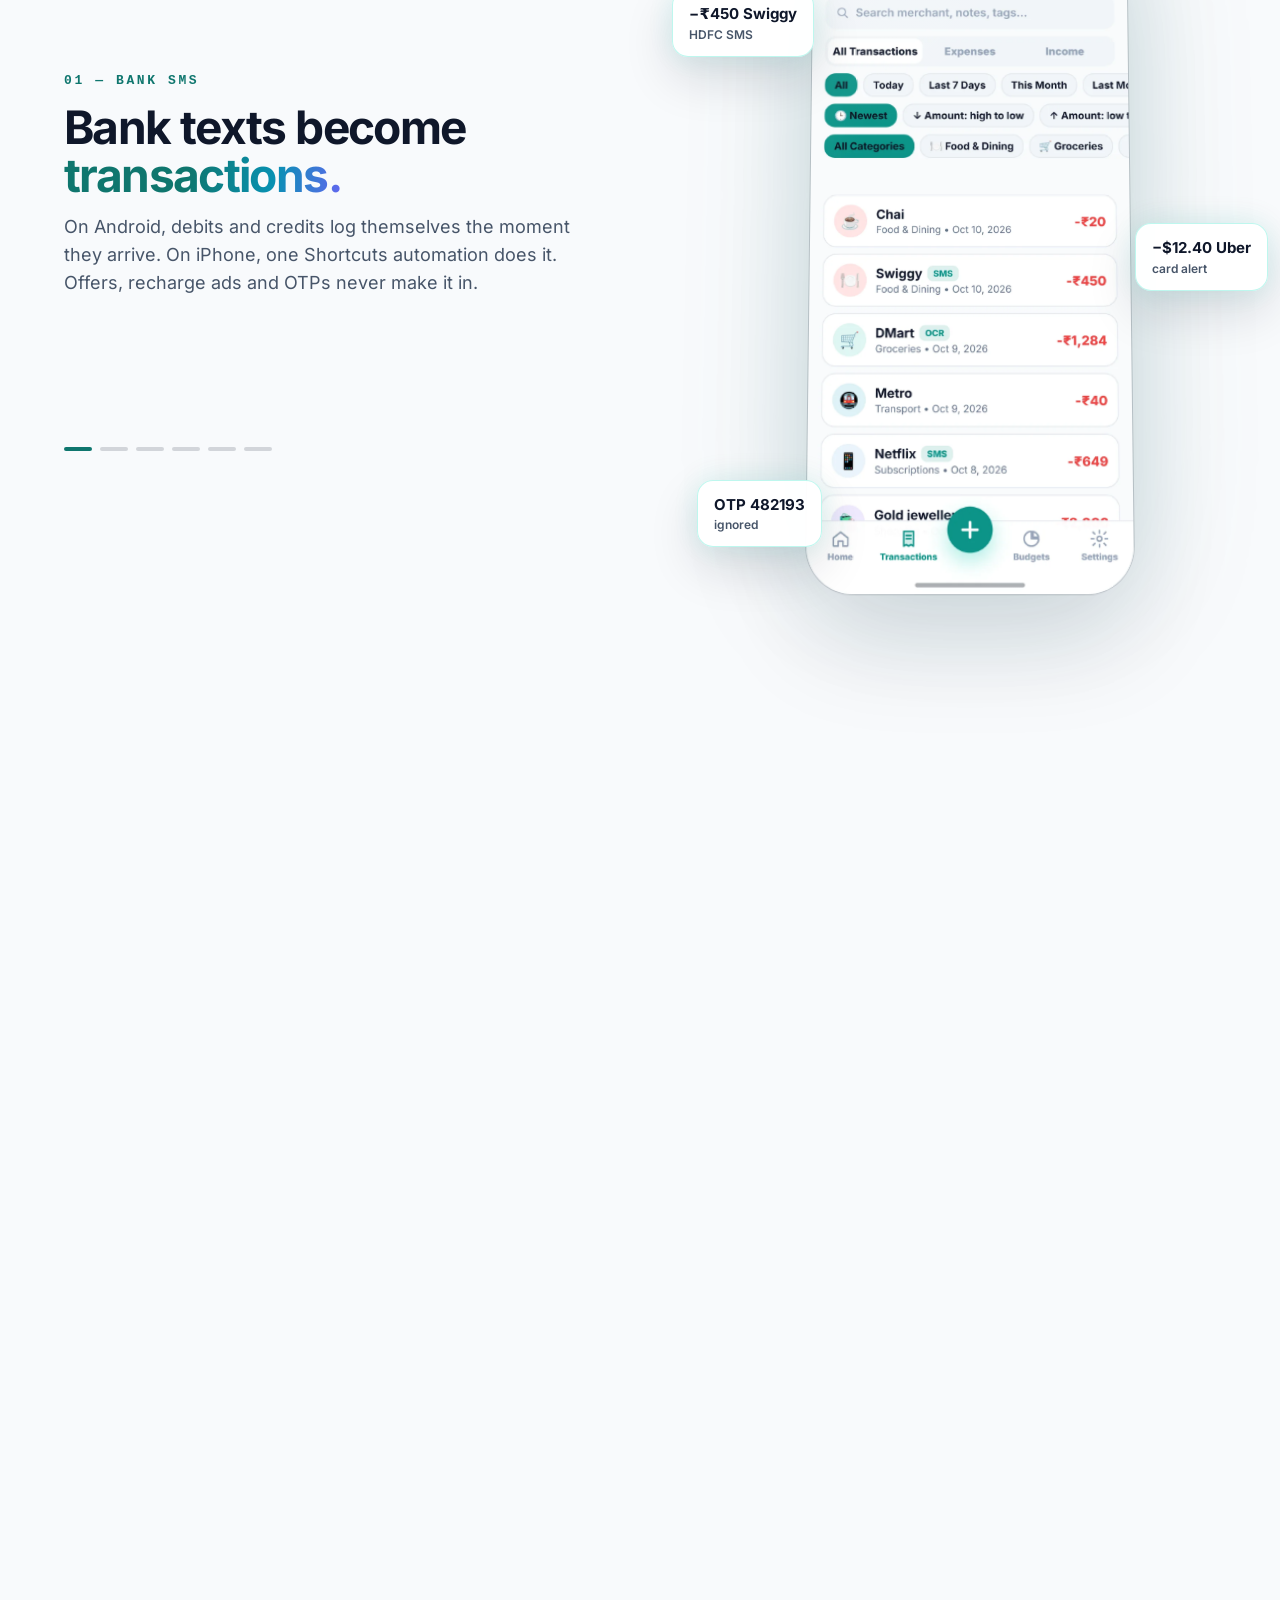
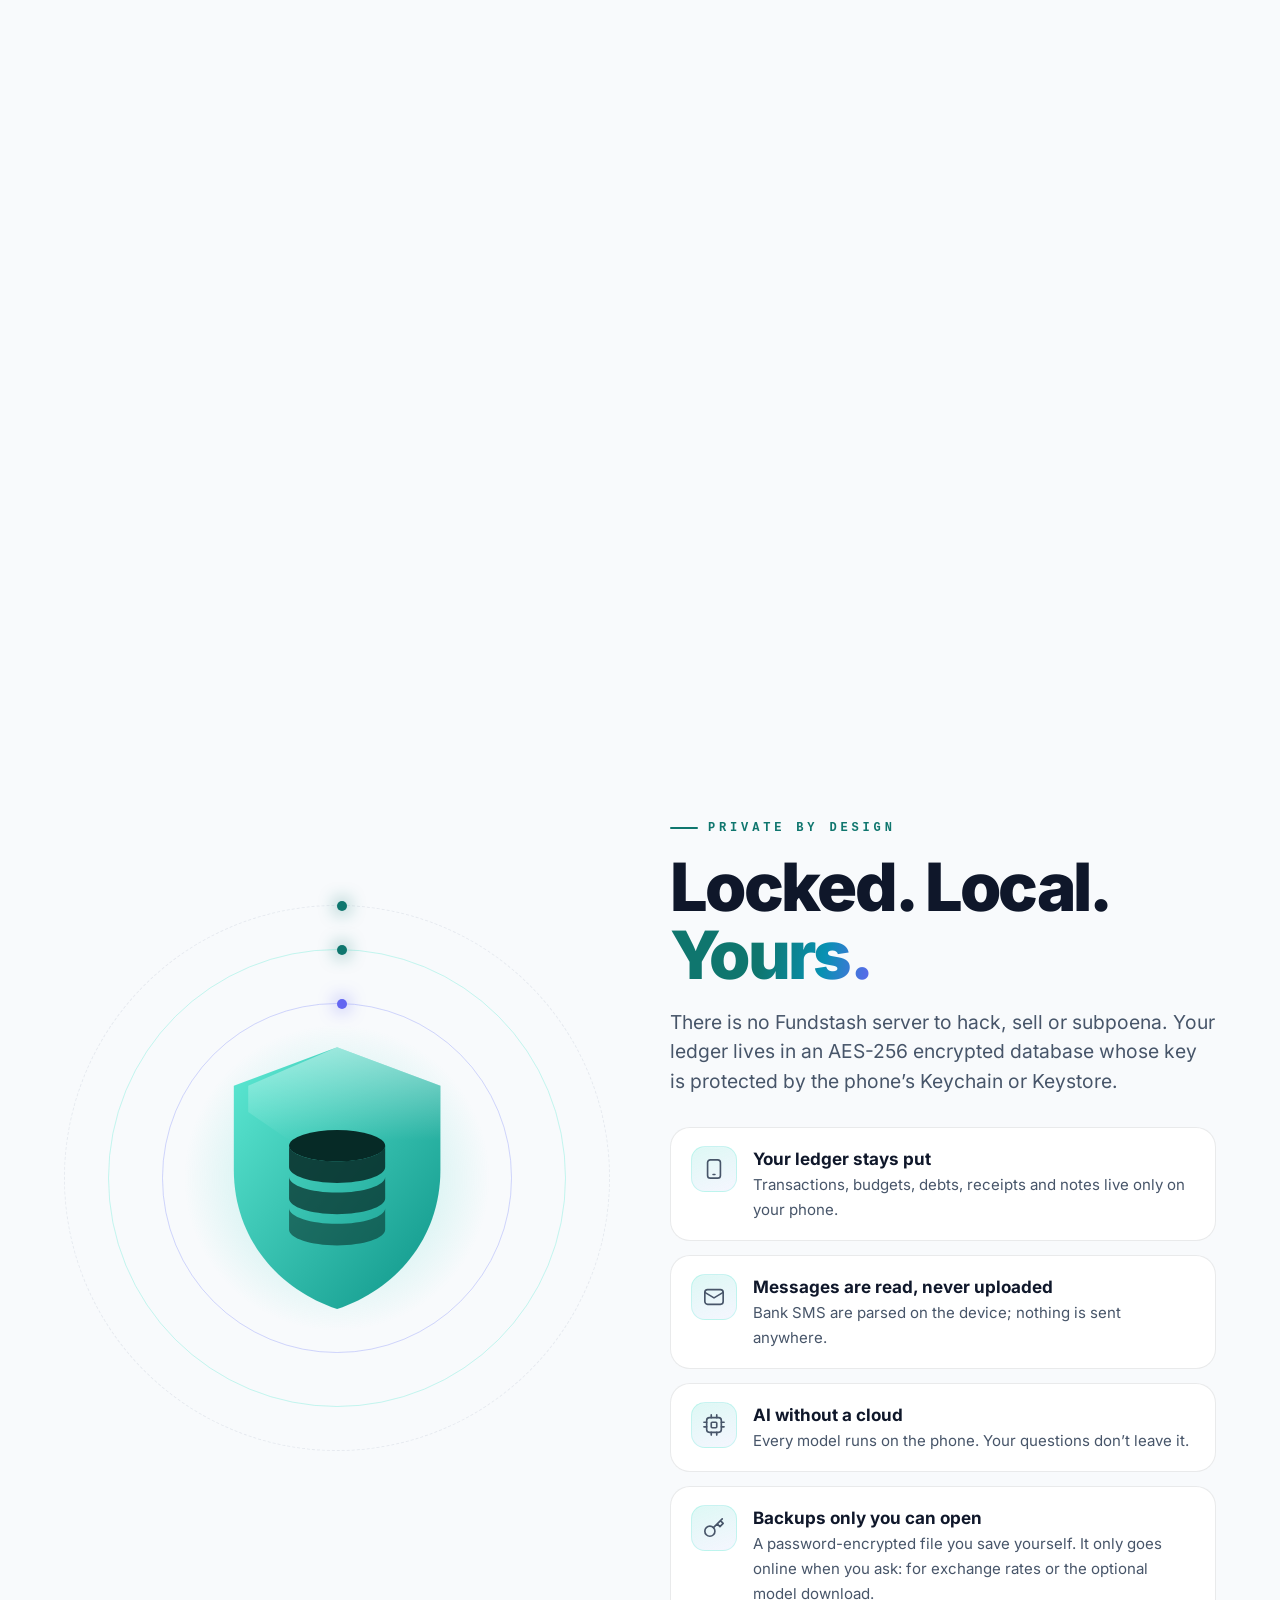
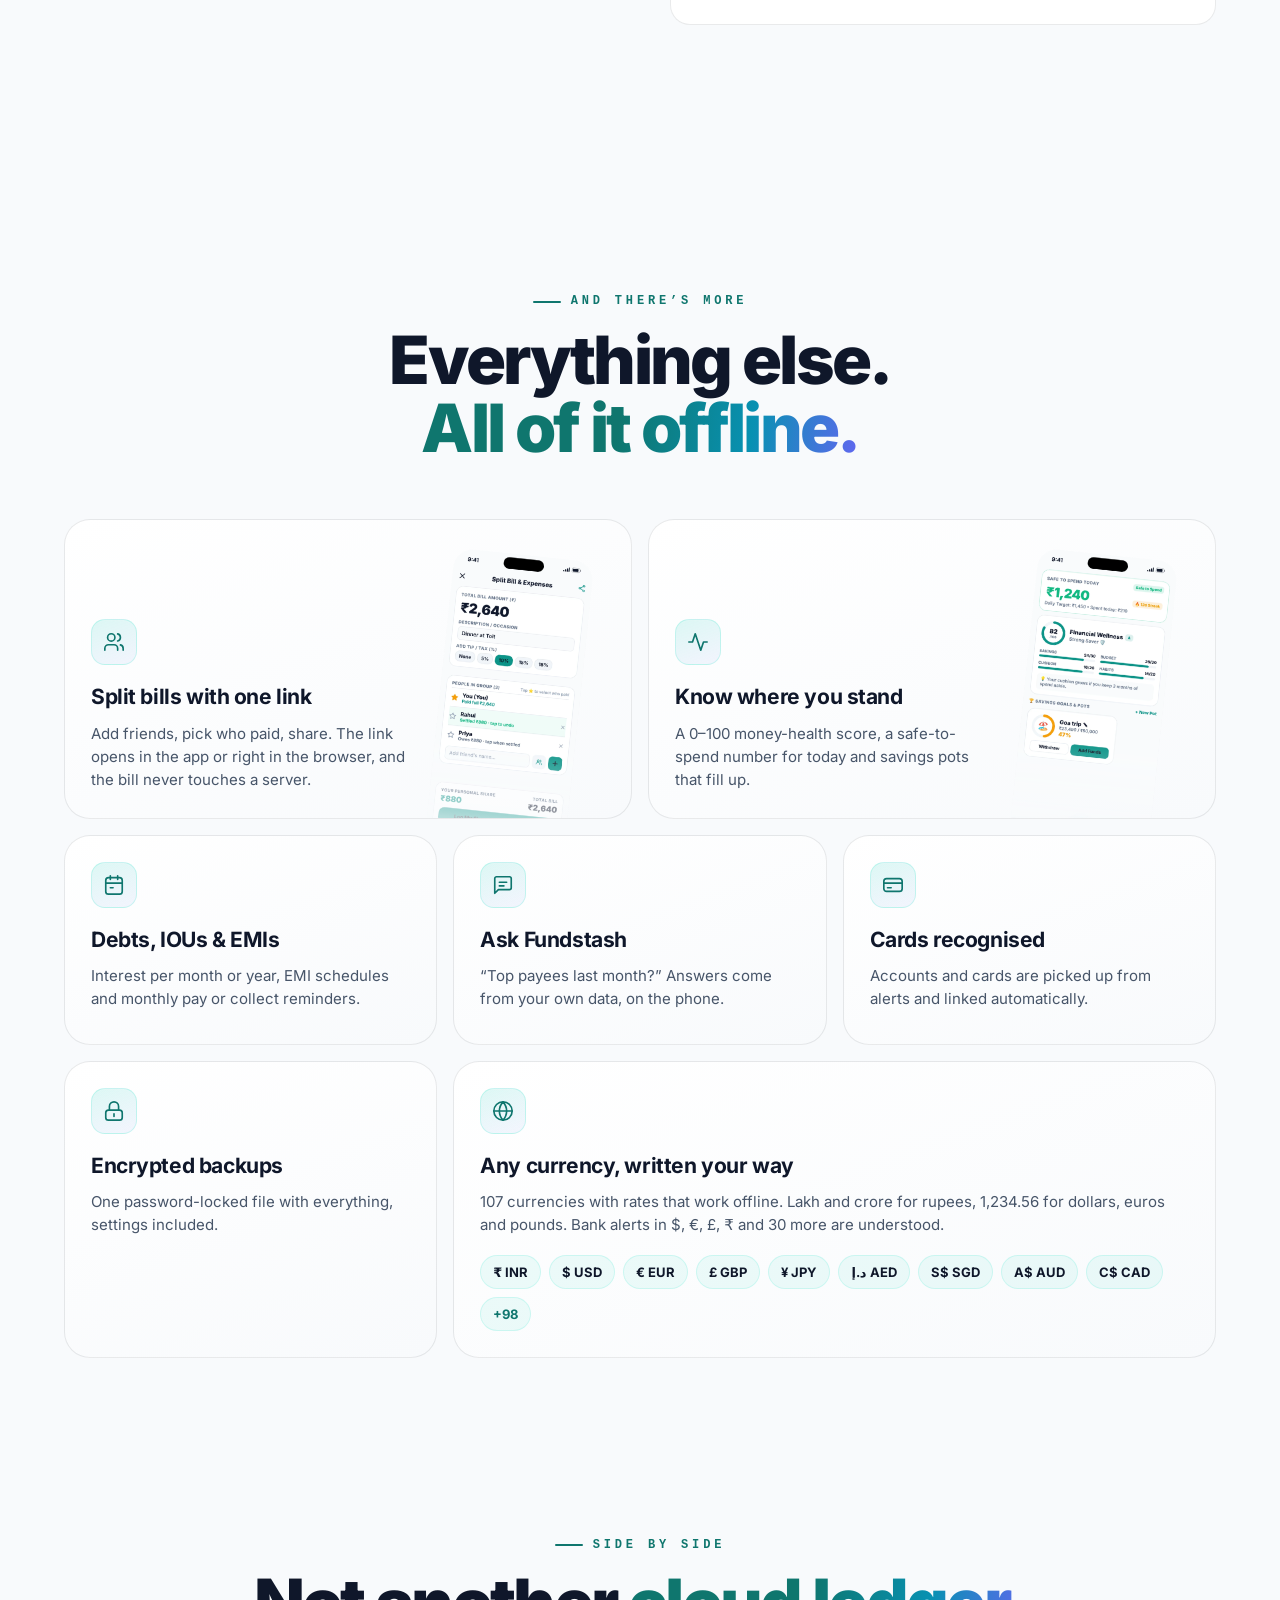
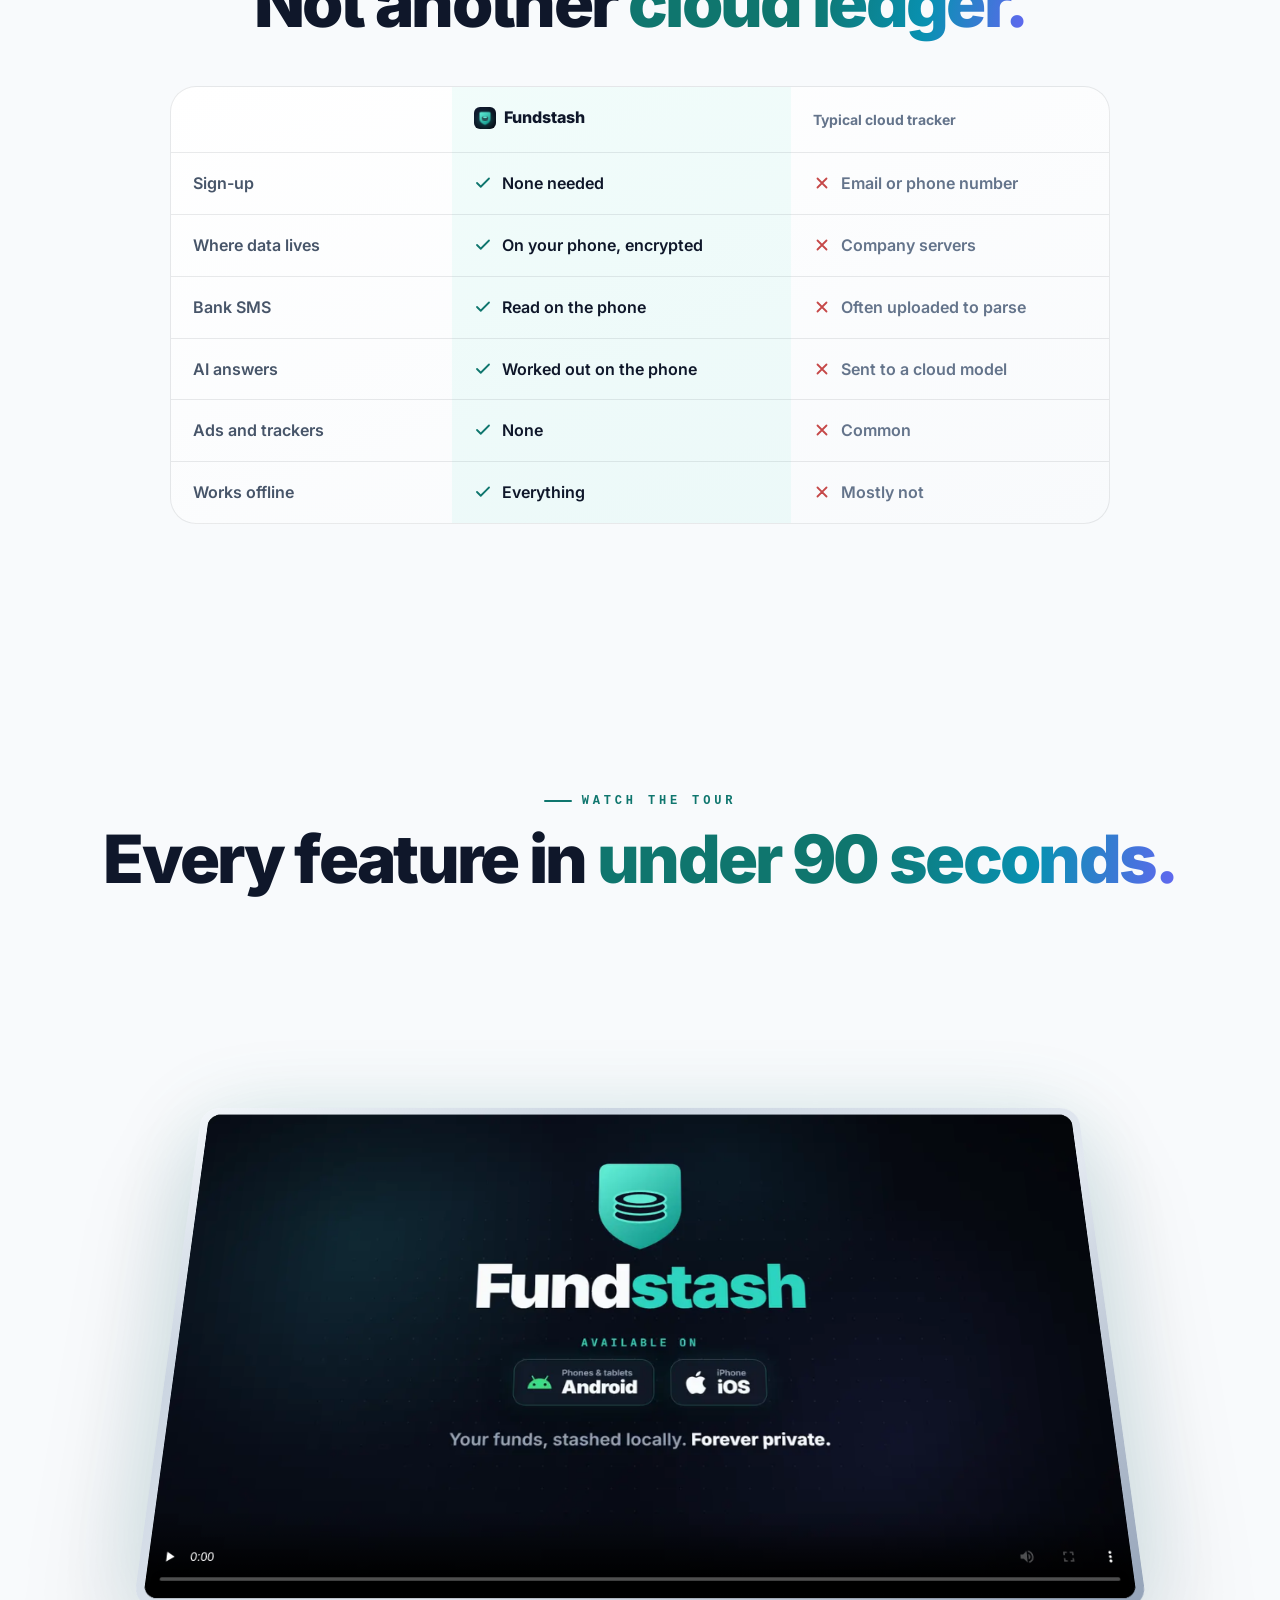
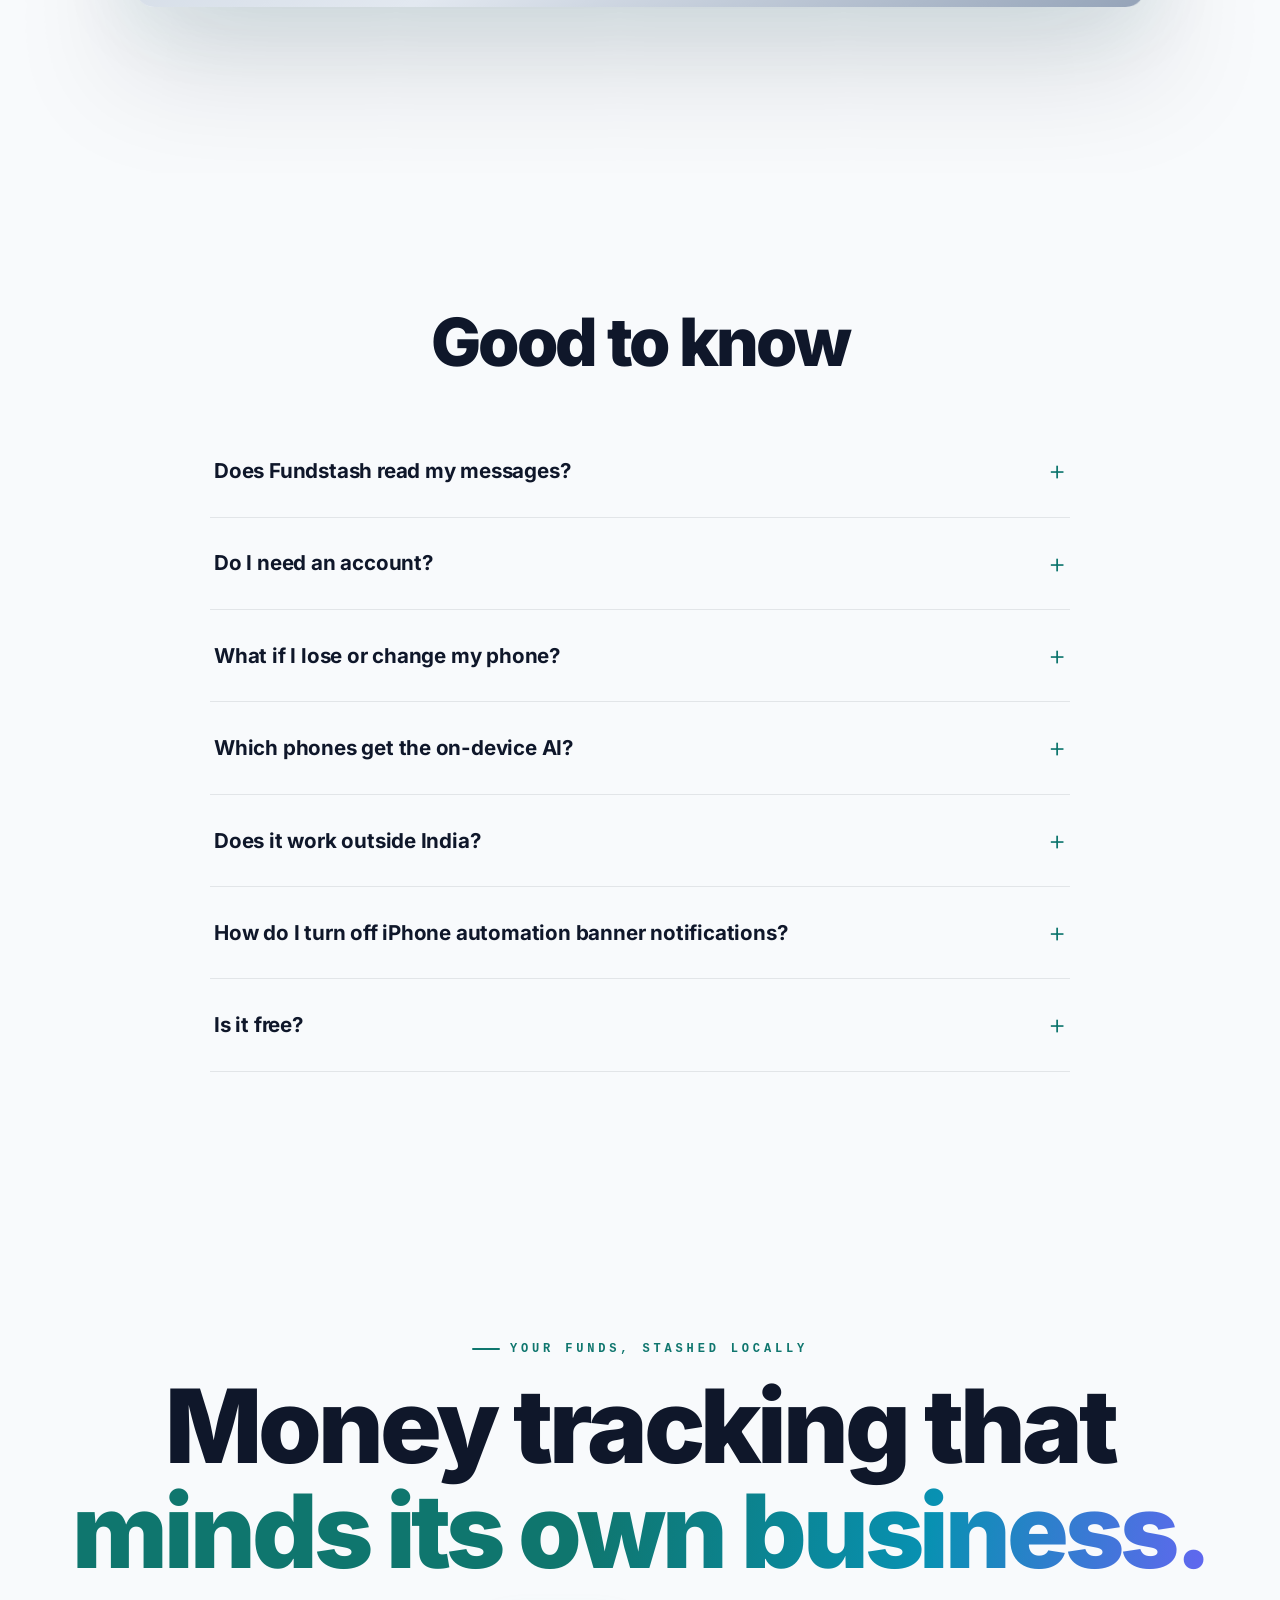
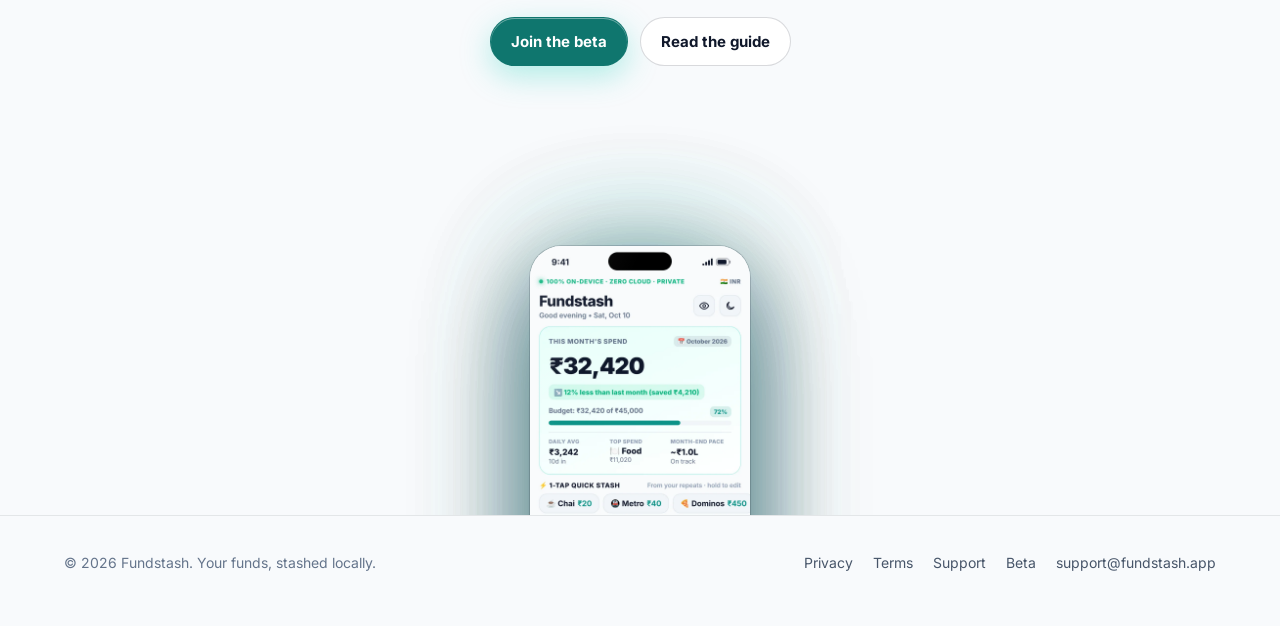
==== commit 2ff74f37: "Beta page for TestFlight and Google Play testing; store buttons lead to the beta until launch" ====
--- a/index.html
+++ b/index.html
@@ -104,13 +104,15 @@
           </h1>
           <p class="lead" data-hero>Bank SMS, receipts and a quick “chai 40” become a clean ledger, using AI that runs on the phone itself. No account, no cloud, no ads.</p>
           <div class="cta" id="get" data-hero>
-            <a class="store" href="mailto:hello@fundstash.app?subject=Tell%20me%20when%20Fundstash%20is%20on%20the%20App%20Store" aria-label="iPhone app coming soon to the App Store">
+            <!-- At launch: https://apps.apple.com/app/id6821556162 -->
+            <a class="store" href="https://testflight.apple.com/join/BGxNwwqb" aria-label="Join the iPhone beta on TestFlight">
               <svg viewBox="0 0 24 24" fill="currentColor" aria-hidden="true"><path d="M16.37 12.6c-.02-2.27 1.86-3.36 1.94-3.41-1.06-1.55-2.7-1.76-3.28-1.78-1.4-.14-2.73.82-3.44.82-.71 0-1.8-.8-2.96-.78-1.52.02-2.93.89-3.71 2.25-1.58 2.74-.4 6.8 1.14 9.02.75 1.09 1.65 2.31 2.82 2.27 1.13-.05 1.56-.73 2.93-.73 1.36 0 1.75.73 2.95.71 1.22-.02 1.99-1.11 2.73-2.2.86-1.26 1.21-2.48 1.23-2.55-.03-.01-2.36-.9-2.35-3.62zM14.12 5.94c.62-.76 1.04-1.8.93-2.85-.9.04-1.98.6-2.62 1.35-.58.66-1.08 1.73-.94 2.75 1 .08 2.02-.51 2.63-1.25z"/></svg>
-              <span><small>Coming soon to the</small><strong>App Store</strong></span>
+              <span><small>Join the beta on</small><strong>TestFlight</strong></span>
             </a>
-            <a class="store" href="mailto:hello@fundstash.app?subject=Tell%20me%20when%20Fundstash%20is%20on%20Google%20Play" aria-label="Android app coming soon to Google Play">
+            <!-- At launch: https://play.google.com/store/apps/details?id=com.fundstash.app -->
+            <a class="store" href="/beta/#android" aria-label="Join the Android beta on Google Play">
               <svg viewBox="0 0 24 24" aria-hidden="true"><path fill="#2dd4bf" d="M3.6 2.3 13.4 12l-9.8 9.7c-.4-.2-.6-.6-.6-1.1V3.4c0-.5.2-.9.6-1.1z"/><path fill="#5eead4" d="m16.8 8.6-3.4 3.4-9.8-9.7c.2-.1.5-.2.8-.1l12.4 6.4z"/><path fill="#0d9488" d="M16.8 15.4 4.4 21.8c-.3.1-.6 0-.8-.1l9.8-9.7 3.4 3.4z"/><path fill="#99f6e4" d="m20.4 12-3.6 3.4-3.4-3.4 3.4-3.4 3 1.6c1 .5 1 1.3.6 1.8z"/></svg>
-              <span><small>Coming soon on</small><strong>Google Play</strong></span>
+              <span><small>Join the beta on</small><strong>Google Play</strong></span>
             </a>
           </div>
           <div class="pills" data-hero>
@@ -304,7 +306,7 @@
           <details data-reveal><summary>Does Fundstash read my messages?</summary><p>On Android, with your permission, it reads SMS on the phone to find completed debits and credits. Promotions, OTPs and personal chats are ignored and nothing is uploaded. iPhone apps cannot read messages, so a one-time Shortcuts automation hands bank texts to Fundstash.</p></details>
           <details data-reveal><summary>Do I need an account?</summary><p>No. There is no sign-up and no login. Everything is stored in an encrypted database on your phone.</p></details>
           <details data-reveal><summary>What if I lose or change my phone?</summary><p>Export an encrypted backup from Settings. It contains everything, including your settings, and only opens with your password. Restore it on the new phone.</p></details>
-          <details data-reveal><summary>Which phones get the on-device AI?</summary><p>iPhones with Apple Intelligence and Android phones with Gemini Nano use the built-in model. Any other phone can download a small open model (about 400 MB) once. The app works fully without AI too.</p></details>
+          <details data-reveal><summary>Which phones get the on-device AI?</summary><p>iPhones with Apple Intelligence and Android phones with Gemini Nano use the built-in model. Any other phone can download a small open model once (about 145 MB or 400 MB). The app works fully without AI too.</p></details>
           <details data-reveal><summary>Does it work outside India?</summary><p>Yes. Pick any of 107 currencies as your base and record spending in any of them; exchange rates work offline and refresh only when you ask. Bank-alert import reads amounts in dollars, euros, pounds, rupees and 30 more currencies, and is most thoroughly tuned for Indian banks today. Receipts, voice entry, budgets and the assistant work in any currency.</p></details>
           <details data-reveal><summary>How do I turn off iPhone automation banner notifications?</summary><p>iOS displays a banner notification whenever a background Shortcuts automation triggers. To run it completely silently without banners, go to <strong>Settings → Screen Time → See All App &amp; Website Activity</strong>, scroll down to the <strong>Notifications</strong> section, tap <strong>Shortcuts</strong>, and turn off <strong>Allow Notifications</strong>. For step-by-step instructions, see our <a href="/support/#hide-shortcuts-notifications">support guide</a> or read <a href="https://www.wikihow.com/Turn-Off-Shortcut-Notifications" target="_blank" rel="noopener">wikiHow's illustrated walkthrough</a> for additional options.</p></details>
           <details data-reveal><summary>Is it free?</summary><p>Yes, free for personal use. There are no ads and your data is never sold, because we never receive it.</p></details>
@@ -318,7 +320,7 @@
         <div class="eyebrow" data-reveal>Your funds, stashed locally</div>
         <h2 data-reveal>Money tracking that<br><span class="grad">minds its own business.</span></h2>
         <div class="cta" data-reveal>
-          <a class="btn btn-primary" href="mailto:hello@fundstash.app?subject=Tell%20me%20when%20Fundstash%20launches">Tell me when it launches</a>
+          <a class="btn btn-primary" href="/beta/">Join the beta</a>
           <a class="btn btn-ghost" href="/support/">Read the guide</a>
         </div>
         <div class="fan" id="fan" aria-hidden="true">
@@ -339,6 +341,7 @@
         <a href="/privacy/">Privacy</a>
         <a href="/terms/">Terms</a>
         <a href="/support/">Support</a>
+        <a href="/beta/">Beta</a>
         <a href="mailto:support@fundstash.app">support@fundstash.app</a>
       </nav>
     </div>
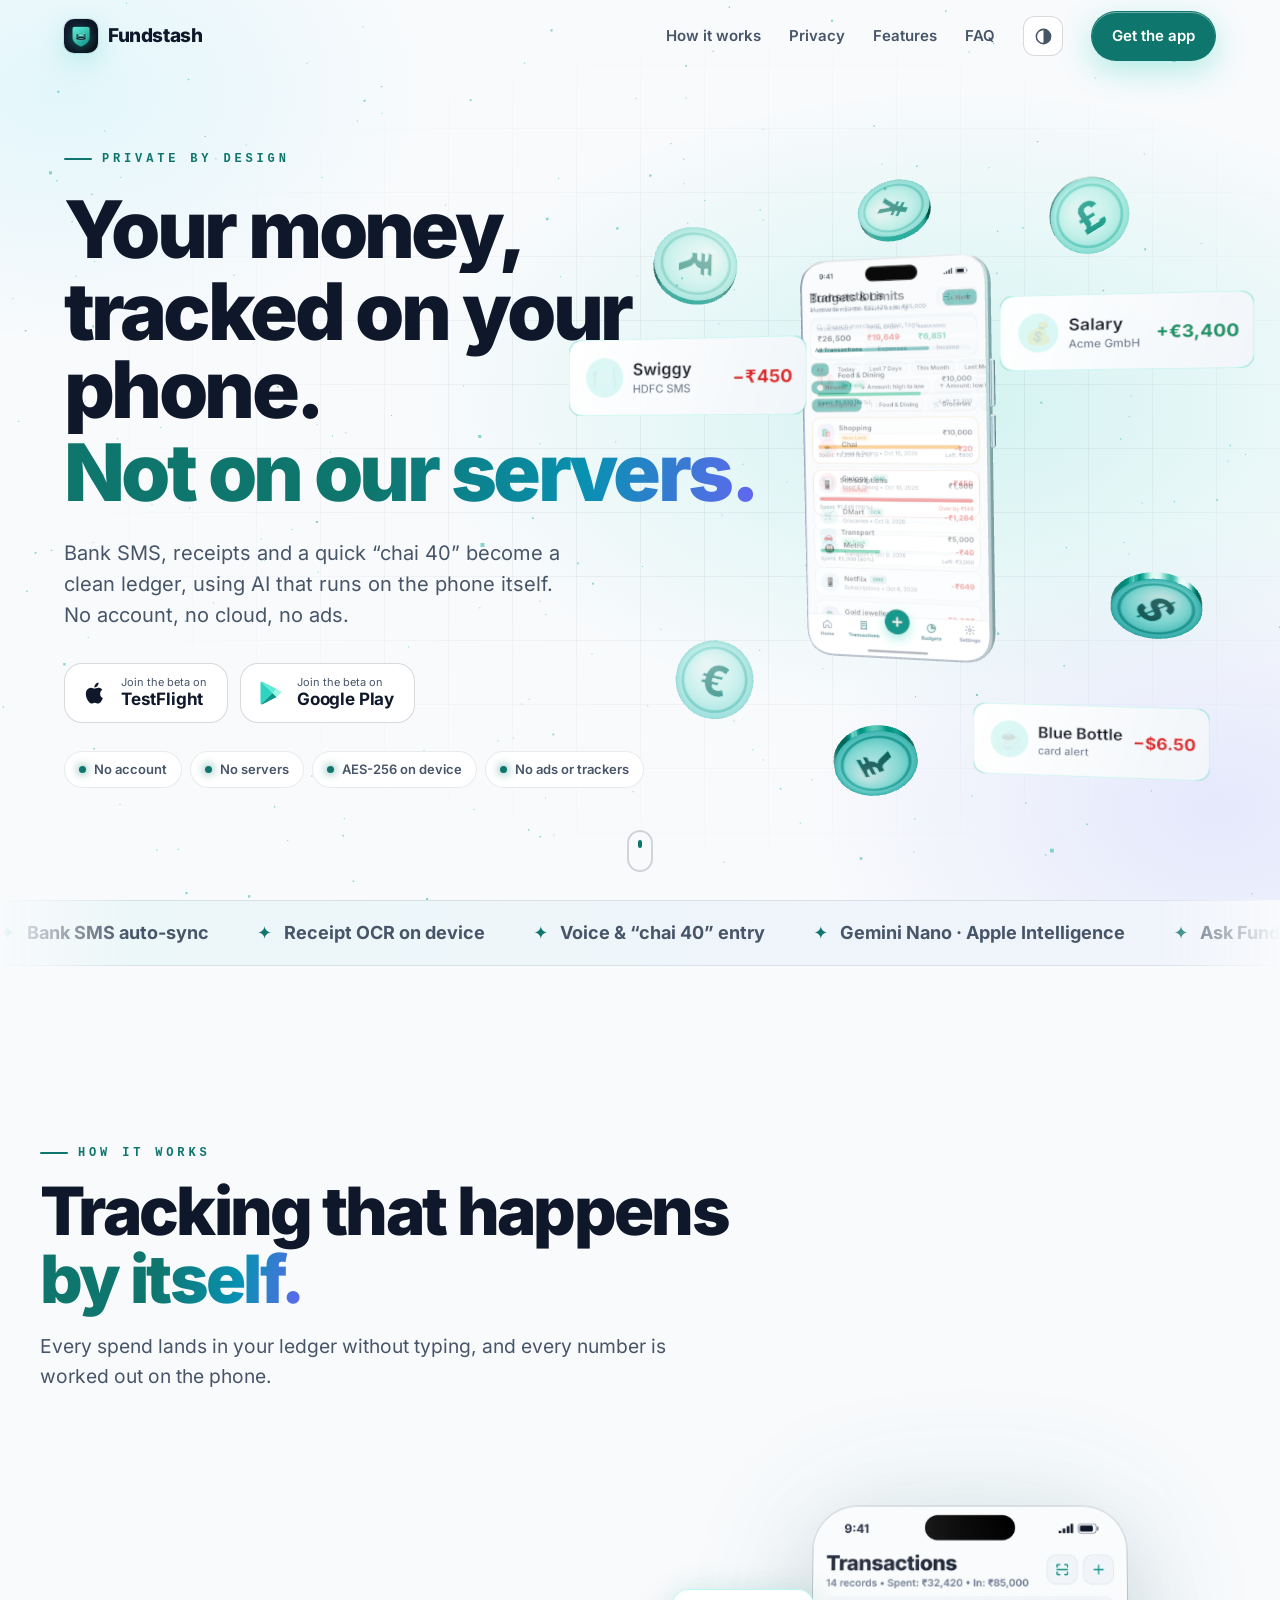
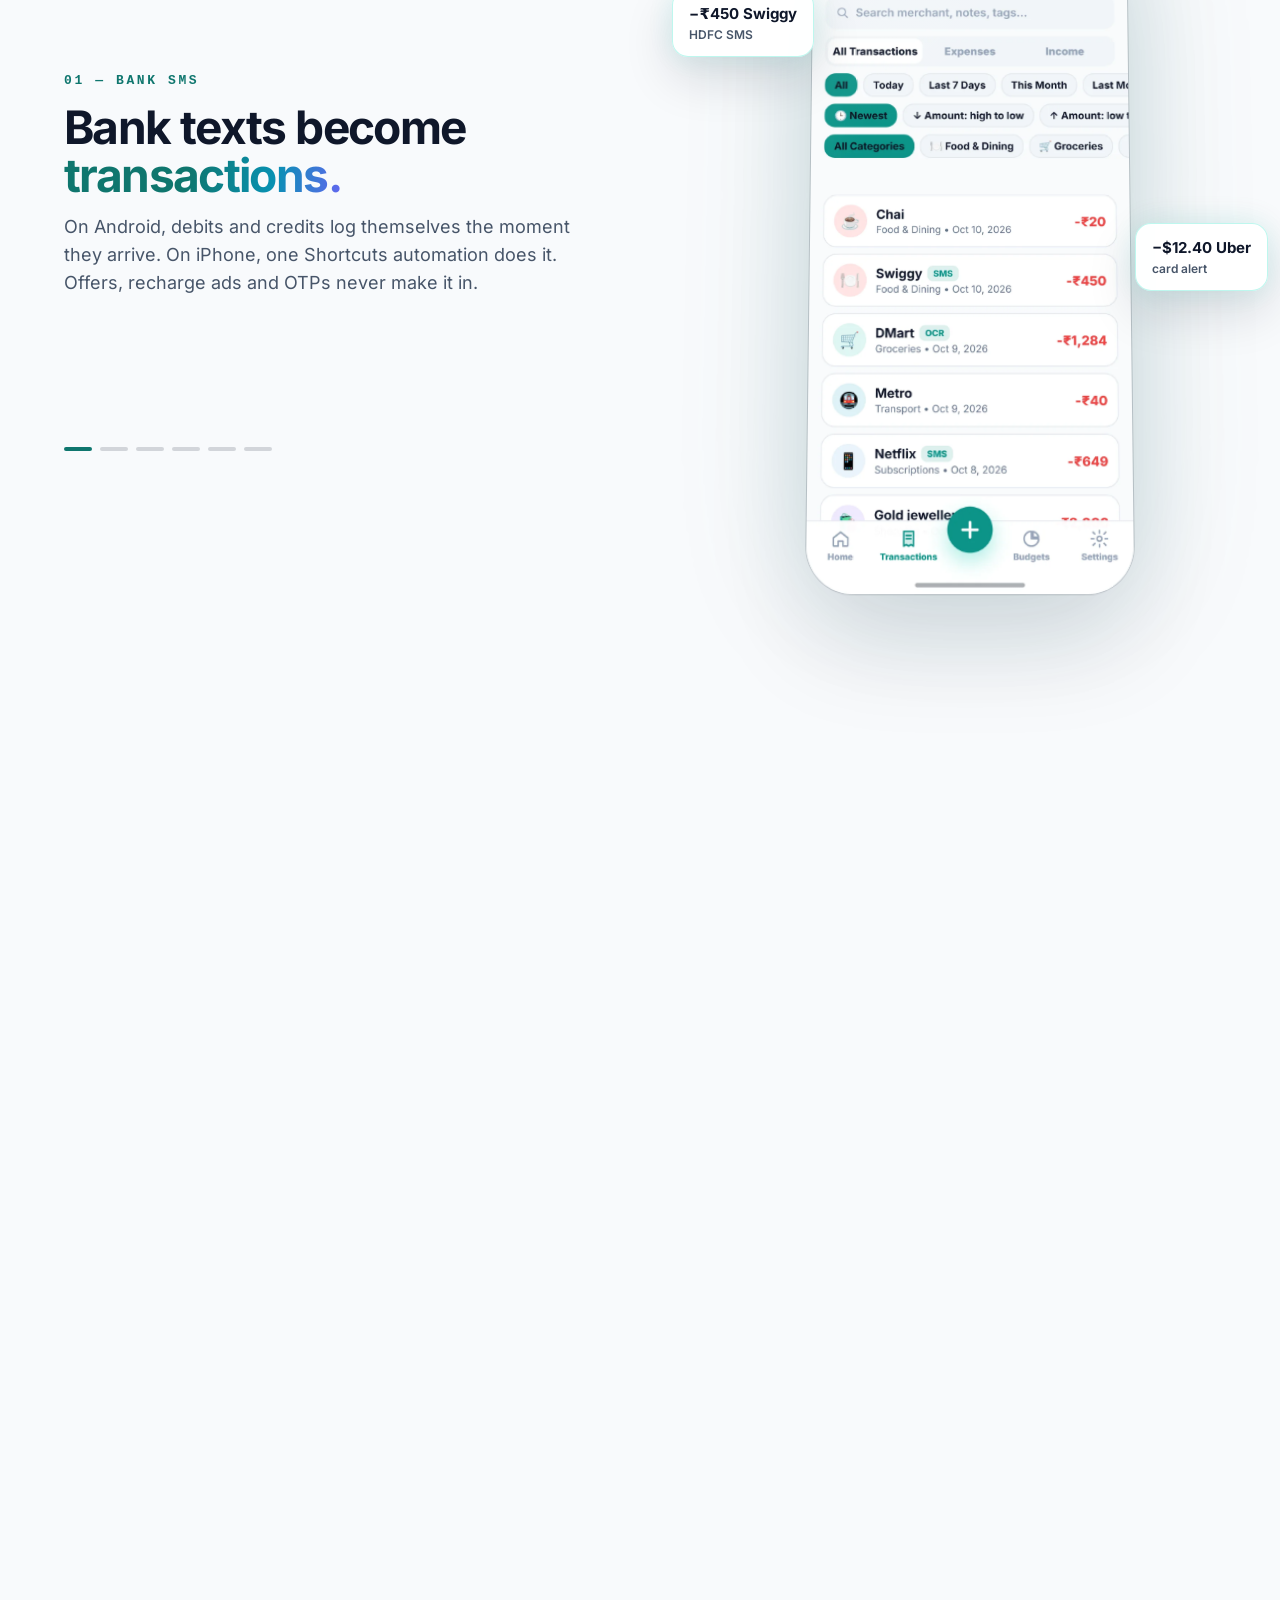
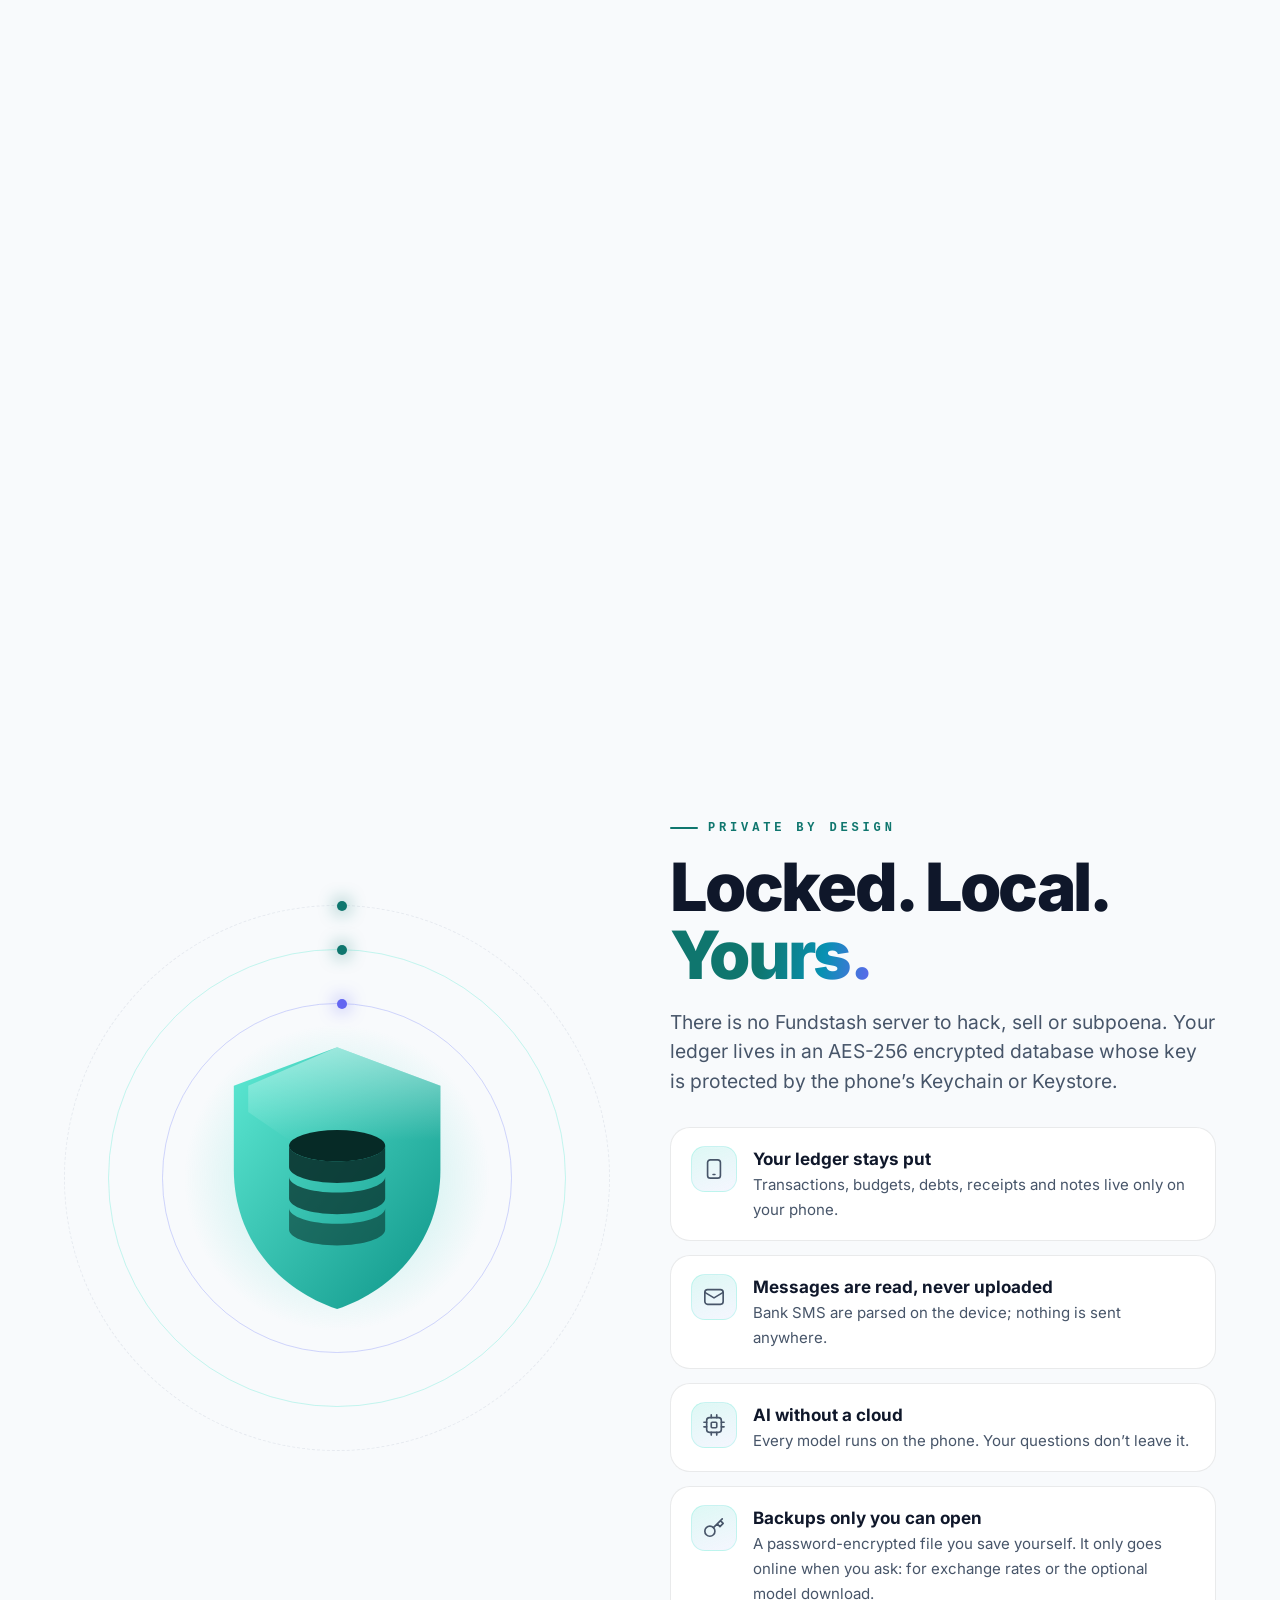
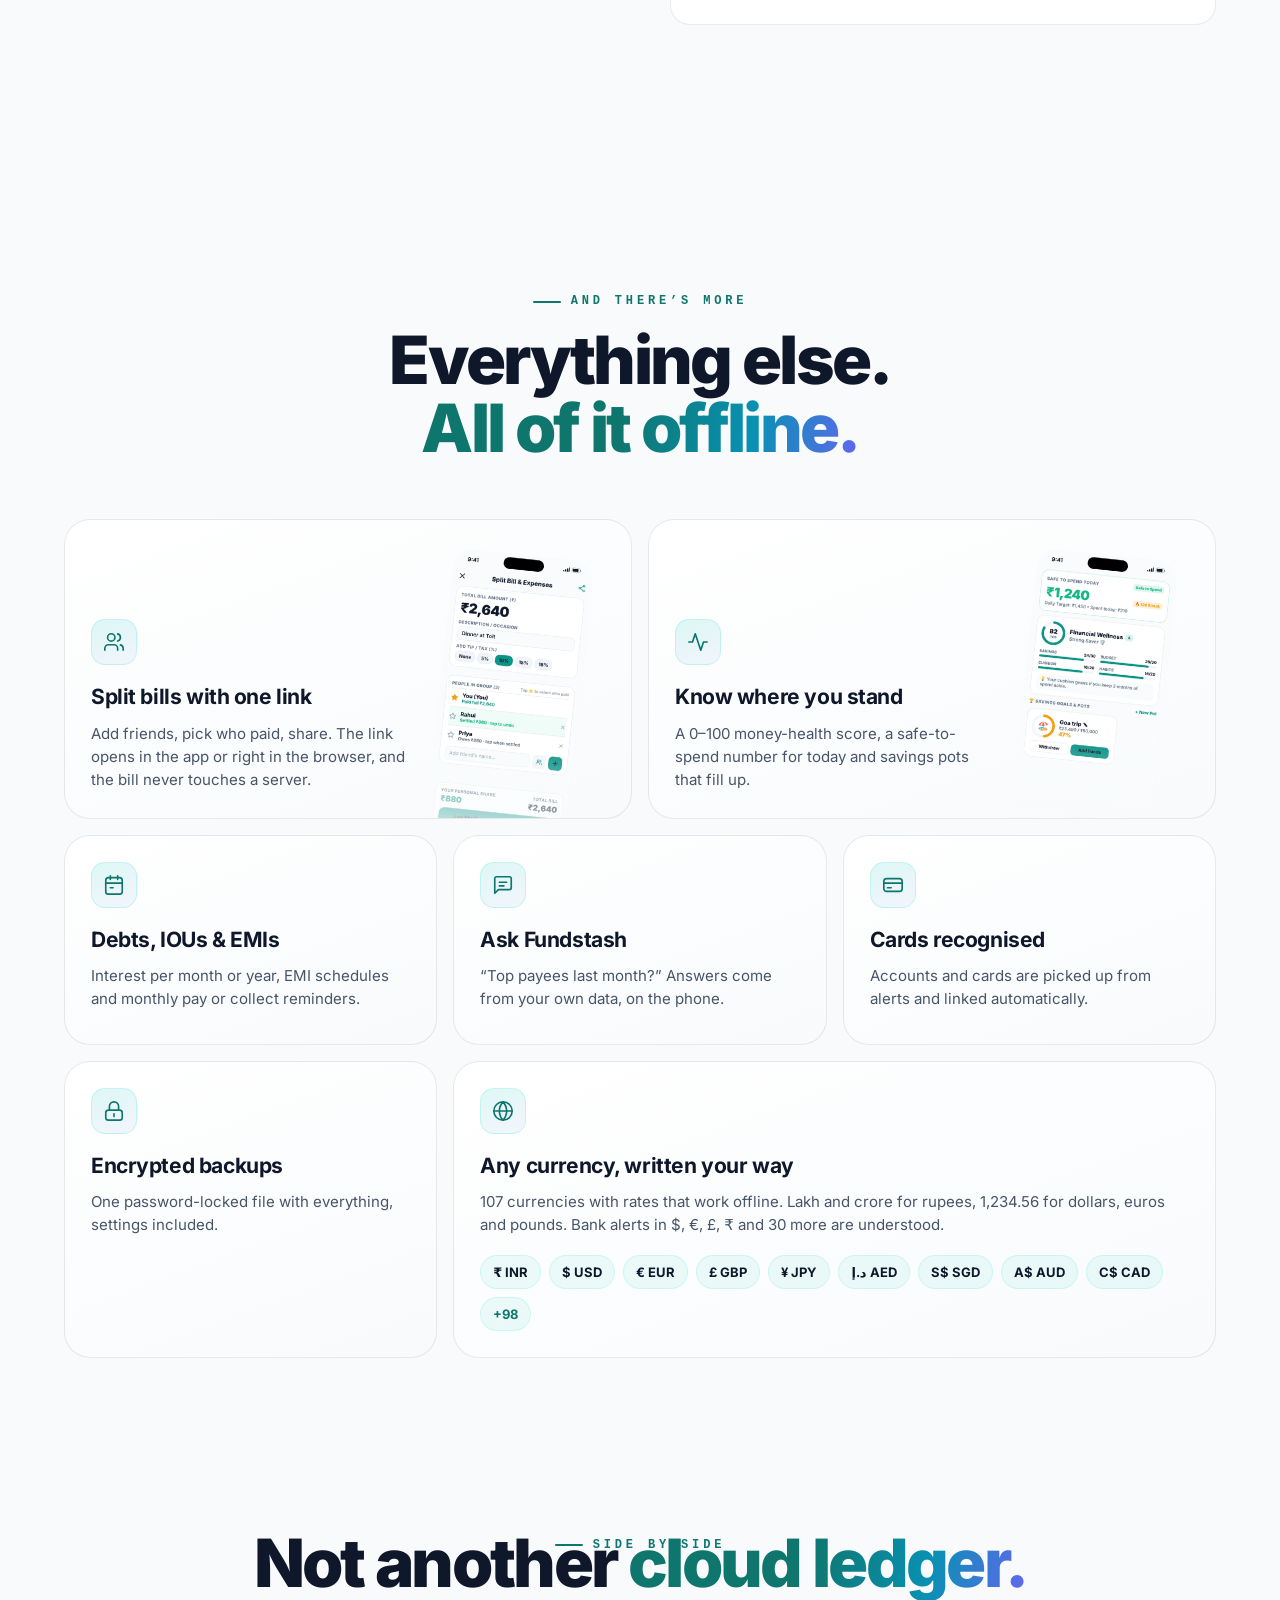
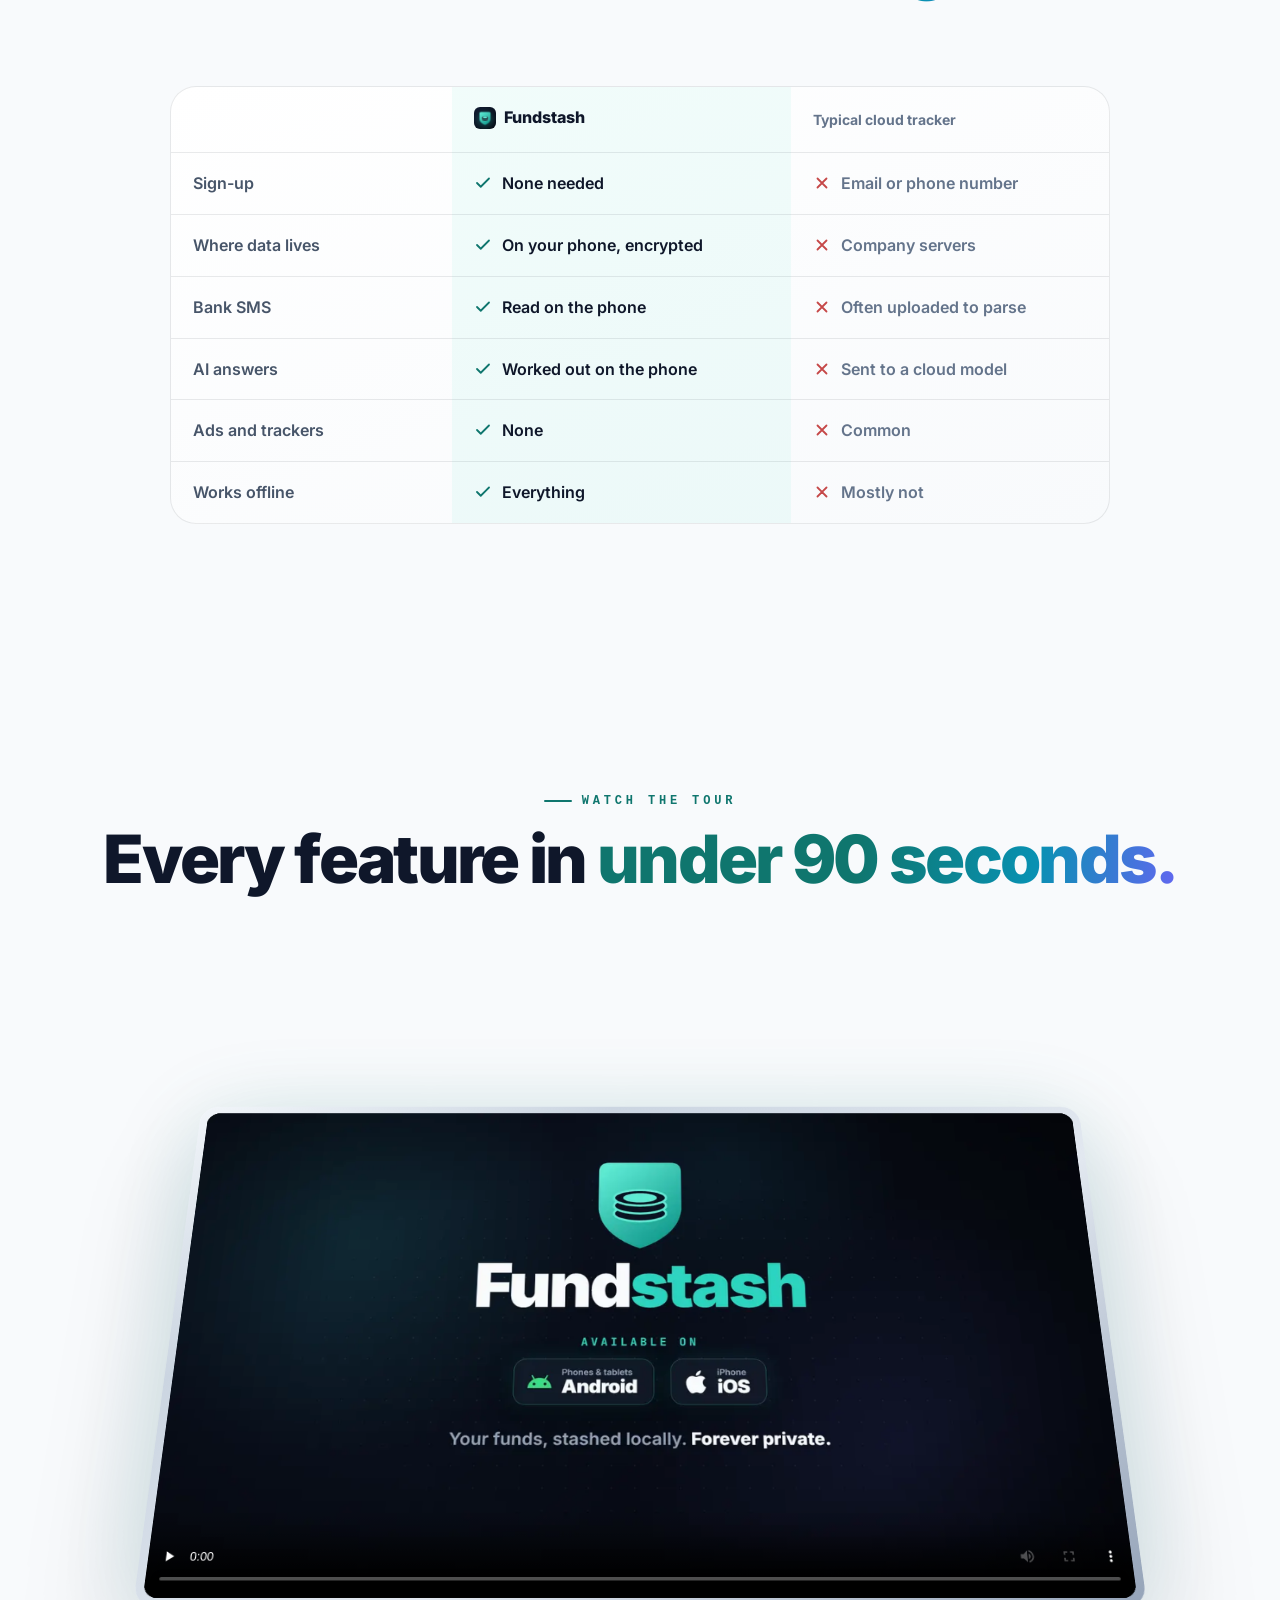
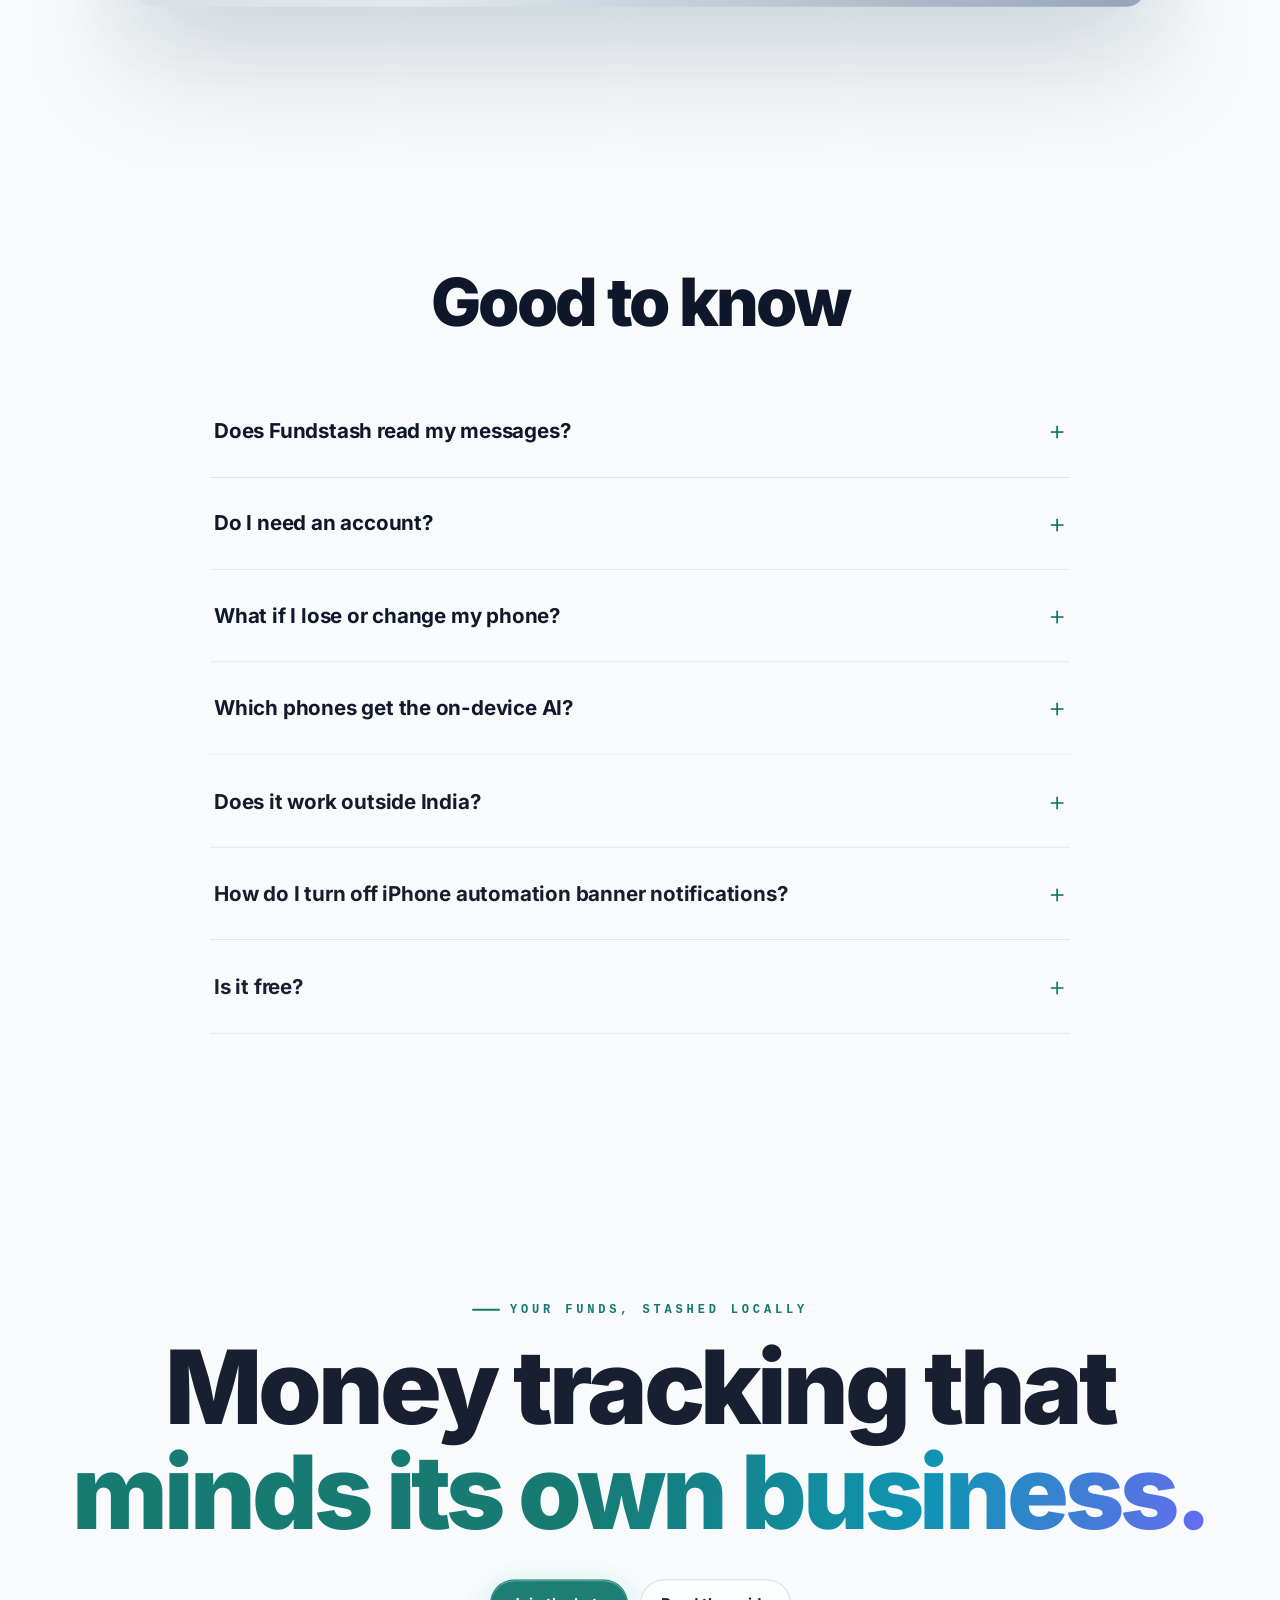
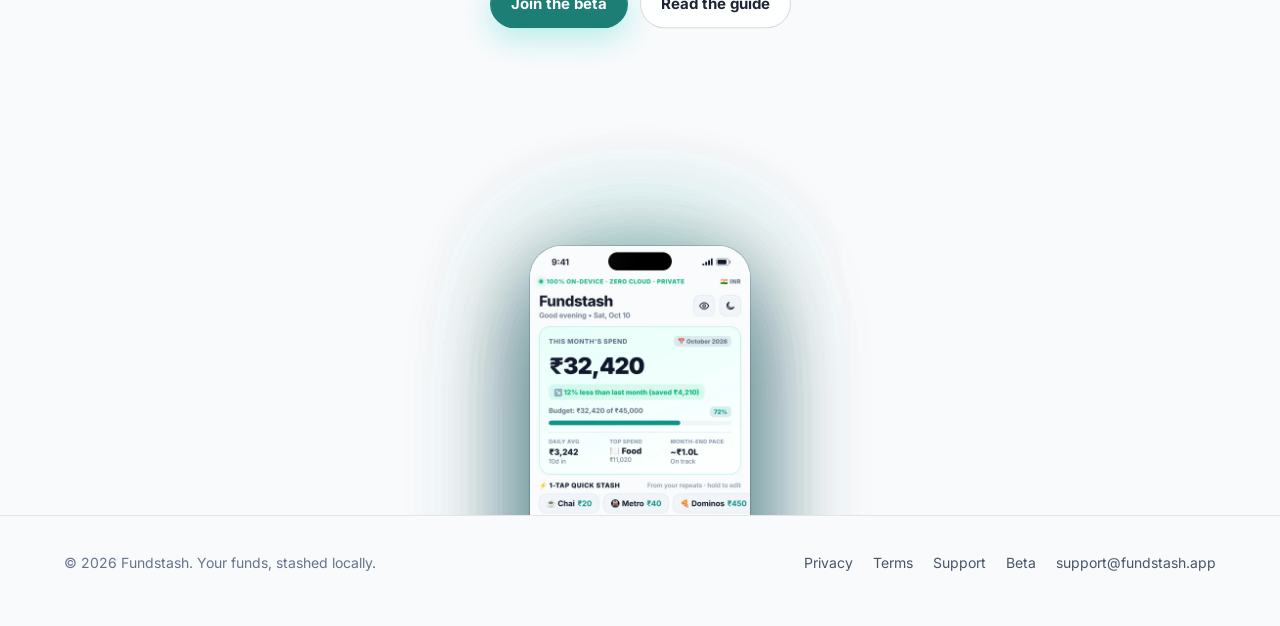
==== commit 03d16417: "README and home page: privacy line and model chip match the policy" ====
--- a/index.html
+++ b/index.html
@@ -159,7 +159,7 @@
               <h3>Just <span class="grad">say it.</span></h3>
               <p>“Chai 40 yesterday”, “salary 85k from Acme”. Amount, payee, category and date fill themselves.</p>
             </article>
-            <article class="step" data-screen="ai" data-chips='["Gemini Nano|or Apple Intelligence","Qwen3 · 400 MB|download once","0 bytes|sent anywhere"]'>
+            <article class="step" data-screen="ai" data-chips='["Gemini Nano|or Apple Intelligence","SmolLM2 or Qwen3|download once","0 bytes|sent anywhere"]'>
               <div class="num">04 — ON-DEVICE AI</div>
               <h3>AI that never <span class="grad">leaves your phone.</span></h3>
               <p>It double-checks every imported message, sorts categories and answers “how much on Swiggy last month?”. Built-in AI where your phone has it, a small open model where it doesn’t.</p>
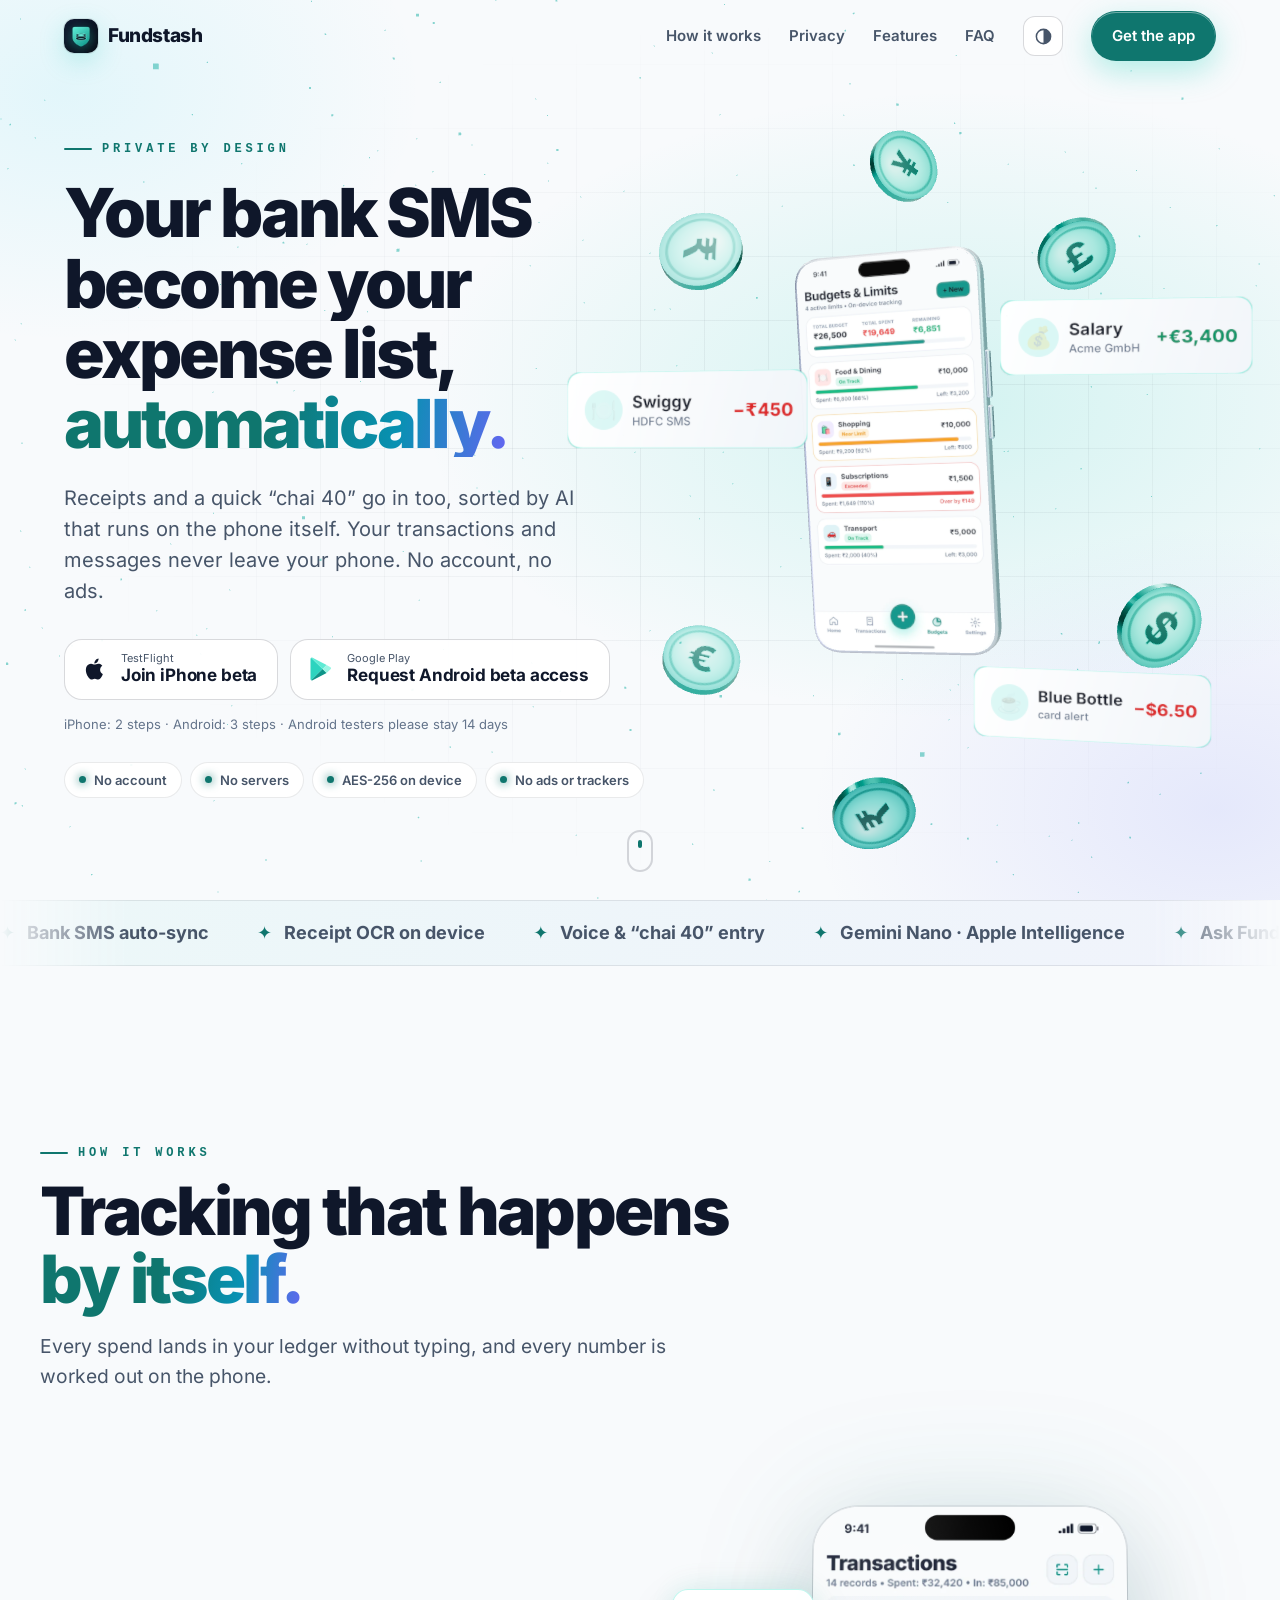
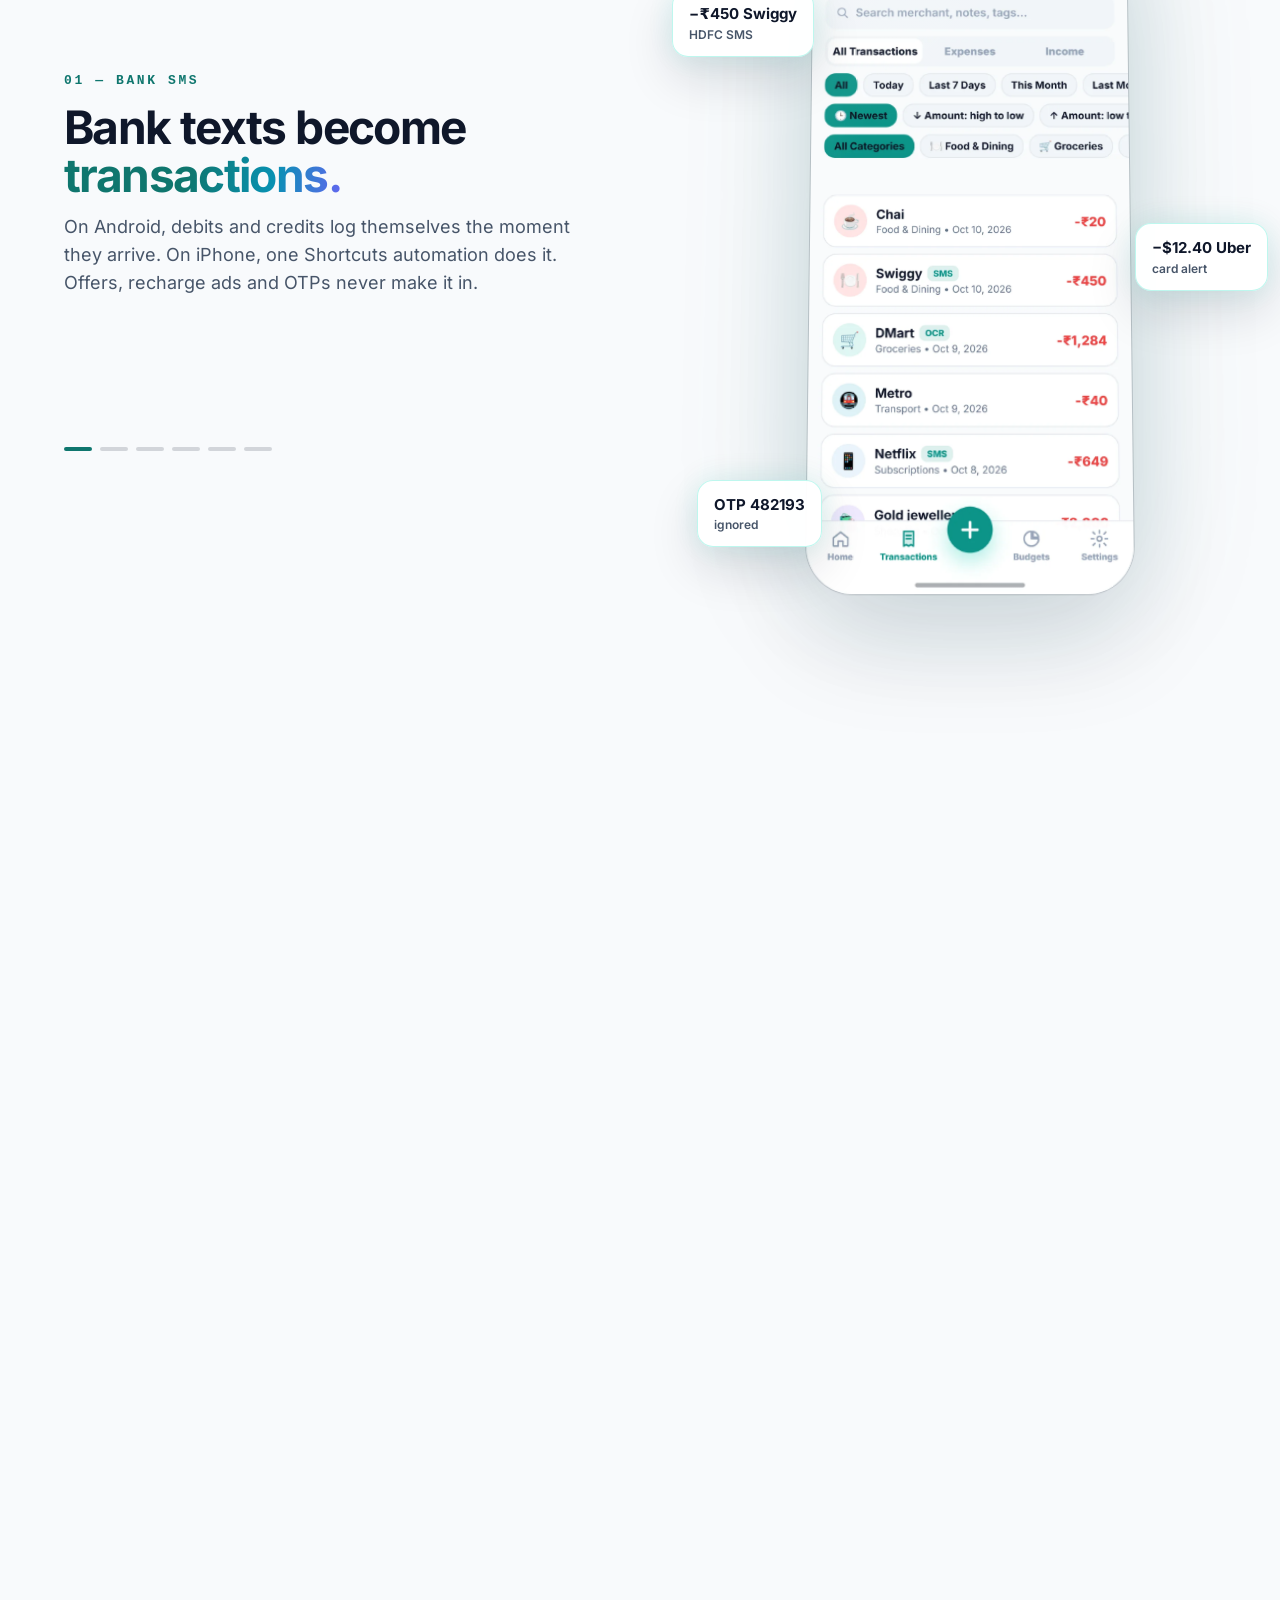
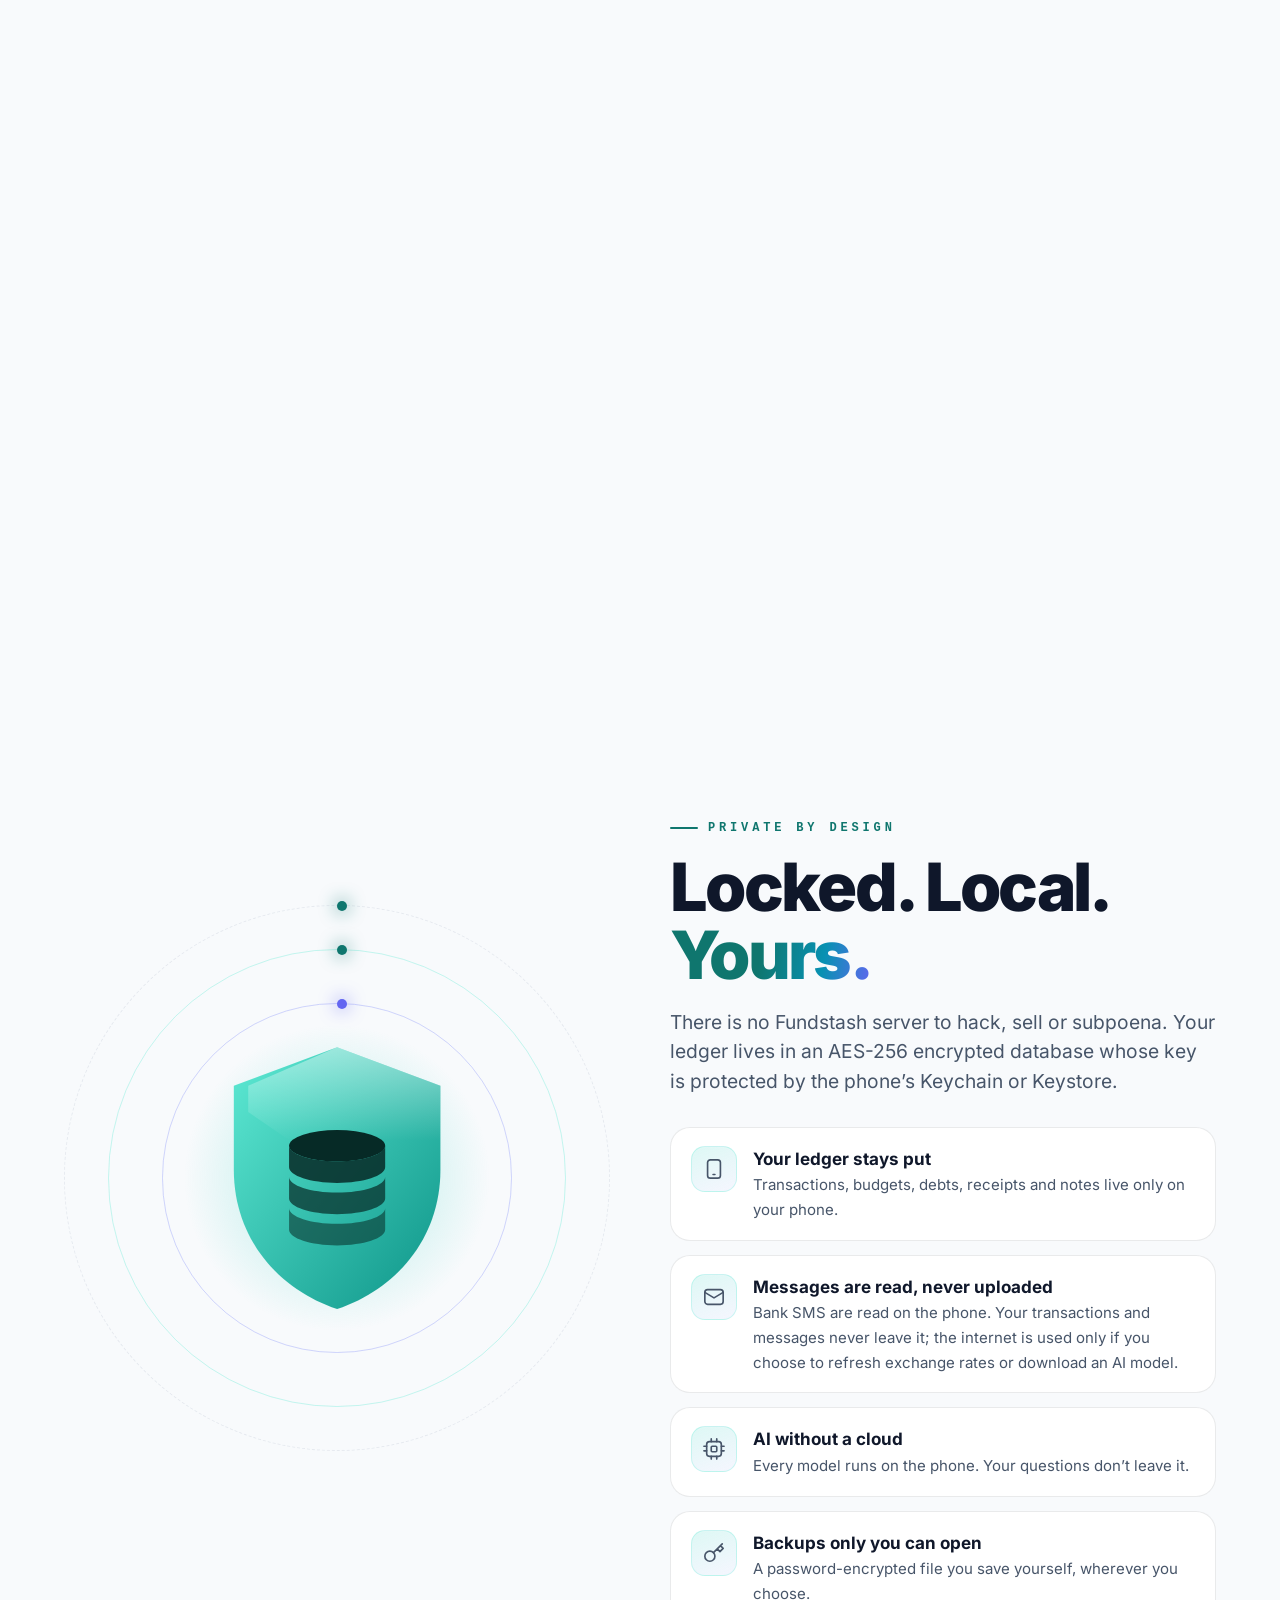
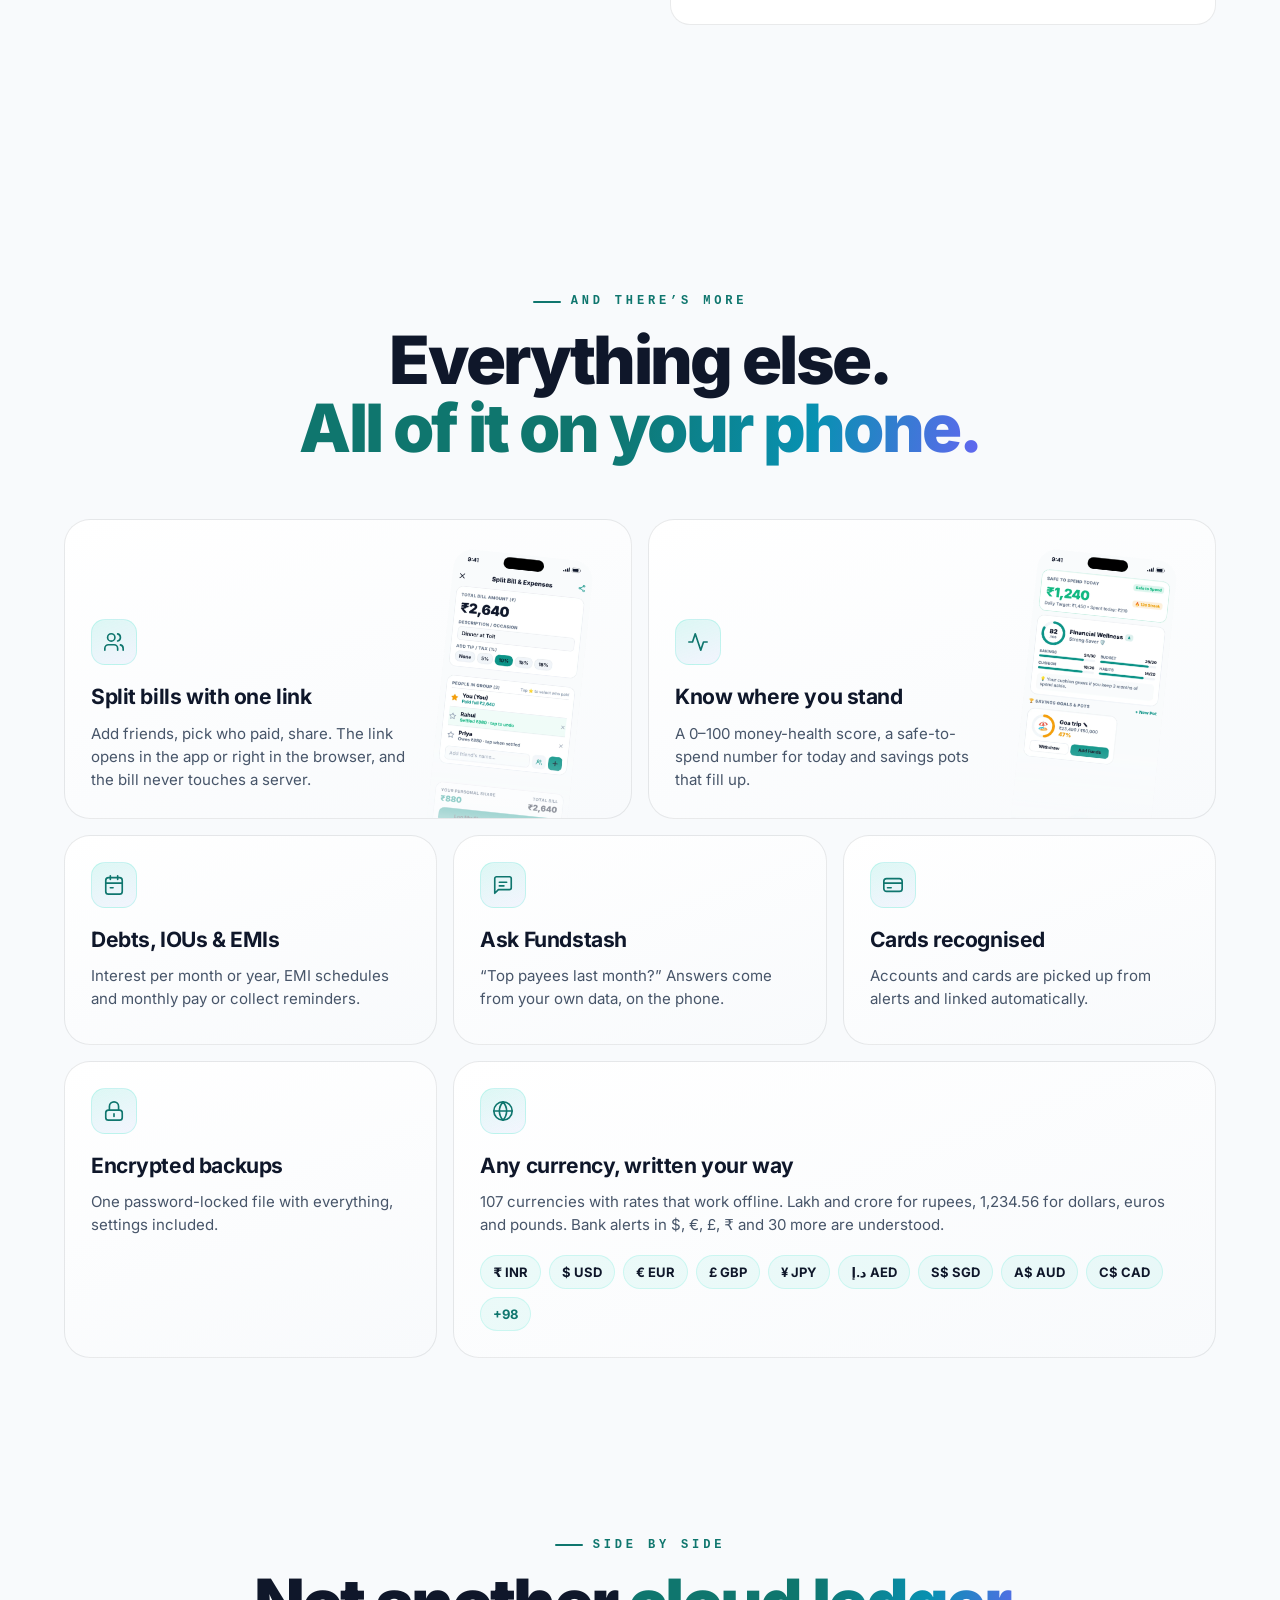
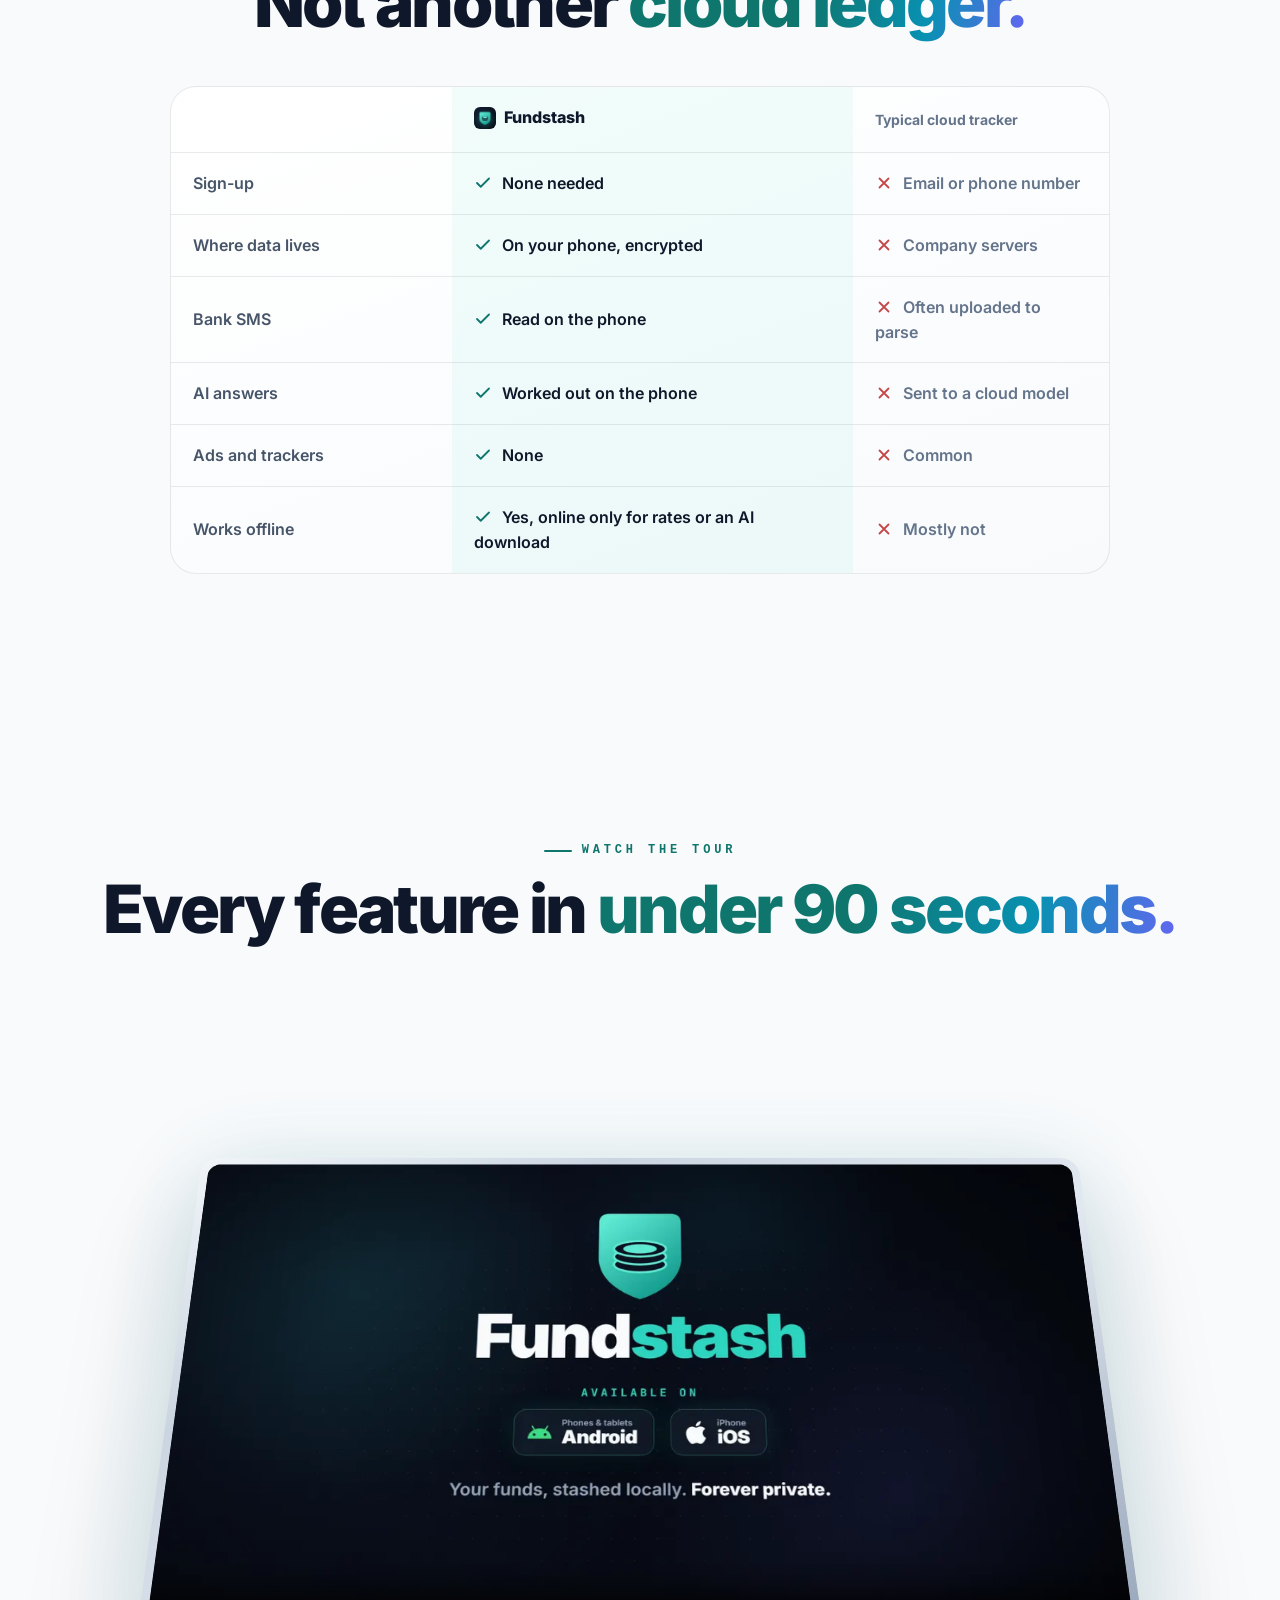
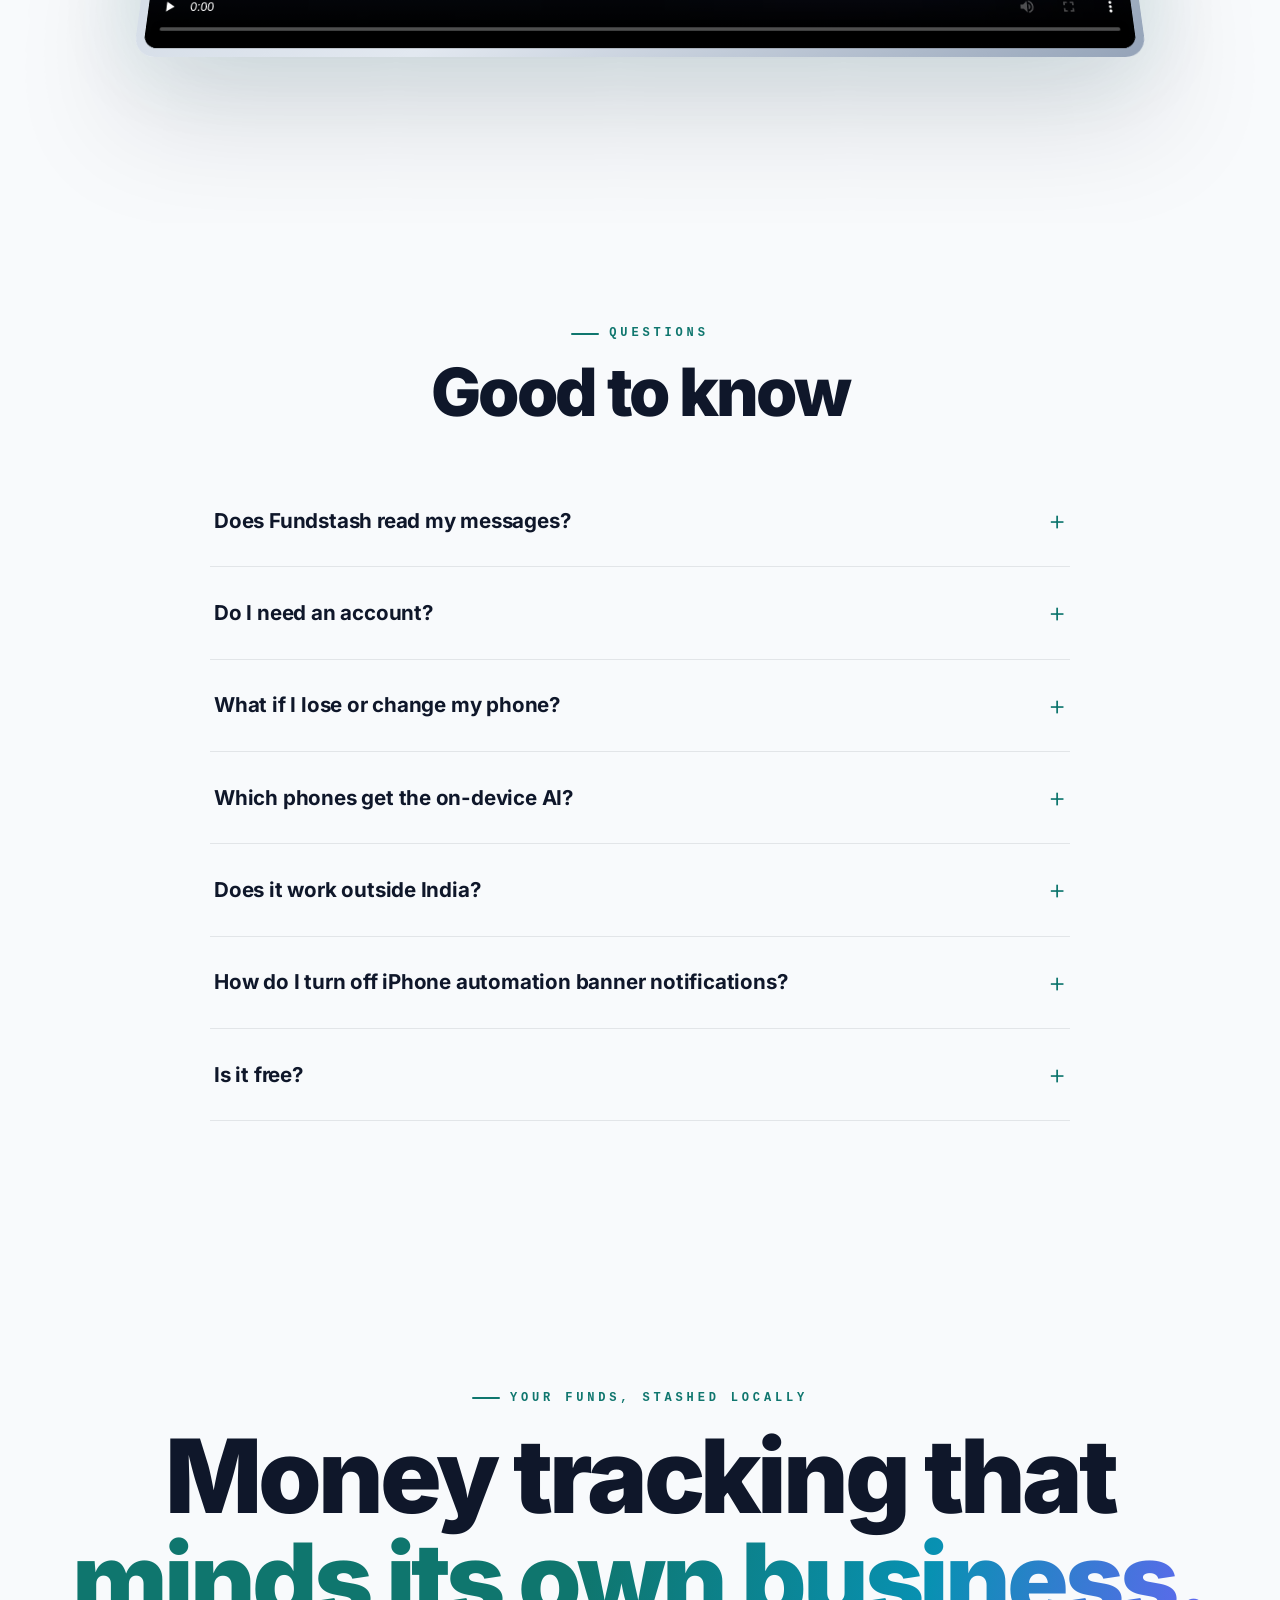
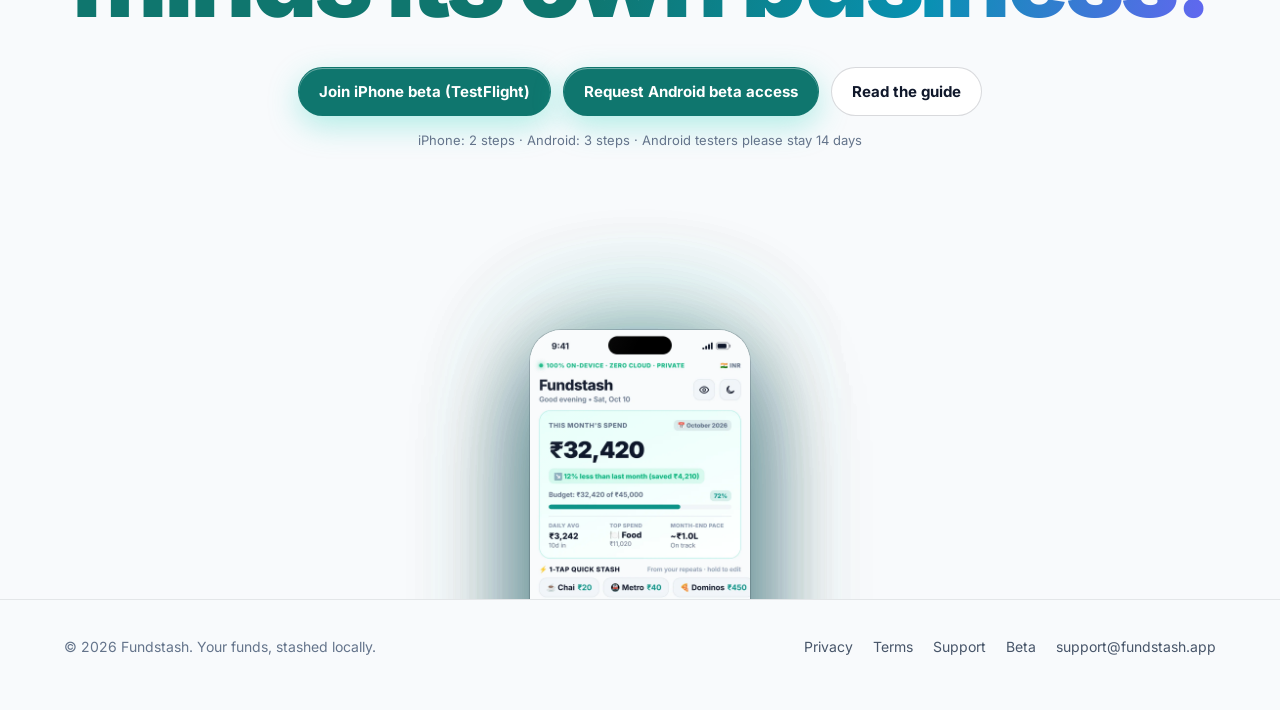
==== commit 674cf635: "Platform beta buttons with step counts, exact privacy boundary, iPhone setup steps on the beta page," ====
--- a/index.html
+++ b/index.html
@@ -4,7 +4,7 @@
   <meta charset="utf-8">
   <meta name="viewport" content="width=device-width, initial-scale=1">
   <title>Fundstash — the private expense tracker that runs on your phone</title>
-  <meta name="description" content="Fundstash turns bank SMS, receipts and voice into a private ledger with on-device AI. No account, no servers, no ads. Your money data never leaves your phone. For Android and iPhone.">
+  <meta name="description" content="Fundstash turns bank SMS, receipts and voice into a private ledger with on-device AI. No account, no servers, no ads. Your transactions and messages never leave your phone. For Android and iPhone.">
   <link rel="canonical" href="https://fundstash.app/">
   <meta name="theme-color" content="#05080F" media="(prefers-color-scheme: dark)">
   <meta name="theme-color" content="#F8FAFC" media="(prefers-color-scheme: light)">
@@ -49,7 +49,7 @@
       "Receipt OCR",
       "Dynamic Budgets & Category Management",
       "Private Bill-Split and IOU Links",
-      "100% Offline Capability",
+      "Works offline; internet only to refresh exchange rates or download an AI model",
       "Local AES-256 Encrypted SQLite Storage"
     ]
   }
@@ -98,23 +98,25 @@
         <div class="hero-copy">
           <div class="eyebrow" data-hero>Private by design</div>
           <h1>
-            <span class="line"><span>Your money,</span></span>
-            <span class="line"><span>tracked on your phone.</span></span>
-            <span class="line"><span class="grad">Not on our servers.</span></span>
+            <span class="line"><span>Your bank SMS</span></span>
+            <span class="line"><span>become your</span></span>
+            <span class="line"><span>expense list,</span></span>
+            <span class="line"><span class="grad">automatically.</span></span>
           </h1>
-          <p class="lead" data-hero>Bank SMS, receipts and a quick “chai 40” become a clean ledger, using AI that runs on the phone itself. No account, no cloud, no ads.</p>
+          <p class="lead" data-hero>Receipts and a quick “chai 40” go in too, sorted by AI that runs on the phone itself. Your transactions and messages never leave your phone. No account, no ads.</p>
           <div class="cta" id="get" data-hero>
             <!-- At launch: https://apps.apple.com/app/id6821556162 -->
-            <a class="store" href="https://testflight.apple.com/join/BGxNwwqb" aria-label="Join the iPhone beta on TestFlight">
+            <a class="store" href="https://testflight.apple.com/join/BGxNwwqb" aria-label="Join iPhone beta (TestFlight)">
               <svg viewBox="0 0 24 24" fill="currentColor" aria-hidden="true"><path d="M16.37 12.6c-.02-2.27 1.86-3.36 1.94-3.41-1.06-1.55-2.7-1.76-3.28-1.78-1.4-.14-2.73.82-3.44.82-.71 0-1.8-.8-2.96-.78-1.52.02-2.93.89-3.71 2.25-1.58 2.74-.4 6.8 1.14 9.02.75 1.09 1.65 2.31 2.82 2.27 1.13-.05 1.56-.73 2.93-.73 1.36 0 1.75.73 2.95.71 1.22-.02 1.99-1.11 2.73-2.2.86-1.26 1.21-2.48 1.23-2.55-.03-.01-2.36-.9-2.35-3.62zM14.12 5.94c.62-.76 1.04-1.8.93-2.85-.9.04-1.98.6-2.62 1.35-.58.66-1.08 1.73-.94 2.75 1 .08 2.02-.51 2.63-1.25z"/></svg>
-              <span><small>Join the beta on</small><strong>TestFlight</strong></span>
+              <span><small>TestFlight</small><strong>Join iPhone beta</strong></span>
             </a>
             <!-- At launch: https://play.google.com/store/apps/details?id=com.fundstash.app -->
-            <a class="store" href="/beta/#android" aria-label="Join the Android beta on Google Play">
+            <a class="store" href="/beta/#android" aria-label="Request Android beta access (Google Play)">
               <svg viewBox="0 0 24 24" aria-hidden="true"><path fill="#2dd4bf" d="M3.6 2.3 13.4 12l-9.8 9.7c-.4-.2-.6-.6-.6-1.1V3.4c0-.5.2-.9.6-1.1z"/><path fill="#5eead4" d="m16.8 8.6-3.4 3.4-9.8-9.7c.2-.1.5-.2.8-.1l12.4 6.4z"/><path fill="#0d9488" d="M16.8 15.4 4.4 21.8c-.3.1-.6 0-.8-.1l9.8-9.7 3.4 3.4z"/><path fill="#99f6e4" d="m20.4 12-3.6 3.4-3.4-3.4 3.4-3.4 3 1.6c1 .5 1 1.3.6 1.8z"/></svg>
-              <span><small>Join the beta on</small><strong>Google Play</strong></span>
+              <span><small>Google Play</small><strong>Request Android beta access</strong></span>
             </a>
           </div>
+          <p class="note cta-note" data-hero>iPhone: 2 steps · Android: 3 steps · Android testers please stay 14 days</p>
           <div class="pills" data-hero>
             <span class="pill"><i></i>No account</span>
             <span class="pill"><i></i>No servers</span>
@@ -126,7 +128,7 @@
       <div class="scroll-hint" aria-hidden="true"></div>
     </div>
 
-    <div class="marquee" aria-hidden="true">
+    <div class="marquee" aria-hidden="true" data-nosnippet>
       <div class="marquee-track">
         <span>Bank SMS auto-sync</span><span>Receipt OCR on device</span><span>Voice &amp; “chai 40” entry</span><span>Gemini Nano · Apple Intelligence</span><span>Ask Fundstash chat</span><span>Budgets that suggest themselves</span><span>Split bills by link</span><span>Debts &amp; EMIs</span><span>Home &amp; Lock Screen widgets</span><span>Encrypted backups</span><span>₹ $ € £ ¥ and 100+ more</span>
         <span>Bank SMS auto-sync</span><span>Receipt OCR on device</span><span>Voice &amp; “chai 40” entry</span><span>Gemini Nano · Apple Intelligence</span><span>Ask Fundstash chat</span><span>Budgets that suggest themselves</span><span>Split bills by link</span><span>Debts &amp; EMIs</span><span>Home &amp; Lock Screen widgets</span><span>Encrypted backups</span><span>₹ $ € £ ¥ and 100+ more</span>
@@ -159,7 +161,7 @@
               <h3>Just <span class="grad">say it.</span></h3>
               <p>“Chai 40 yesterday”, “salary 85k from Acme”. Amount, payee, category and date fill themselves.</p>
             </article>
-            <article class="step" data-screen="ai" data-chips='["Gemini Nano|or Apple Intelligence","SmolLM2 or Qwen3|download once","0 bytes|sent anywhere"]'>
+            <article class="step" data-screen="ai" data-chips='["Gemini Nano|or Apple Intelligence","SmolLM2 or Qwen3|download once","Ledger stays|on your phone"]'>
               <div class="num">04 — ON-DEVICE AI</div>
               <h3>AI that never <span class="grad">leaves your phone.</span></h3>
               <p>It double-checks every imported message, sorts categories and answers “how much on Swiggy last month?”. Built-in AI where your phone has it, a small open model where it doesn’t.</p>
@@ -229,9 +231,9 @@
           <p class="section-lead" data-reveal>There is no Fundstash server to hack, sell or subpoena. Your ledger lives in an AES-256 encrypted database whose key is protected by the phone’s Keychain or Keystore.</p>
           <div class="locals">
             <div class="local" data-reveal><span class="ico"><svg><use href="#i-phone"/></svg></span><div><b>Your ledger stays put</b><span>Transactions, budgets, debts, receipts and notes live only on your phone.</span></div></div>
-            <div class="local" data-reveal><span class="ico"><svg><use href="#i-mail"/></svg></span><div><b>Messages are read, never uploaded</b><span>Bank SMS are parsed on the device; nothing is sent anywhere.</span></div></div>
+            <div class="local" data-reveal><span class="ico"><svg><use href="#i-mail"/></svg></span><div><b>Messages are read, never uploaded</b><span>Bank SMS are read on the phone. Your transactions and messages never leave it; the internet is used only if you choose to refresh exchange rates or download an AI model.</span></div></div>
             <div class="local" data-reveal><span class="ico"><svg><use href="#i-chip"/></svg></span><div><b>AI without a cloud</b><span>Every model runs on the phone. Your questions don’t leave it.</span></div></div>
-            <div class="local" data-reveal><span class="ico"><svg><use href="#i-key"/></svg></span><div><b>Backups only you can open</b><span>A password-encrypted file you save yourself. It only goes online when you ask: for exchange rates or the optional model download.</span></div></div>
+            <div class="local" data-reveal><span class="ico"><svg><use href="#i-key"/></svg></span><div><b>Backups only you can open</b><span>A password-encrypted file you save yourself, wherever you choose.</span></div></div>
           </div>
         </div>
       </div>
@@ -242,7 +244,7 @@
       <div class="wrap">
         <div class="center">
           <div class="eyebrow" data-reveal>And there’s more</div>
-          <h2 data-reveal>Everything else.<br><span class="grad">All of it offline.</span></h2>
+          <h2 data-reveal>Everything else.<br><span class="grad">All of it on your phone.</span></h2>
         </div>
         <div class="bento">
           <article class="tile wide has-mini" data-reveal data-tilt><span class="ico"><svg><use href="#i-split"/></svg></span><h3>Split bills with one link</h3><p>Add friends, pick who paid, share. The link opens in the app or right in the browser, and the bill never touches a server.</p><picture><source media="(prefers-color-scheme: light)" srcset="/img/screens/light/split.webp" data-theme-src><img class="mini" src="/img/screens/split.webp" alt="" width="900" height="1944" loading="lazy"></picture></article>
@@ -273,7 +275,7 @@
               <tr><th scope="row">Bank SMS</th><td><svg class="yes"><use href="#i-yes"/></svg>Read on the phone</td><td><svg class="no"><use href="#i-no"/></svg>Often uploaded to parse</td></tr>
               <tr><th scope="row">AI answers</th><td><svg class="yes"><use href="#i-yes"/></svg>Worked out on the phone</td><td><svg class="no"><use href="#i-no"/></svg>Sent to a cloud model</td></tr>
               <tr><th scope="row">Ads and trackers</th><td><svg class="yes"><use href="#i-yes"/></svg>None</td><td><svg class="no"><use href="#i-no"/></svg>Common</td></tr>
-              <tr><th scope="row">Works offline</th><td><svg class="yes"><use href="#i-yes"/></svg>Everything</td><td><svg class="no"><use href="#i-no"/></svg>Mostly not</td></tr>
+              <tr><th scope="row">Works offline</th><td><svg class="yes"><use href="#i-yes"/></svg>Yes, online only for rates or an AI download</td><td><svg class="no"><use href="#i-no"/></svg>Mostly not</td></tr>
             </tbody>
           </table>
         </div>
@@ -303,7 +305,7 @@
           <h2 data-reveal>Good to know</h2>
         </div>
         <div class="faq">
-          <details data-reveal><summary>Does Fundstash read my messages?</summary><p>On Android, with your permission, it reads SMS on the phone to find completed debits and credits. Promotions, OTPs and personal chats are ignored and nothing is uploaded. iPhone apps cannot read messages, so a one-time Shortcuts automation hands bank texts to Fundstash.</p></details>
+          <details data-reveal><summary>Does Fundstash read my messages?</summary><p>On Android, with your permission, it reads SMS on the phone to find completed debits and credits. Promotions, OTPs and personal chats are ignored. If you switch it on, it can also read bank message notifications, for banks that send alerts as RCS chats. iPhone apps cannot read messages, so a one-time Shortcuts automation hands bank texts to Fundstash. Your transactions and messages never leave your phone. The internet is used only if you choose to refresh exchange rates or download an AI model.</p></details>
           <details data-reveal><summary>Do I need an account?</summary><p>No. There is no sign-up and no login. Everything is stored in an encrypted database on your phone.</p></details>
           <details data-reveal><summary>What if I lose or change my phone?</summary><p>Export an encrypted backup from Settings. It contains everything, including your settings, and only opens with your password. Restore it on the new phone.</p></details>
           <details data-reveal><summary>Which phones get the on-device AI?</summary><p>iPhones with Apple Intelligence and Android phones with Gemini Nano use the built-in model. Any other phone can download a small open model once (about 145 MB or 400 MB). The app works fully without AI too.</p></details>
@@ -320,9 +322,13 @@
         <div class="eyebrow" data-reveal>Your funds, stashed locally</div>
         <h2 data-reveal>Money tracking that<br><span class="grad">minds its own business.</span></h2>
         <div class="cta" data-reveal>
-          <a class="btn btn-primary" href="/beta/">Join the beta</a>
+          <!-- At launch: https://apps.apple.com/app/id6821556162 -->
+          <a class="btn btn-primary" href="https://testflight.apple.com/join/BGxNwwqb">Join iPhone beta (TestFlight)</a>
+          <!-- At launch: https://play.google.com/store/apps/details?id=com.fundstash.app -->
+          <a class="btn btn-primary" href="/beta/#android">Request Android beta access</a>
           <a class="btn btn-ghost" href="/support/">Read the guide</a>
         </div>
+        <p class="note cta-note" data-reveal>iPhone: 2 steps · Android: 3 steps · Android testers please stay 14 days</p>
         <div class="fan" id="fan" aria-hidden="true">
           <div class="device"><div class="screen"><picture><source media="(prefers-color-scheme: light)" srcset="/img/screens/light/budgets.webp" data-theme-src><img class="on" src="/img/screens/budgets.webp" alt="" width="900" height="1944" loading="lazy"></picture></div></div>
           <div class="device"><div class="screen"><picture><source media="(prefers-color-scheme: light)" srcset="/img/screens/light/split.webp" data-theme-src><img class="on" src="/img/screens/split.webp" alt="" width="900" height="1944" loading="lazy"></picture></div></div>
--- a/styles.css
+++ b/styles.css
@@ -129,6 +129,7 @@
 .eyebrow { display: inline-flex; align-items: center; gap: 10px; font-family: ui-monospace, SFMono-Regular, Menlo, Consolas, monospace; letter-spacing: 0.32em; text-transform: uppercase; color: var(--accent); font-size: 12px; font-weight: 700; }
 .eyebrow::before { content: ''; width: 28px; height: 2px; border-radius: 2px; background: var(--accent); }
 .note { color: var(--muted); font-size: 13px; }
+.cta-note { margin: 14px 0 0; }
 
 /* "Add to Fundstash App" on the shared split and IOU pages (the CSP allows no inline styles) */
 .add-to-app { margin-top: 24px; }
@@ -176,7 +177,7 @@
 #scene.ready { opacity: 1; }
 .hero .wrap { position: relative; padding-top: 110px; padding-bottom: 80px; }
 .hero-copy { max-width: 700px; }
-.hero h1 { font-size: clamp(40px, min(6.2vw, 10vh), 84px); line-height: 0.98; letter-spacing: -0.045em; font-weight: 850; margin: 22px 0 22px; }
+.hero h1 { font-size: clamp(40px, min(6.2vw, 7.5vh), 84px); line-height: 0.98; letter-spacing: -0.045em; font-weight: 850; margin: 22px 0 22px; }
 .hero h1 .line { display: block; overflow: hidden; padding-bottom: 0.06em; }
 .hero h1 .line > span { display: inline-block; will-change: transform; }
 .lead { font-size: clamp(17px, 1.6vw, 20px); color: var(--text-2); max-width: 520px; margin: 0 0 32px; }
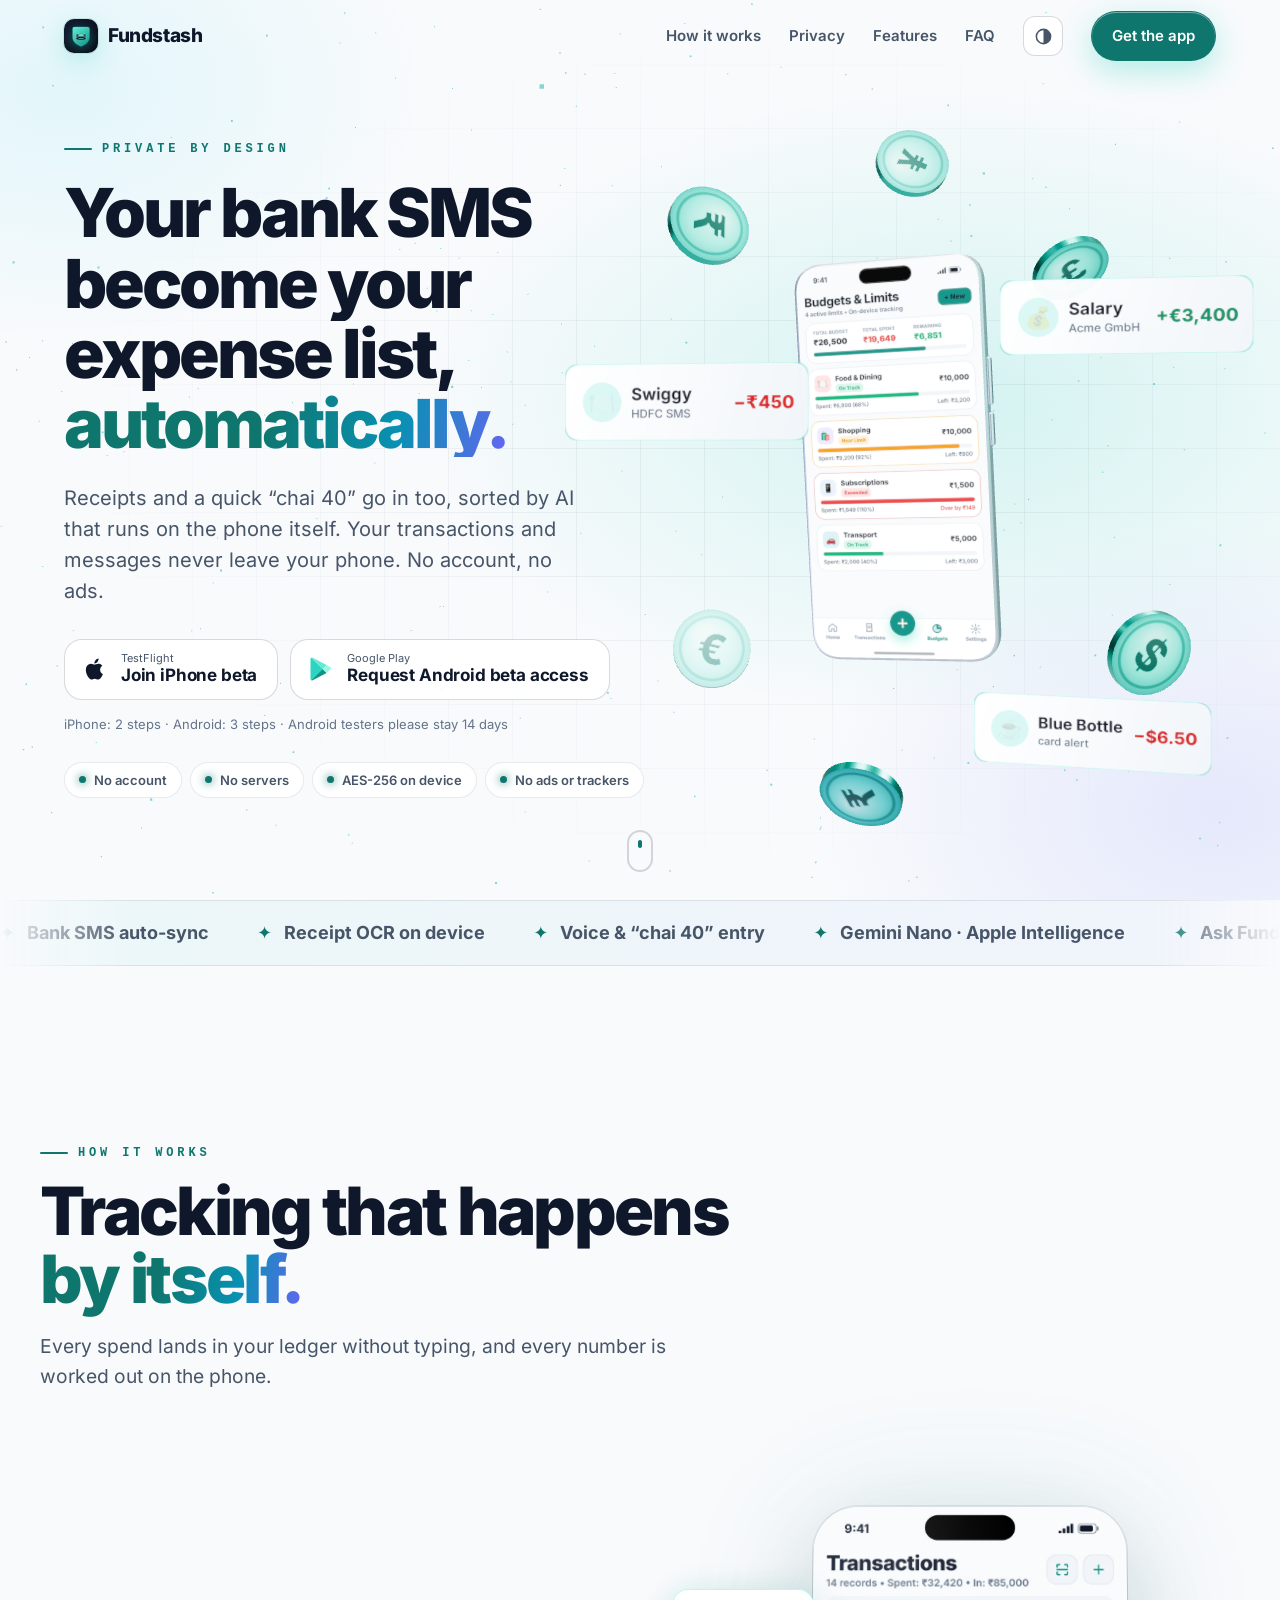
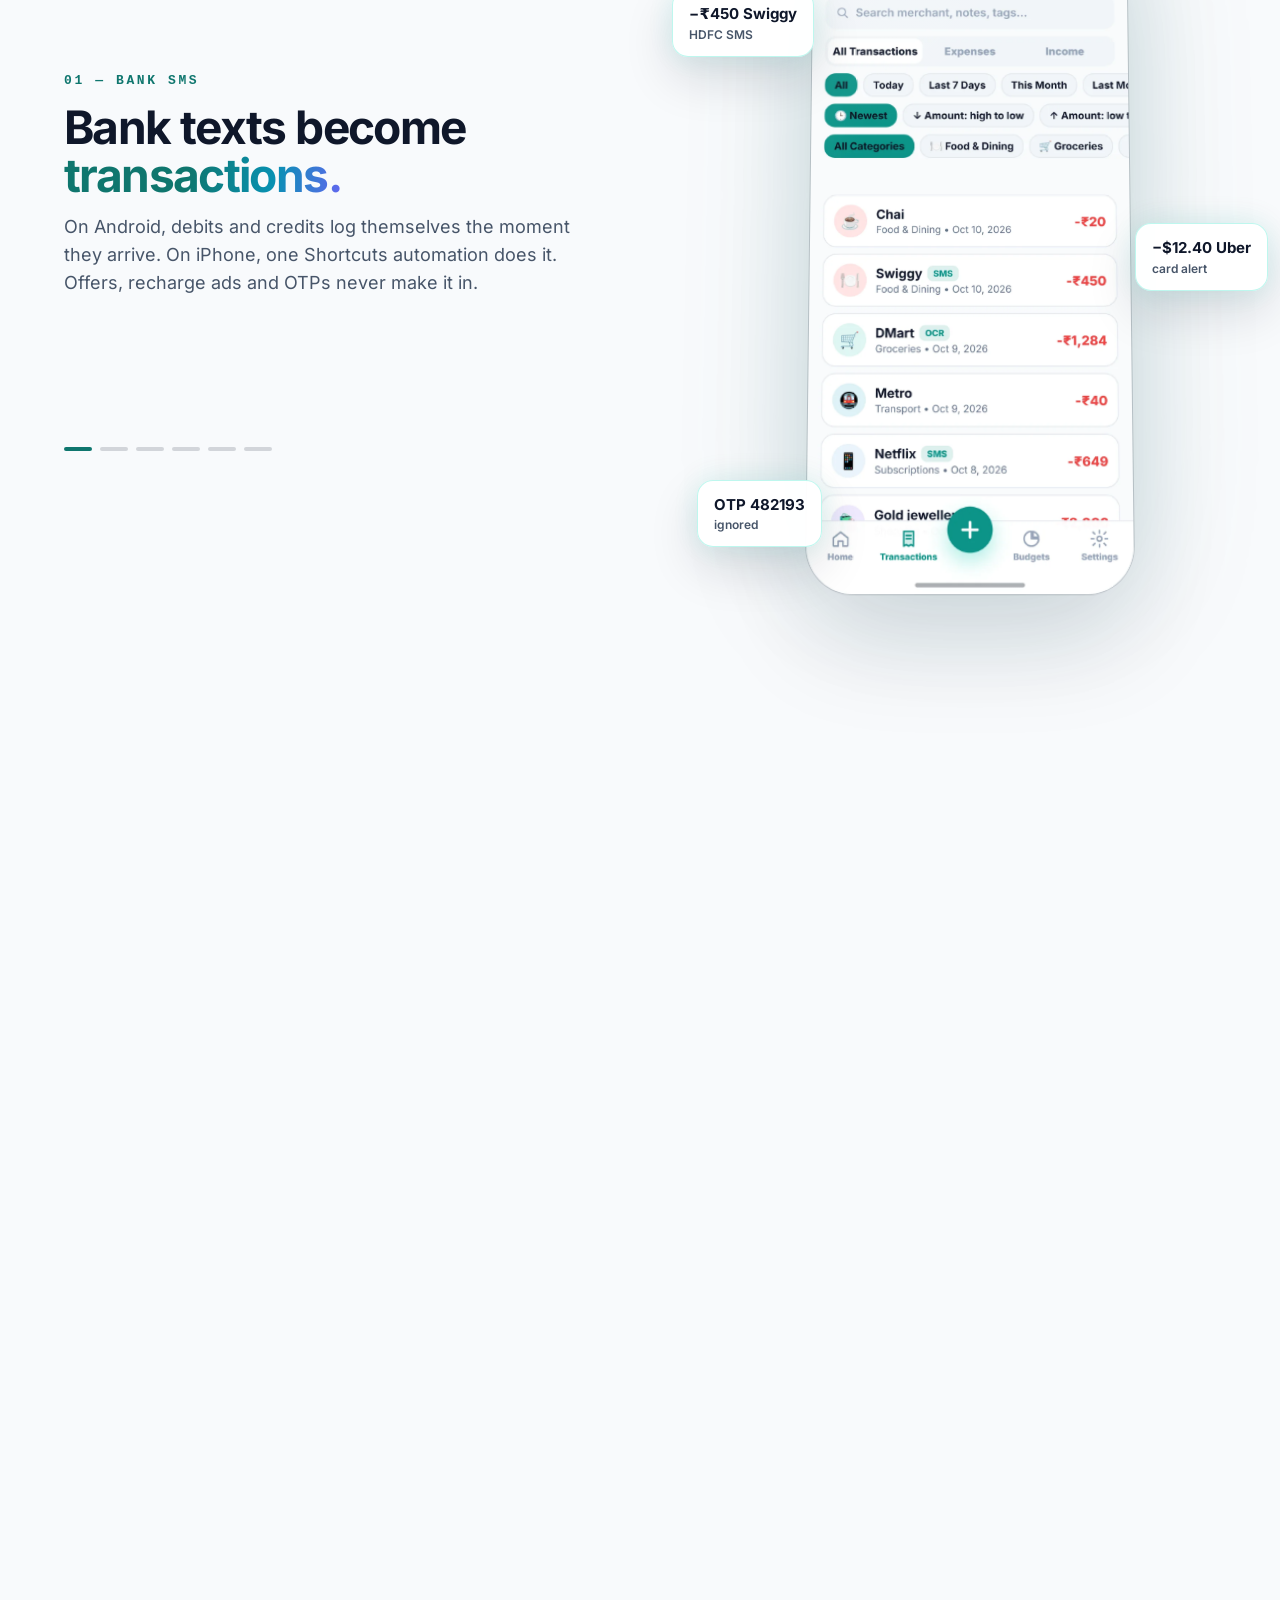
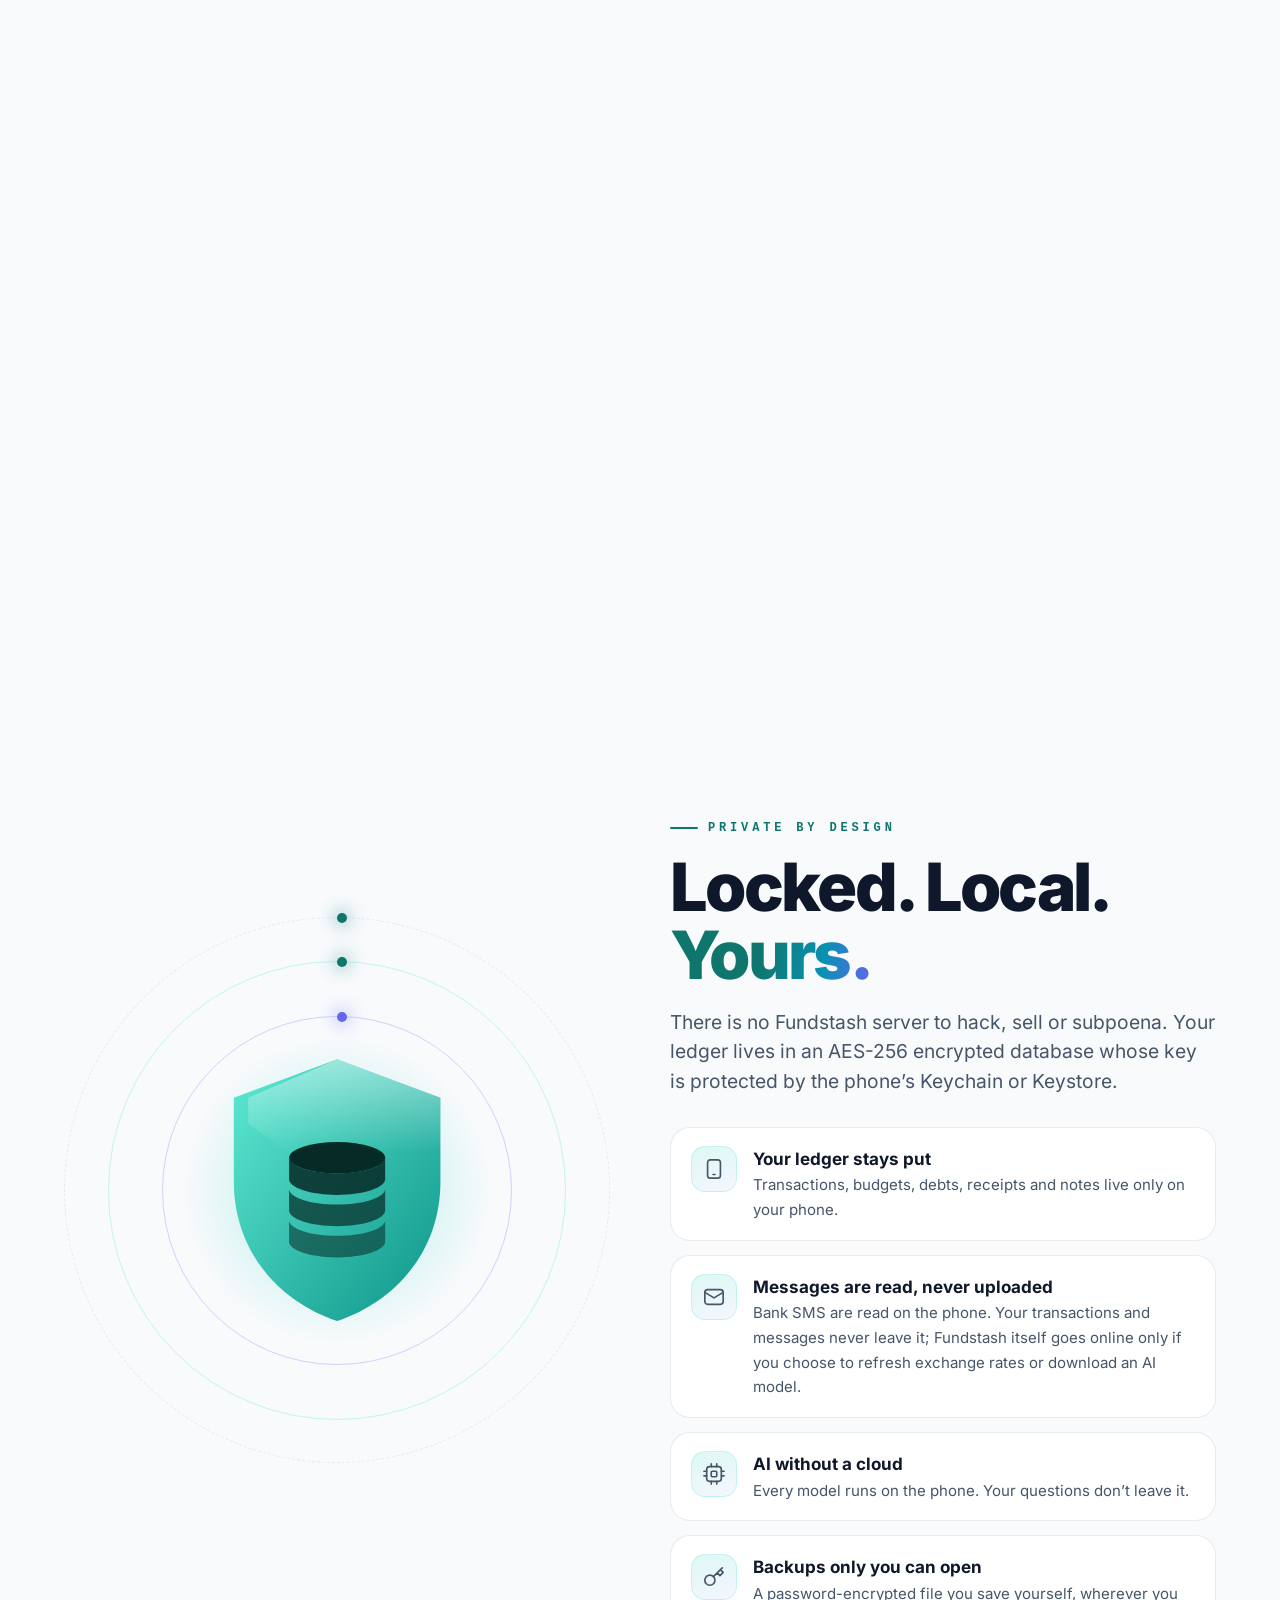
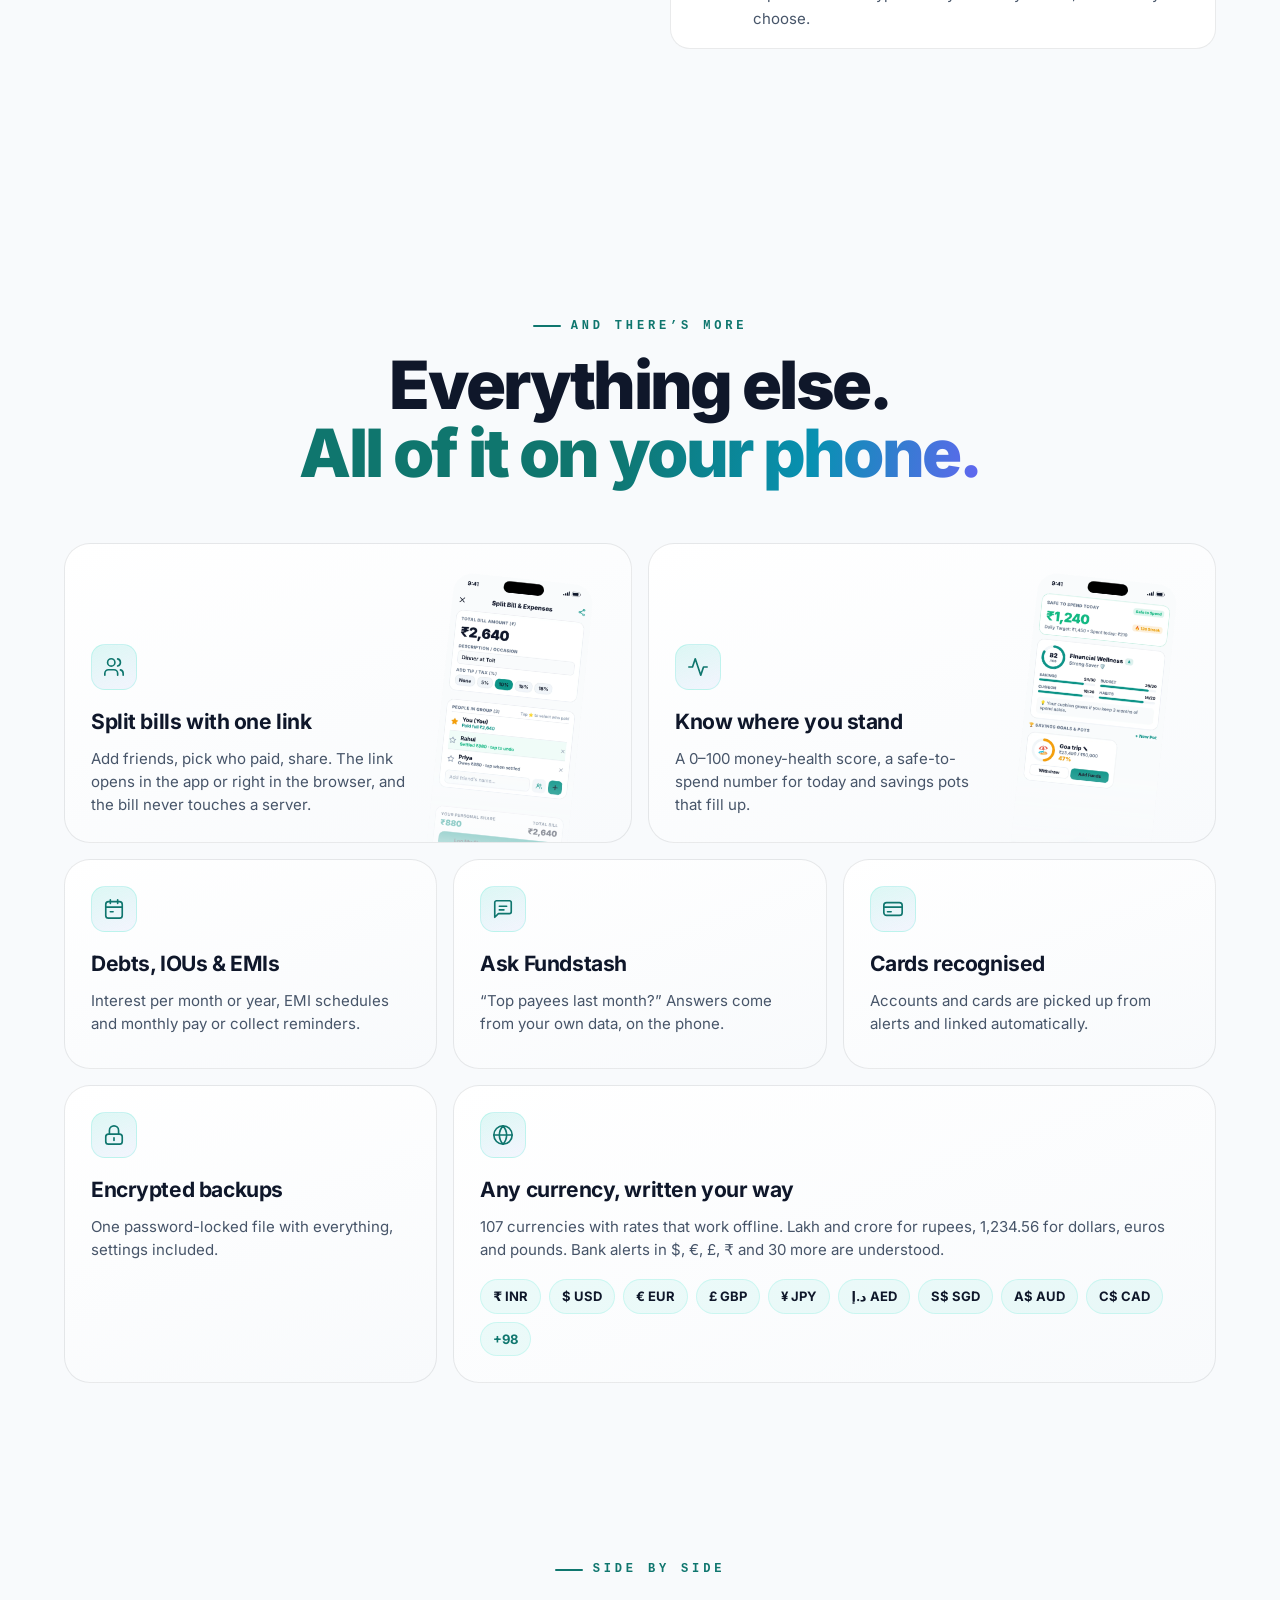
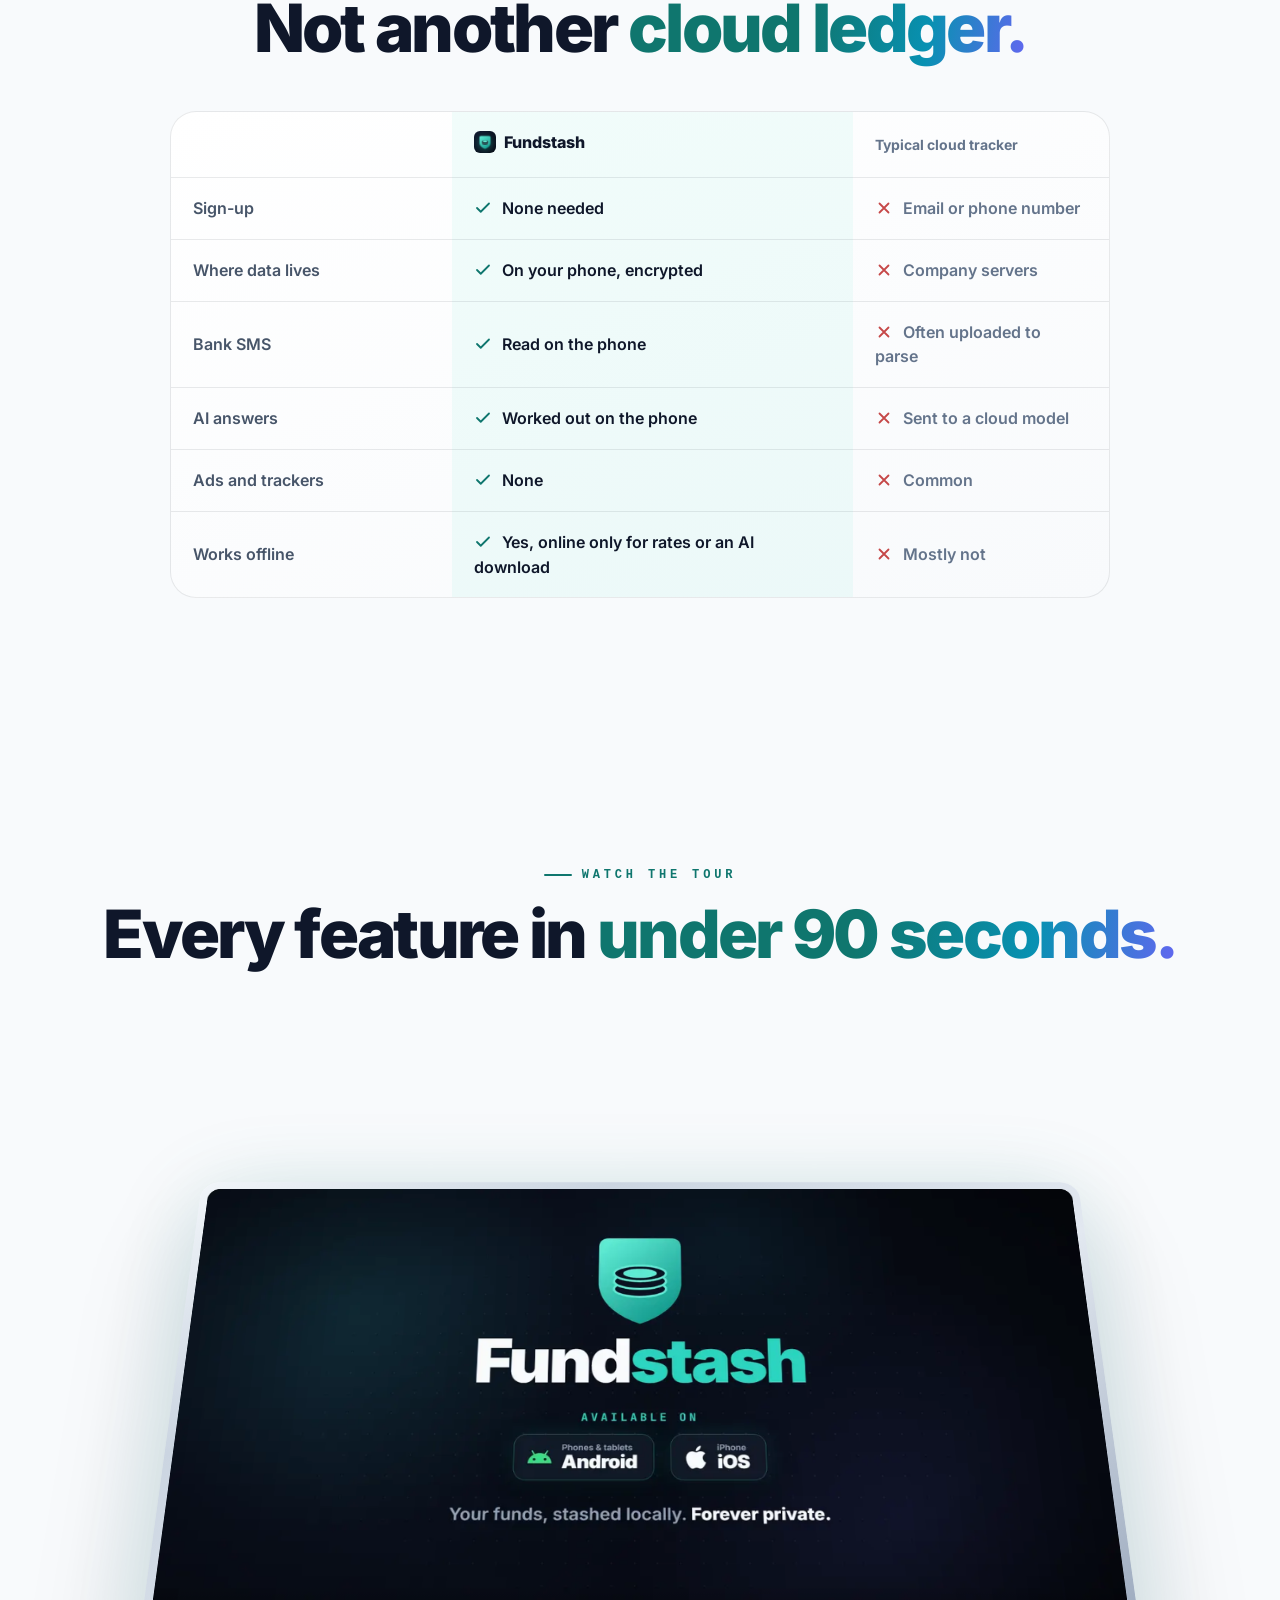
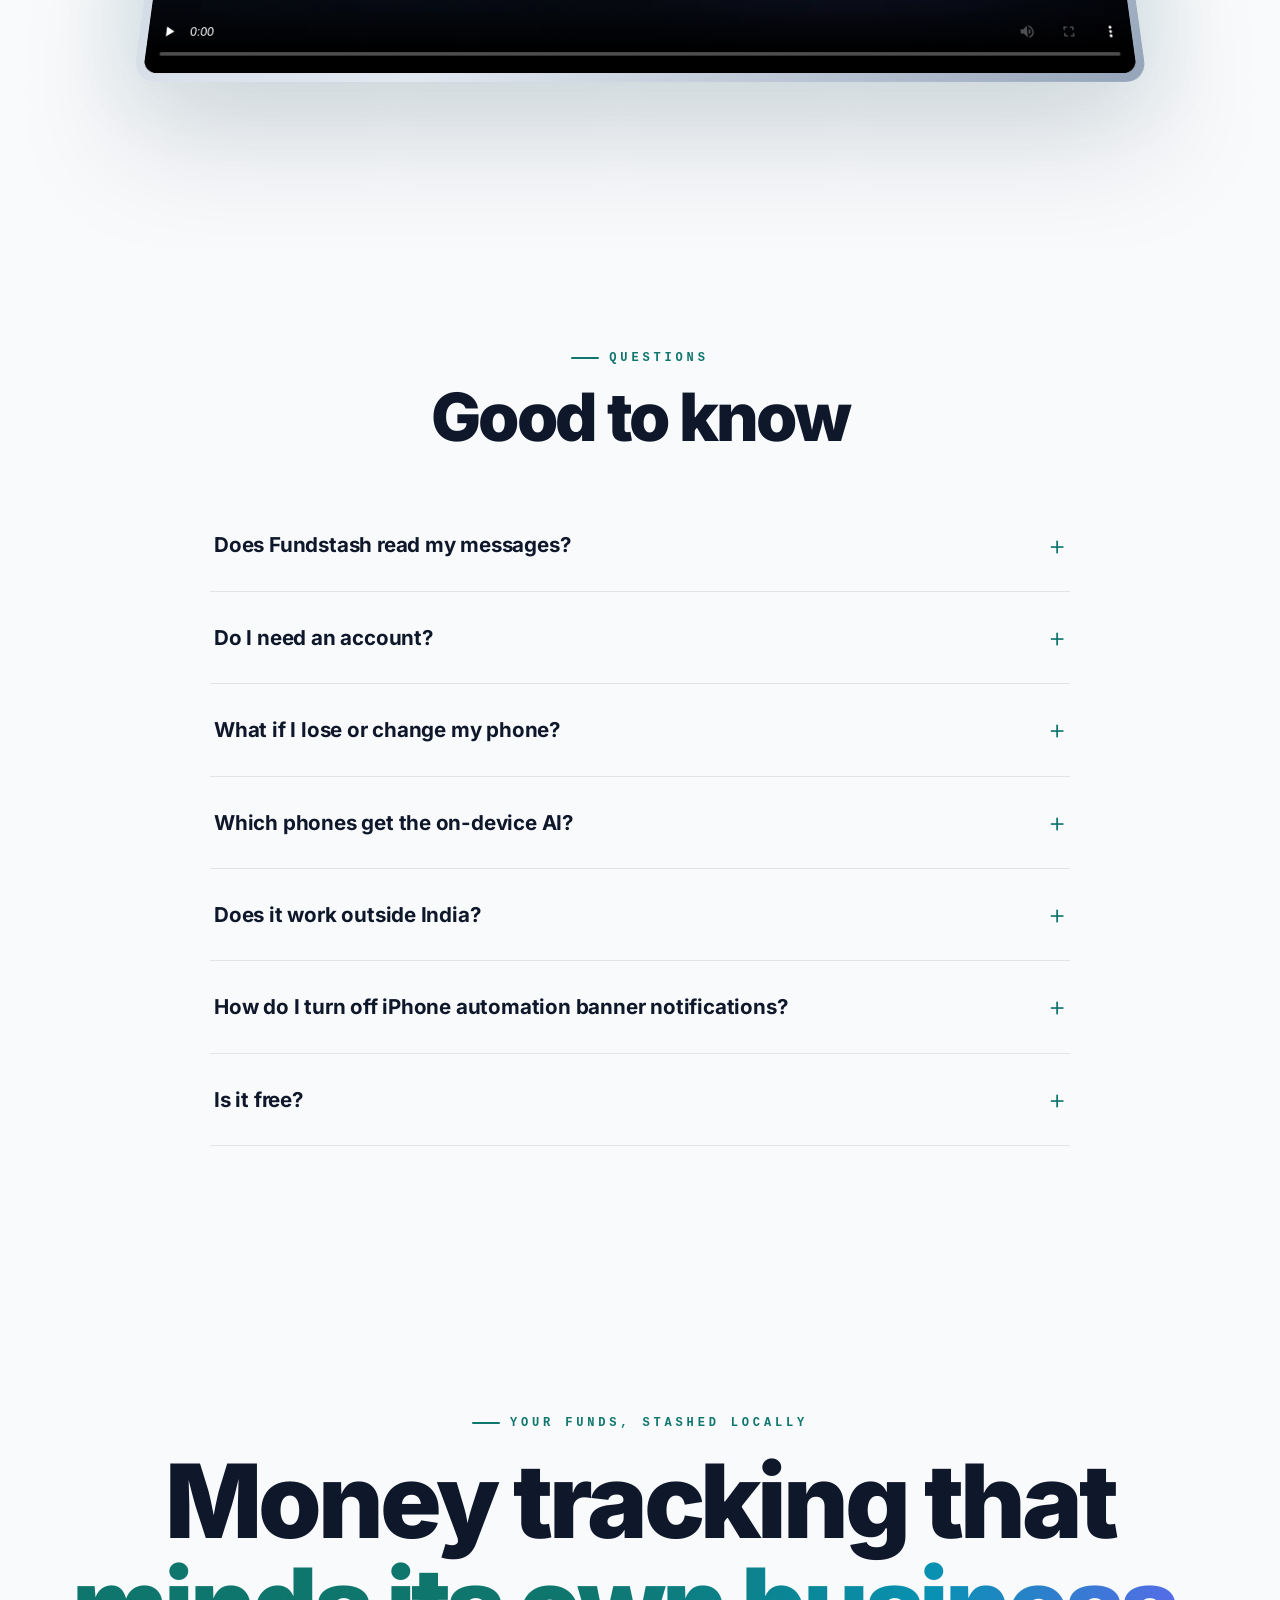
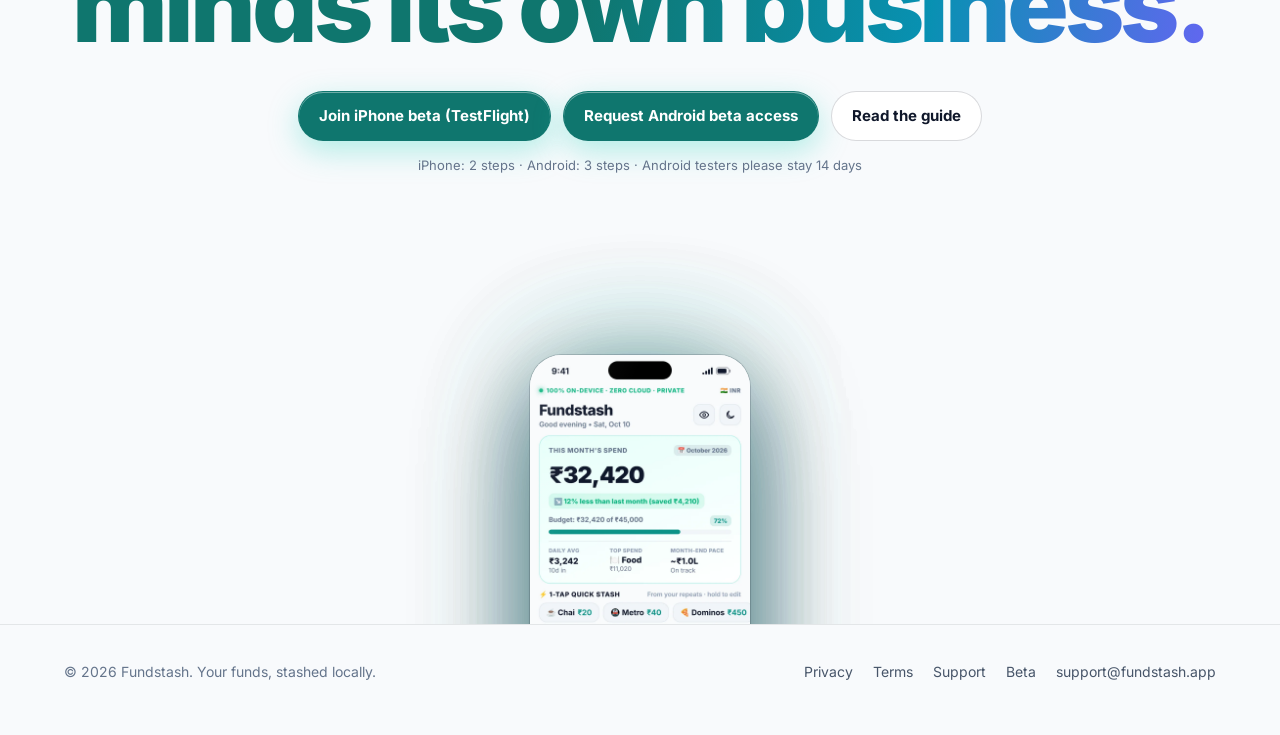
==== commit 6c49ea24: "Site copy: the app itself goes online only for rates or a model download" ====
--- a/index.html
+++ b/index.html
@@ -231,7 +231,7 @@
           <p class="section-lead" data-reveal>There is no Fundstash server to hack, sell or subpoena. Your ledger lives in an AES-256 encrypted database whose key is protected by the phone’s Keychain or Keystore.</p>
           <div class="locals">
             <div class="local" data-reveal><span class="ico"><svg><use href="#i-phone"/></svg></span><div><b>Your ledger stays put</b><span>Transactions, budgets, debts, receipts and notes live only on your phone.</span></div></div>
-            <div class="local" data-reveal><span class="ico"><svg><use href="#i-mail"/></svg></span><div><b>Messages are read, never uploaded</b><span>Bank SMS are read on the phone. Your transactions and messages never leave it; the internet is used only if you choose to refresh exchange rates or download an AI model.</span></div></div>
+            <div class="local" data-reveal><span class="ico"><svg><use href="#i-mail"/></svg></span><div><b>Messages are read, never uploaded</b><span>Bank SMS are read on the phone. Your transactions and messages never leave it; Fundstash itself goes online only if you choose to refresh exchange rates or download an AI model.</span></div></div>
             <div class="local" data-reveal><span class="ico"><svg><use href="#i-chip"/></svg></span><div><b>AI without a cloud</b><span>Every model runs on the phone. Your questions don’t leave it.</span></div></div>
             <div class="local" data-reveal><span class="ico"><svg><use href="#i-key"/></svg></span><div><b>Backups only you can open</b><span>A password-encrypted file you save yourself, wherever you choose.</span></div></div>
           </div>
@@ -305,7 +305,7 @@
           <h2 data-reveal>Good to know</h2>
         </div>
         <div class="faq">
-          <details data-reveal><summary>Does Fundstash read my messages?</summary><p>On Android, with your permission, it reads SMS on the phone to find completed debits and credits. Promotions, OTPs and personal chats are ignored. If you switch it on, it can also read bank message notifications, for banks that send alerts as RCS chats. iPhone apps cannot read messages, so a one-time Shortcuts automation hands bank texts to Fundstash. Your transactions and messages never leave your phone. The internet is used only if you choose to refresh exchange rates or download an AI model.</p></details>
+          <details data-reveal><summary>Does Fundstash read my messages?</summary><p>On Android, with your permission, it reads SMS on the phone to find completed debits and credits. Promotions, OTPs and personal chats are ignored. If you switch it on, it can also read bank message notifications, for banks that send alerts as RCS chats. iPhone apps cannot read messages, so a one-time Shortcuts automation hands bank texts to Fundstash. Your transactions and messages never leave your phone. Fundstash itself goes online only if you choose to refresh exchange rates or download an AI model.</p></details>
           <details data-reveal><summary>Do I need an account?</summary><p>No. There is no sign-up and no login. Everything is stored in an encrypted database on your phone.</p></details>
           <details data-reveal><summary>What if I lose or change my phone?</summary><p>Export an encrypted backup from Settings. It contains everything, including your settings, and only opens with your password. Restore it on the new phone.</p></details>
           <details data-reveal><summary>Which phones get the on-device AI?</summary><p>iPhones with Apple Intelligence and Android phones with Gemini Nano use the built-in model. Any other phone can download a small open model once (about 145 MB or 400 MB). The app works fully without AI too.</p></details>
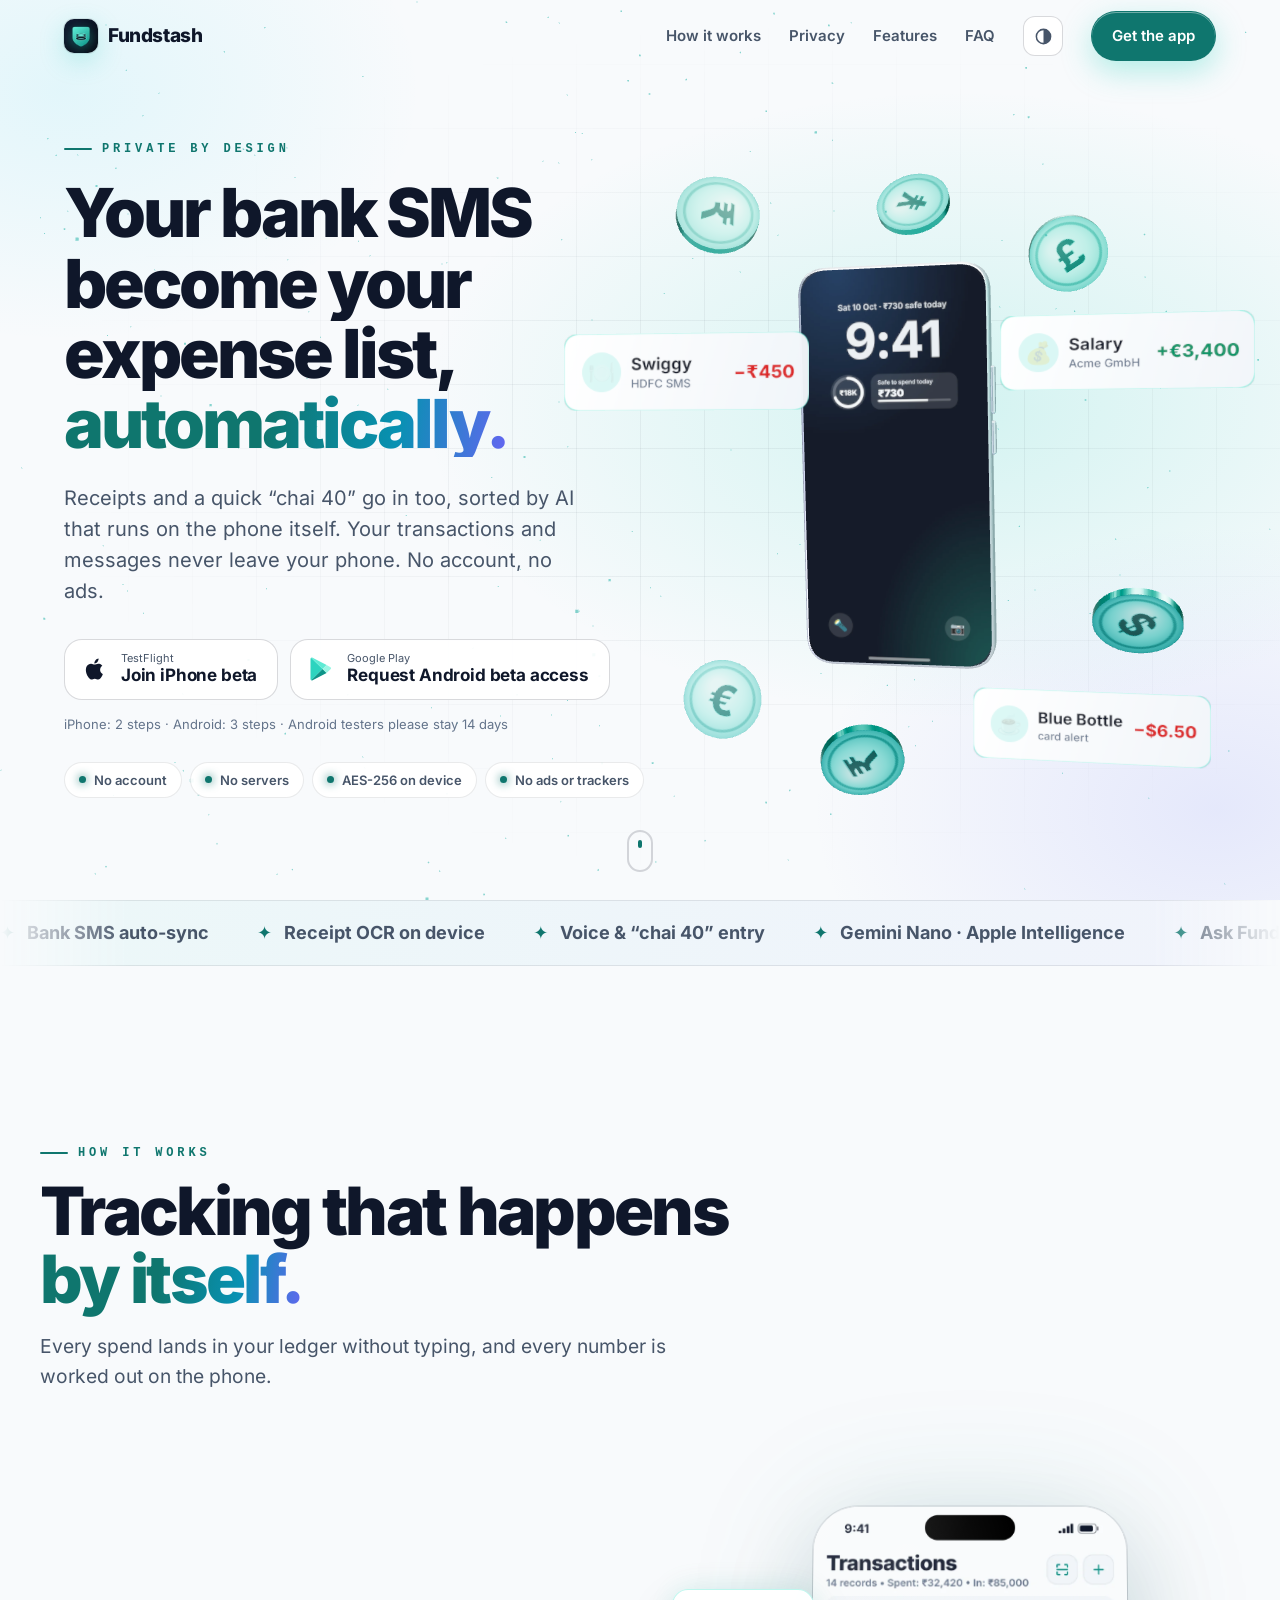
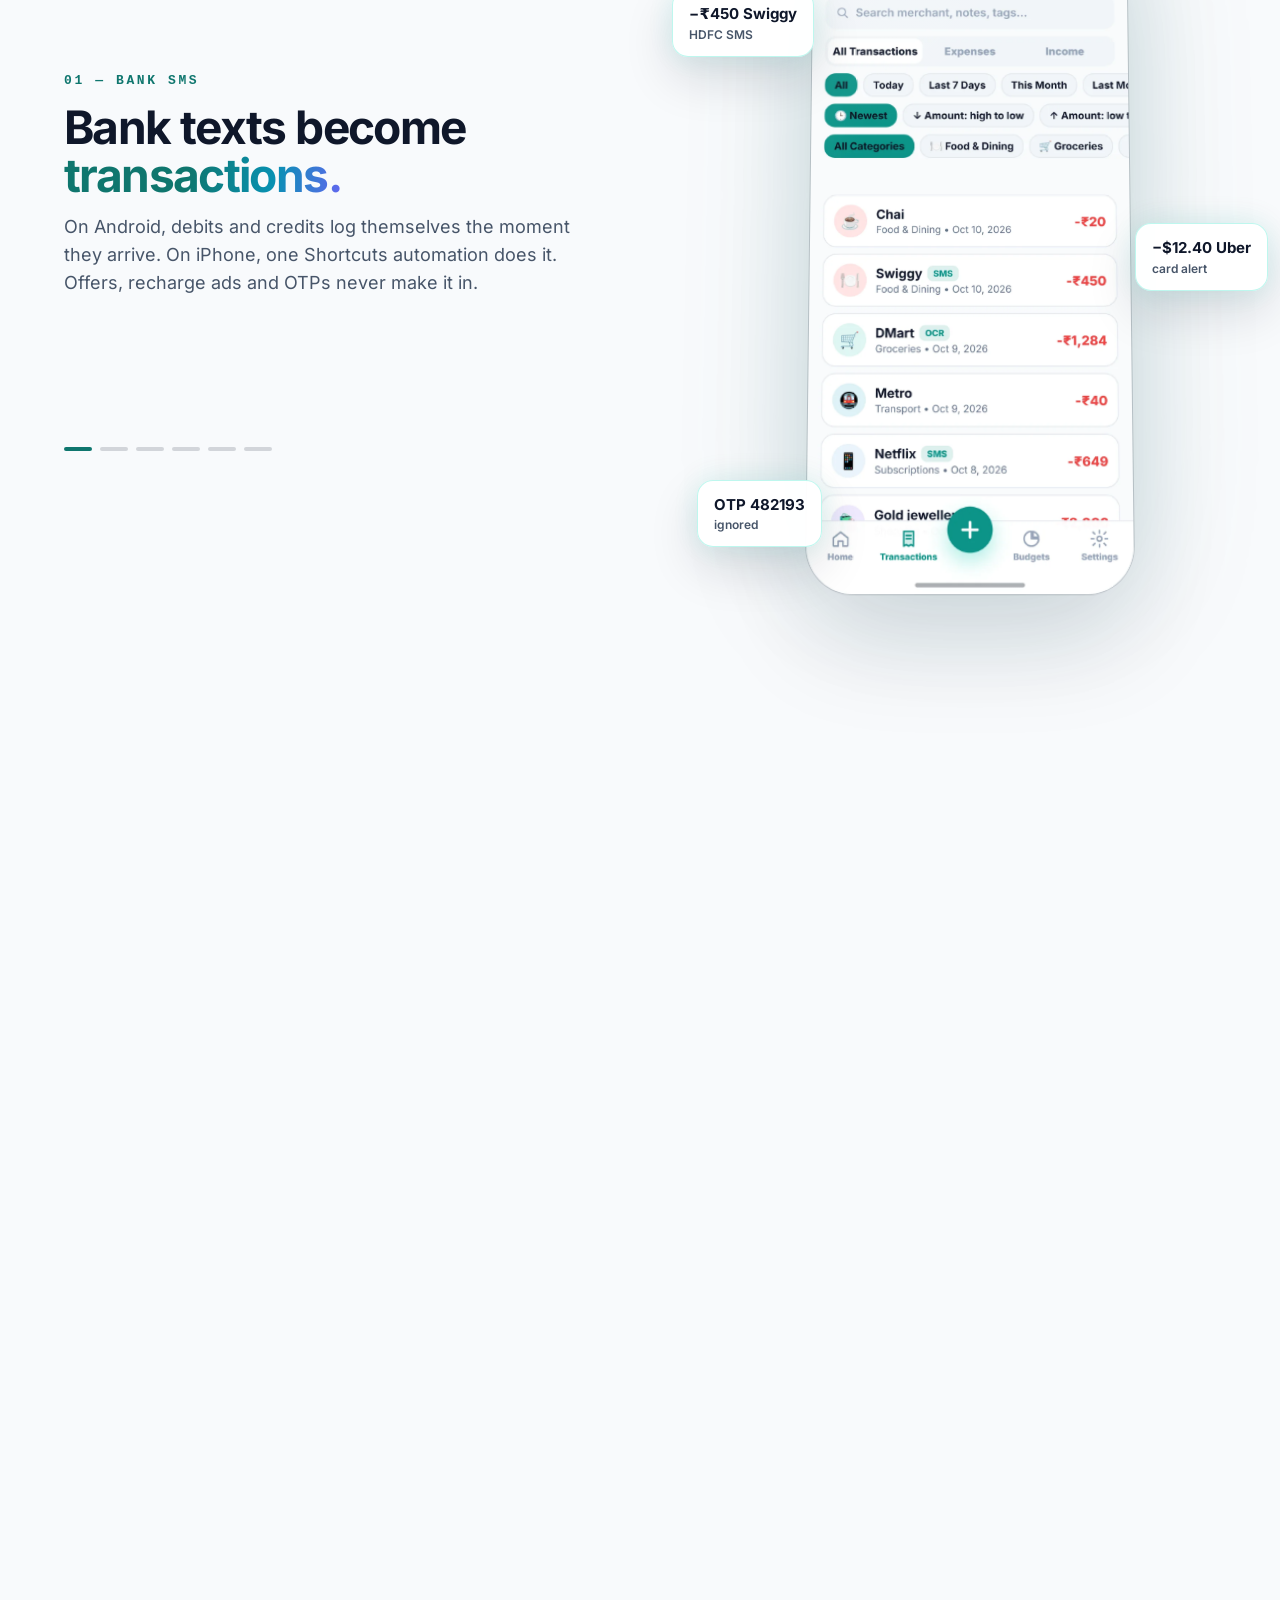
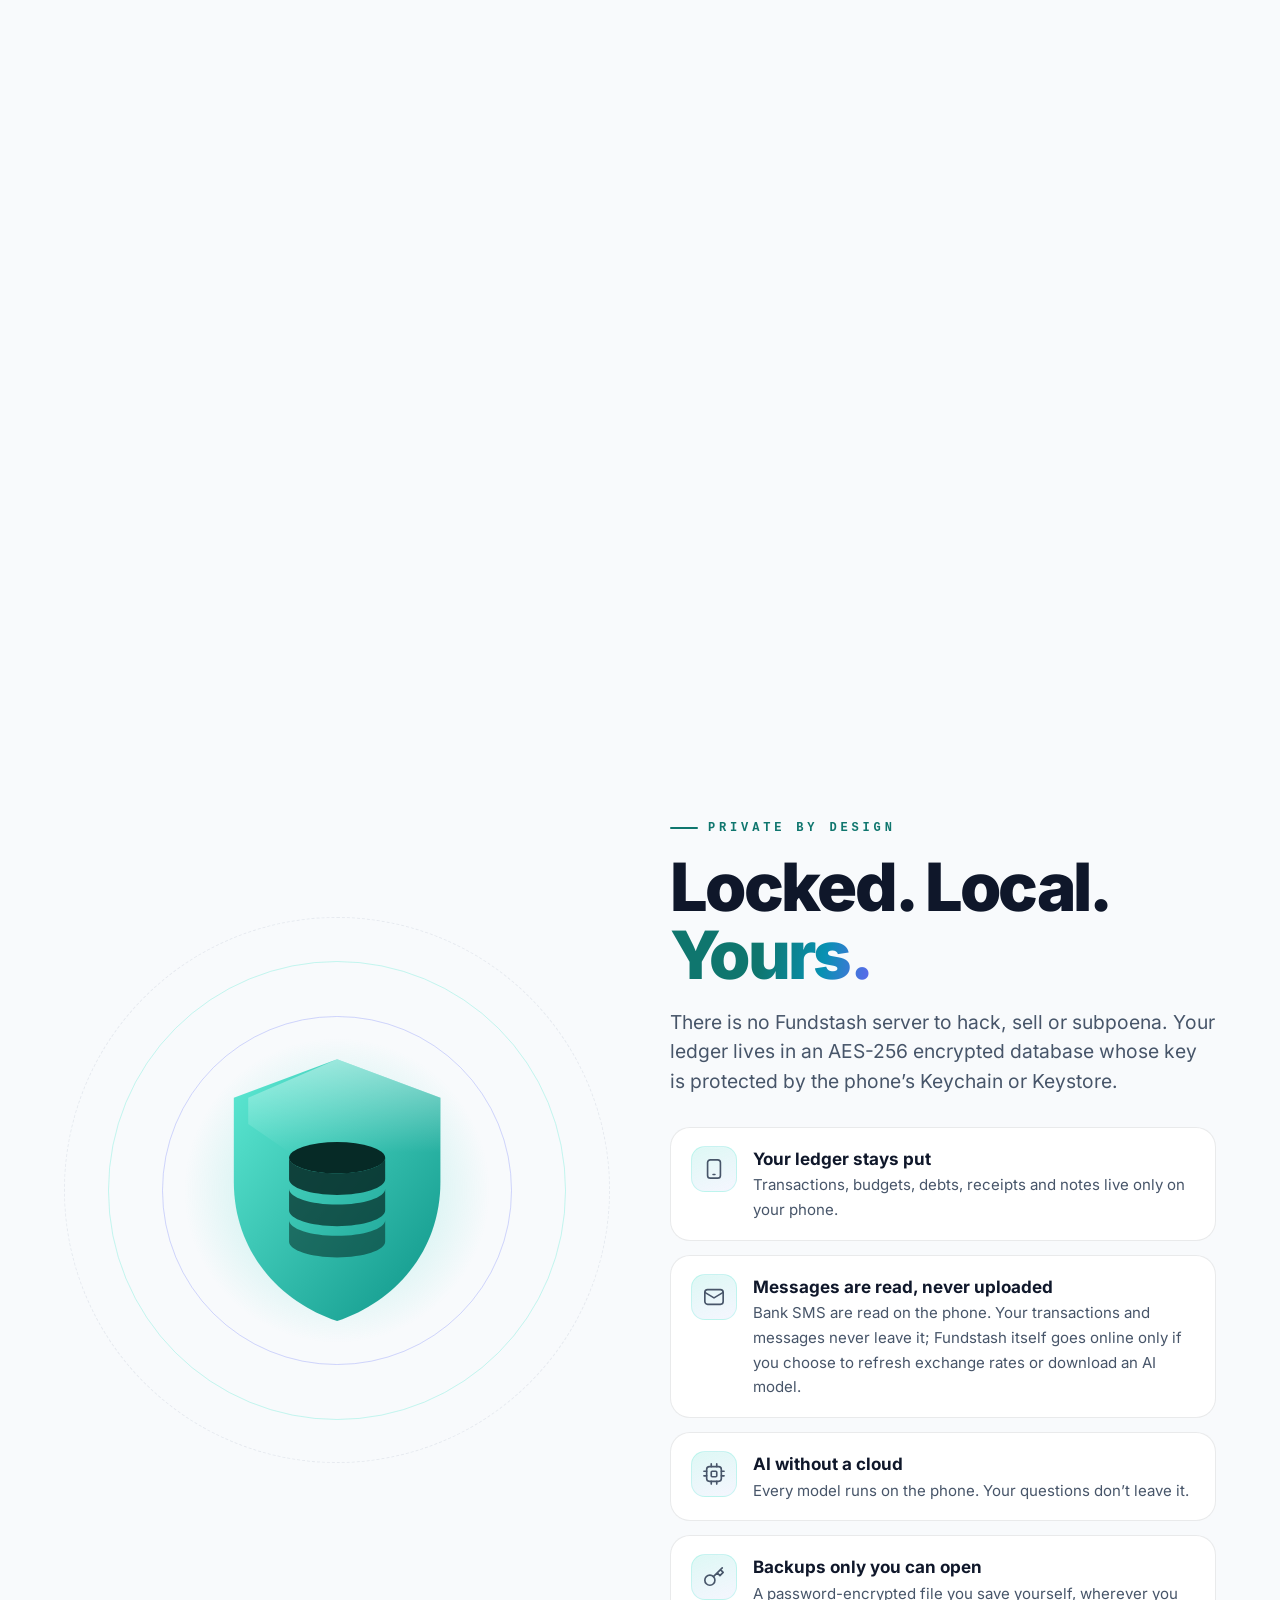
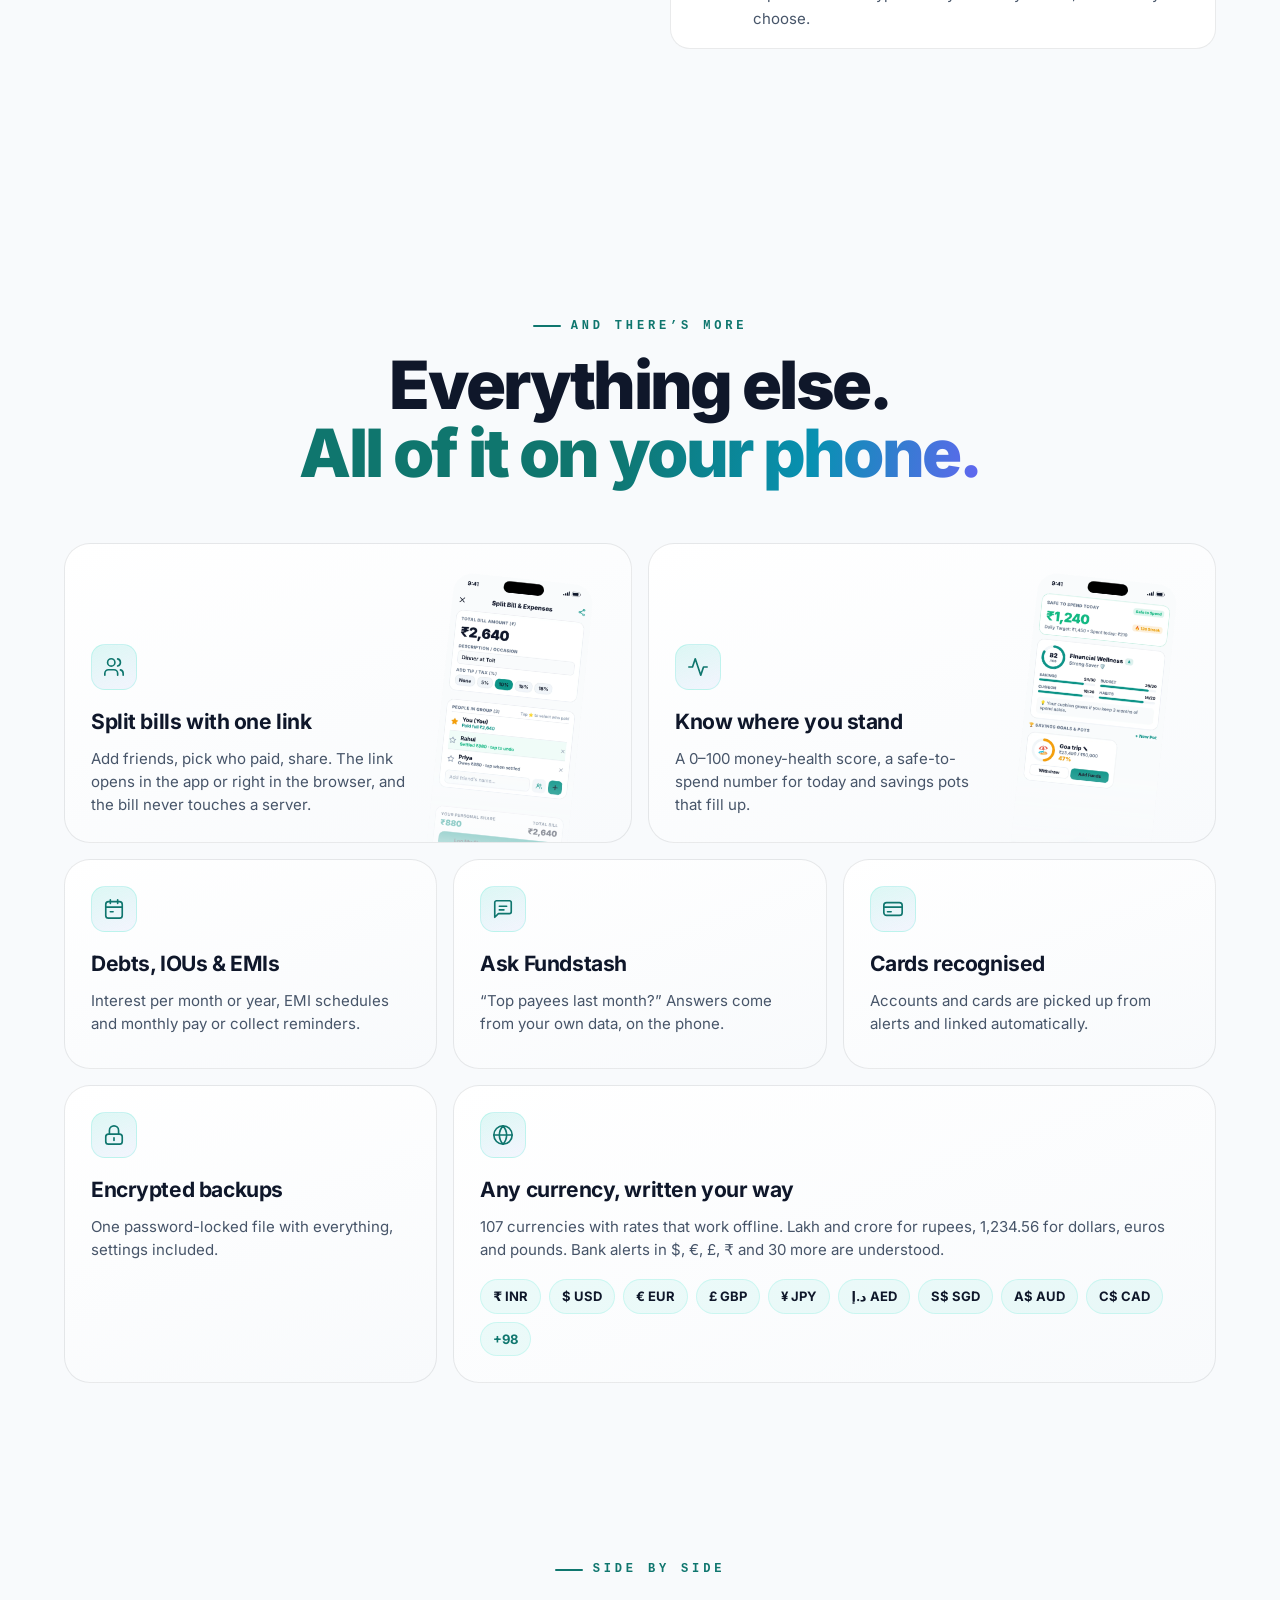
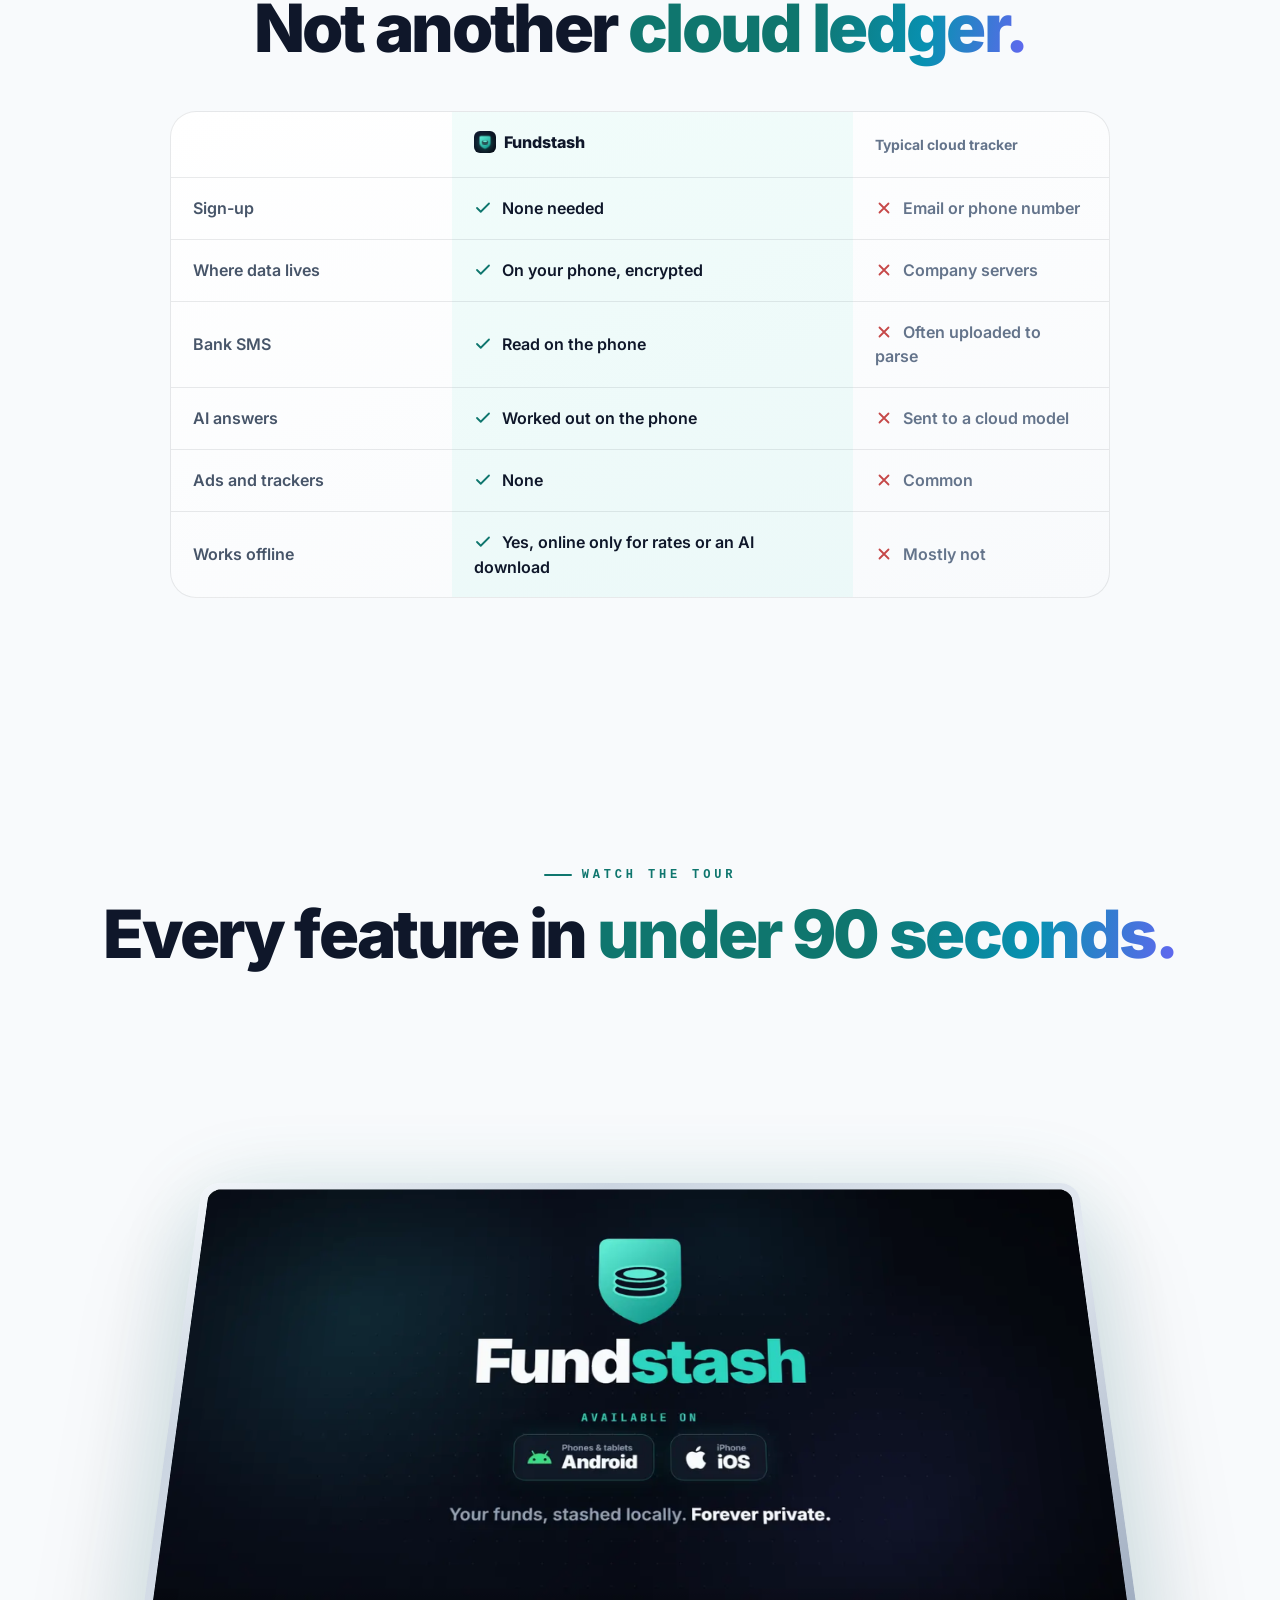
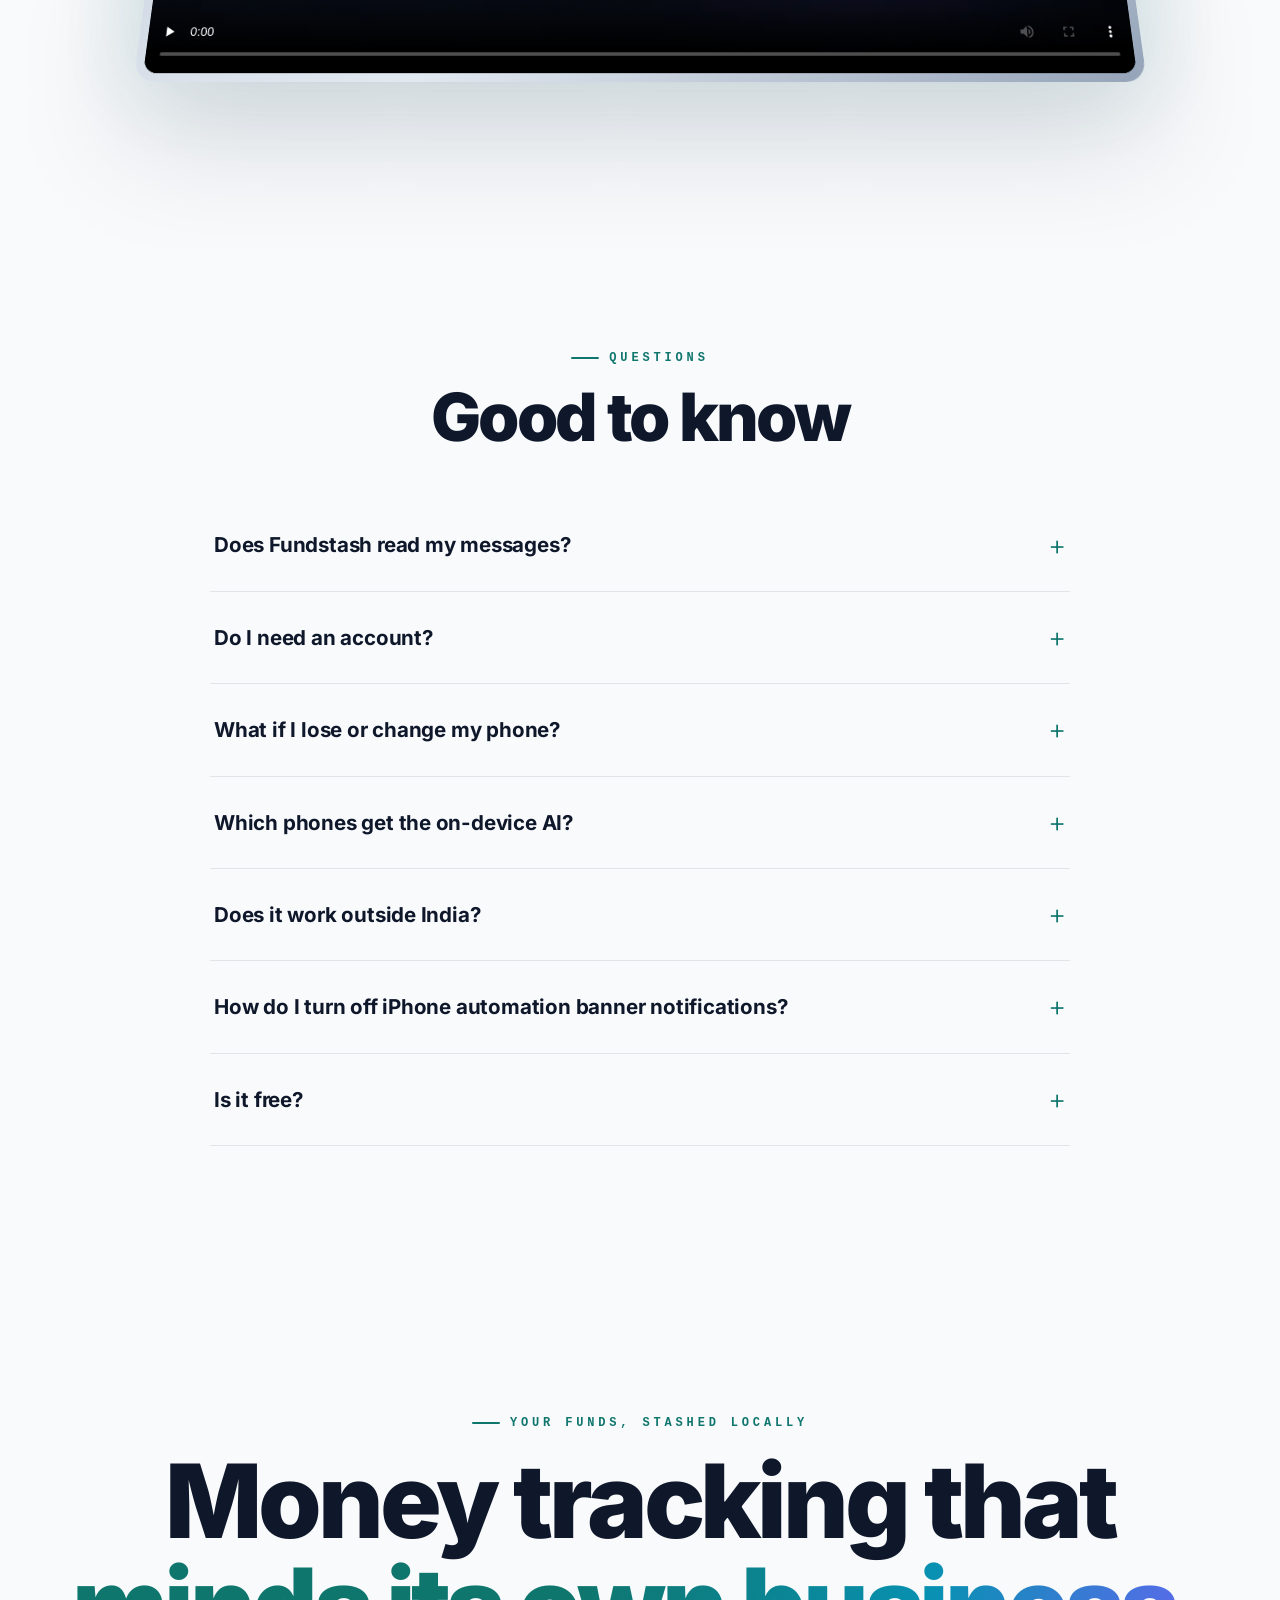
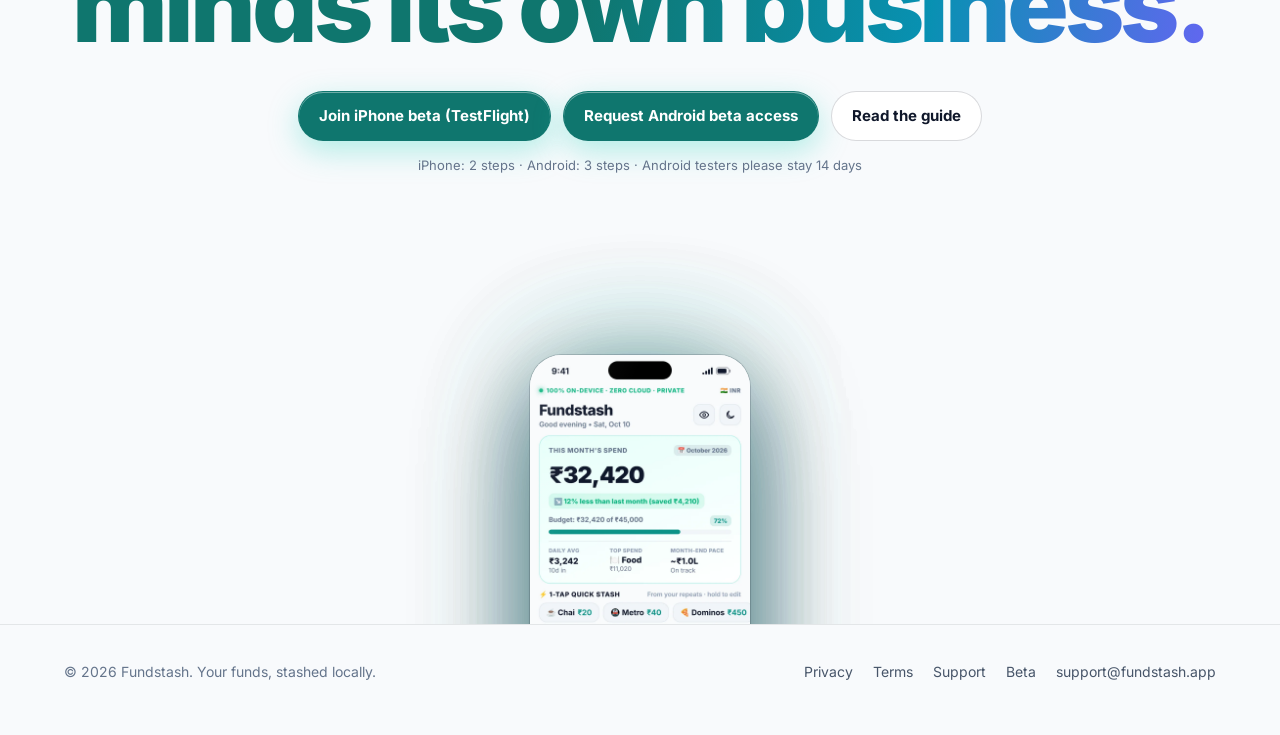
==== commit ea0f0b0f: "Site and privacy policy say bank notification access is asked for along with SMS access" ====
--- a/index.html
+++ b/index.html
@@ -305,7 +305,7 @@
           <h2 data-reveal>Good to know</h2>
         </div>
         <div class="faq">
-          <details data-reveal><summary>Does Fundstash read my messages?</summary><p>On Android, with your permission, it reads SMS on the phone to find completed debits and credits. Promotions, OTPs and personal chats are ignored. If you switch it on, it can also read bank message notifications, for banks that send alerts as RCS chats. iPhone apps cannot read messages, so a one-time Shortcuts automation hands bank texts to Fundstash. Your transactions and messages never leave your phone. Fundstash itself goes online only if you choose to refresh exchange rates or download an AI model.</p></details>
+          <details data-reveal><summary>Does Fundstash read my messages?</summary><p>On Android, with your permission, it reads SMS on the phone to find completed debits and credits. Promotions, OTPs and personal chats are ignored. Along with SMS access it asks to read bank message notifications too, for banks that send alerts as RCS chats. iPhone apps cannot read messages, so a one-time Shortcuts automation hands bank texts to Fundstash. Your transactions and messages never leave your phone. Fundstash itself goes online only if you choose to refresh exchange rates or download an AI model.</p></details>
           <details data-reveal><summary>Do I need an account?</summary><p>No. There is no sign-up and no login. Everything is stored in an encrypted database on your phone.</p></details>
           <details data-reveal><summary>What if I lose or change my phone?</summary><p>Export an encrypted backup from Settings. It contains everything, including your settings, and only opens with your password. Restore it on the new phone.</p></details>
           <details data-reveal><summary>Which phones get the on-device AI?</summary><p>iPhones with Apple Intelligence and Android phones with Gemini Nano use the built-in model. Any other phone can download a small open model once (about 145 MB or 400 MB). The app works fully without AI too.</p></details>
